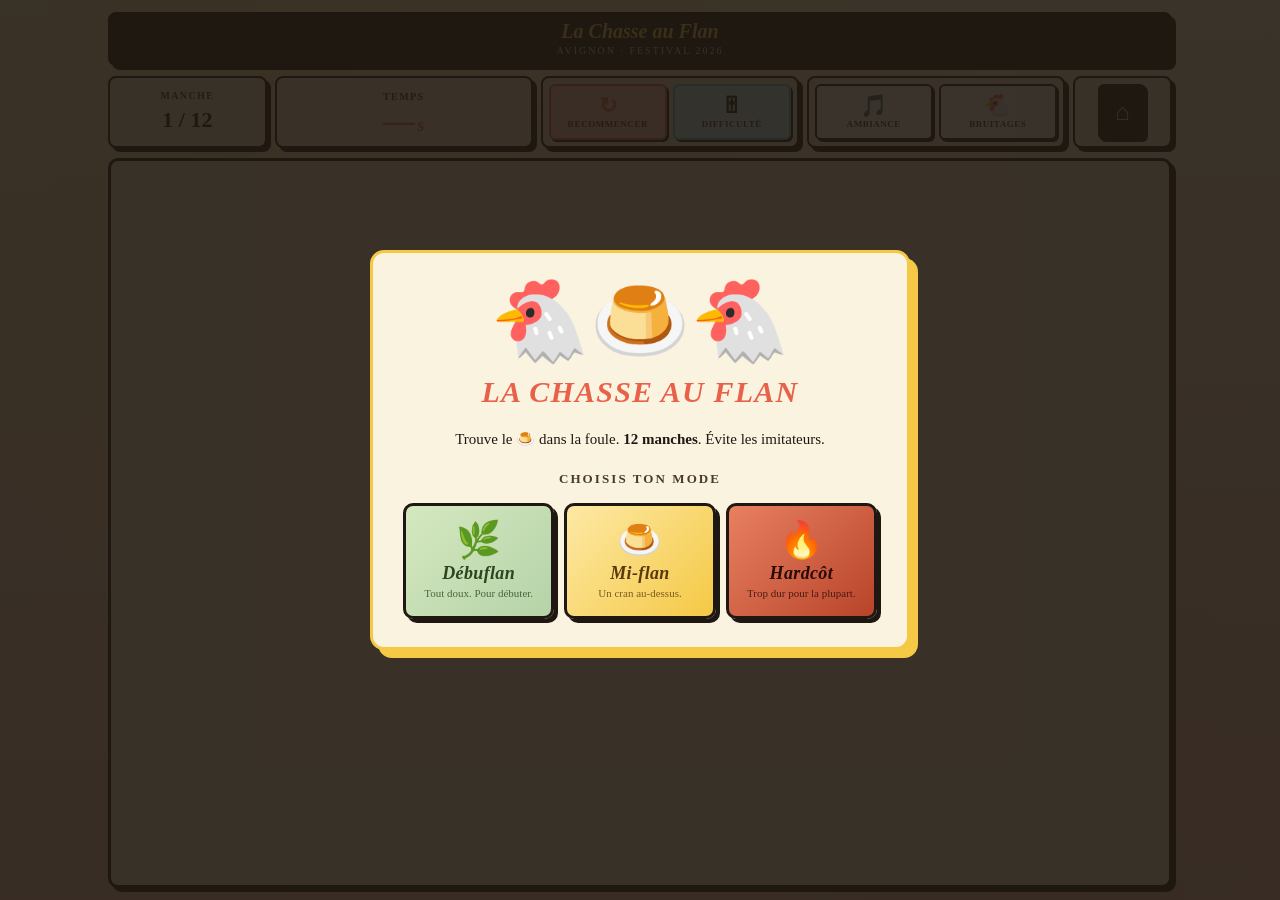
==== chasse-au-flan.html @ 105bd471 "Initial commit : jeux du Flan Pâtissier - chasse-au-flan : mini-jeu Where's Wally pour Avignon - niv" ====
<!doctype html>
<html lang="fr">
<head>
<meta charset="utf-8" />
<meta name="viewport" content="width=device-width, initial-scale=1" />
<title>La Chasse au Flan — Avignon</title>
<link rel="stylesheet" href="style.css?v=7" />
</head>
<body class="chasse-body">
<main class="stage stage-chasse">

  <header class="chasse-title">
    <div class="ct-line1">La Chasse au Flan</div>
    <div class="ct-line2">Avignon · Festival 2026</div>
  </header>

  <section class="chasse-hud">
    <div class="ch-block">
      <span class="ch-lbl">Manche</span>
      <span class="ch-val"><span id="ch-round">1</span> / 12</span>
    </div>
    <div class="ch-block big timer" id="ch-timer-block">
      <span class="ch-lbl">Temps</span>
      <span class="ch-val timer-val"><span id="ch-time">—</span><span class="unit">s</span></span>
    </div>
    <div class="ch-block ch-restart-block">
      <button id="restart-btn" class="audio-btn restart-btn-ingame" title="Recommencer la partie" aria-label="Recommencer">
        <span class="audio-icon">↻</span>
        <span class="audio-lbl">Recommencer</span>
      </button>
      <button id="mode-btn" class="audio-btn mode-btn-ingame" title="Changer la difficulté" aria-label="Changer la difficulté">
        <span class="audio-icon">🎚</span>
        <span class="audio-lbl">Difficulté</span>
      </button>
    </div>
    <div class="ch-block ch-audio-block">
      <button id="ambience-toggle" class="audio-btn" title="Couper la musique d'ambiance" aria-label="Musique d'ambiance">
        <span class="audio-icon">🎵</span>
        <span class="audio-lbl">Ambiance</span>
      </button>
      <button id="sfx-toggle" class="audio-btn" title="Couper les bruitages" aria-label="Bruitages">
        <span class="audio-icon">🐔</span>
        <span class="audio-lbl">Bruitages</span>
      </button>
    </div>
    <div class="ch-block ch-home-block">
      <a href="index.html" class="audio-btn home-btn" title="Retour au hub" aria-label="Hub">
        <span class="audio-icon">⌂</span>
      </a>
    </div>
  </section>

  <section class="chasse-grid-wrap">
    <div class="chasse-grid" id="ch-grid"></div>
  </section>

  <div class="ch-transition" id="ch-transition"></div>

  <div class="ch-overlay" id="ch-overlay">
    <!-- INTRO -->
    <div class="ch-screen" id="ch-intro">
      <div class="ch-emoji-big">🐔🍮🐔</div>
      <h2>La Chasse au Flan</h2>
      <p class="ch-lead-short">Trouve le <strong>🍮</strong> dans la foule. <strong>12 manches</strong>. Évite les imitateurs.</p>
      <div class="mode-picker">
        <h3 class="mp-title">Choisis ton mode</h3>
        <div class="mode-cards">
          <button class="mode-card mc-beginner" data-mode="beginner">
            <div class="mc-icon">🌿</div>
            <div class="mc-info">
              <div class="mc-label">Débuflan</div>
              <div class="mc-sub">Tout doux. Pour débuter.</div>
            </div>
          </button>
          <button class="mode-card mc-medium" data-mode="medium">
            <div class="mc-icon">🍮</div>
            <div class="mc-info">
              <div class="mc-label">Mi-flan</div>
              <div class="mc-sub">Un cran au-dessus.</div>
            </div>
          </button>
          <button class="mode-card mc-hardcore" data-mode="hardcore">
            <div class="mc-icon">🔥</div>
            <div class="mc-info">
              <div class="mc-label">Hardcôt</div>
              <div class="mc-sub">Trop dur pour la plupart.</div>
            </div>
          </button>
        </div>
      </div>
    </div>

    <!-- WIN -->
    <div class="ch-screen" id="ch-win" hidden>
      <div class="ch-emoji-big celebrate">🍮✨</div>
      <h2>Bravo !</h2>
      <p class="ch-big">Tu as trouvé le flan.</p>
      <div class="ch-invite">
        <div class="invite-line1">Tu as gagné le droit de venir</div>
        <div class="invite-title">LE FLAN PÂTISSIER</div>
        <div class="invite-meta">
          <span class="invite-author">d'Etienne Bennequin · Cie de la Toque Flamboyante<br></span>
          <strong>Aujourd'hui à 15 h 30</strong><br>
          Théâtre du Tremplin, Avignon
        </div>
        <div class="invite-hint">
          Place <strong>payante</strong>, comme tout le monde. On n'a pas les moyens, désolé.<br>
          Mais on est très contents que tu viennes.
        </div>
      </div>
      <div class="mode-picker">
        <h3 class="mp-title">Rejouer dans un mode</h3>
        <div class="mode-cards">
          <button class="mode-card mc-beginner" data-mode="beginner" data-from="win">
            <div class="mc-icon">🌿</div>
            <div class="mc-info"><div class="mc-label">Débuflan</div></div>
          </button>
          <button class="mode-card mc-medium" data-mode="medium" data-from="win">
            <div class="mc-icon">🍮</div>
            <div class="mc-info"><div class="mc-label">Mi-flan</div></div>
          </button>
          <button class="mode-card mc-hardcore" data-mode="hardcore" data-from="win">
            <div class="mc-icon">🔥</div>
            <div class="mc-info"><div class="mc-label">Hardcôt</div></div>
          </button>
        </div>
      </div>
      <div class="ch-actions">
        <a href="index.html" class="ch-btn">Hub</a>
      </div>
    </div>

    <!-- LOSE -->
    <div class="ch-screen" id="ch-lose" hidden>
      <div class="ch-emoji-big sad" id="ch-lose-emoji">😶</div>
      <h2 id="ch-lose-title">Loupé.</h2>
      <p class="ch-big" id="ch-lose-msg">Tu as raté le flan, mais le flan ne t'a pas raté.</p>
      <div class="ch-invite consolation">
        <div class="invite-line1">Tu peux quand même venir</div>
        <div class="invite-title">LE FLAN PÂTISSIER</div>
        <div class="invite-meta">
          <strong>Aujourd'hui à 15 h 30</strong><br>
          Théâtre du Tremplin, Avignon
        </div>
        <div class="invite-hint">
          Place <strong>payante</strong> aussi (on n'a pas les moyens).<br>
          Mais à la fin, une <strong>part de flan t'attend</strong>. Tu as perdu et c'est ça la récompense.
        </div>
      </div>
      <div class="mode-picker">
        <h3 class="mp-title">Essayer encore dans un mode</h3>
        <div class="mode-cards">
          <button class="mode-card mc-beginner" data-mode="beginner" data-from="lose">
            <div class="mc-icon">🌿</div>
            <div class="mc-info"><div class="mc-label">Débuflan</div></div>
          </button>
          <button class="mode-card mc-medium" data-mode="medium" data-from="lose">
            <div class="mc-icon">🍮</div>
            <div class="mc-info"><div class="mc-label">Mi-flan</div></div>
          </button>
          <button class="mode-card mc-hardcore" data-mode="hardcore" data-from="lose">
            <div class="mc-icon">🔥</div>
            <div class="mc-info"><div class="mc-label">Hardcôt</div></div>
          </button>
        </div>
      </div>
      <div class="ch-actions">
        <a href="index.html" class="ch-btn">Hub</a>
      </div>
    </div>
  </div>

</main>
<script src="js/audio.js?v=7"></script>
<script src="js/chasse.js?v=7"></script>
</body>
</html>
---- style.css ----
:root {
  --paper: #faf3e0;
  --paper-2: #f0e4c4;
  --paper-3: #e6d8a8;
  --ink: #1f1812;
  --ink-soft: #4a3a2a;
  --jaune: #f5c945;
  --jaune-soft: #fde9a5;
  --corail: #e8624a;
  --corail-soft: #f5c0b5;
  --fougere: #5b8e58;
  --fougere-soft: #b5d3b2;
  --rose-flan: #d68a6a;
  --turquoise: #4ec3c7;
  --turquoise-soft: #c8eced;
  --shadow-1: 0 2px 0 rgba(31, 24, 18, 0.18);
  --shadow-2: 0 4px 0 rgba(31, 24, 18, 0.22);
  --shadow-block: 4px 4px 0 var(--ink);
}

* { box-sizing: border-box; }
html, body { margin: 0; padding: 0; height: 100%; }

body {
  font-family: "Georgia", "Charter", "Times New Roman", serif;
  background: var(--paper);
  color: var(--ink);
  background-image:
    radial-gradient(ellipse at 15% 10%, rgba(245, 201, 69, 0.10) 0, transparent 45%),
    radial-gradient(ellipse at 85% 90%, rgba(232, 98, 74, 0.07) 0, transparent 45%),
    repeating-linear-gradient(45deg, transparent 0 30px, rgba(31, 24, 18, 0.012) 30px 31px);
  line-height: 1.5;
}

.stage {
  max-width: 920px;
  margin: 0 auto;
  padding: 22px 22px 40px;
  display: flex;
  flex-direction: column;
  gap: 16px;
}

/* ============================================================
   TITRE
   ============================================================ */

.title-bar {
  display: grid;
  grid-template-columns: auto 1fr auto;
  gap: 18px;
  align-items: center;
  padding: 16px 20px;
  background: var(--ink);
  color: var(--paper);
  border-radius: 8px;
  box-shadow: var(--shadow-block);
}

.title-text h1 {
  margin: 0;
  font-size: 19px;
  font-weight: normal;
  font-style: italic;
  letter-spacing: 0.02em;
  color: var(--jaune);
}

.title-text h2 {
  margin: 0;
  font-size: 13px;
  font-weight: bold;
  text-transform: uppercase;
  letter-spacing: 0.14em;
  color: var(--paper);
}

.objective {
  display: flex;
  flex-direction: column;
  gap: 2px;
  padding: 0 16px;
  border-left: 2px dashed var(--paper-3);
}

.objective .label {
  font-size: 10px;
  text-transform: uppercase;
  letter-spacing: 0.18em;
  color: var(--jaune);
  font-weight: bold;
}

.objective .goal { font-size: 14px; color: var(--paper); }

.title-controls { display: flex; gap: 6px; }

.ctrl-btn {
  background: transparent;
  color: var(--paper);
  border: 1.5px solid var(--paper-3);
  padding: 8px 12px;
  font-family: inherit;
  font-size: 14px;
  cursor: pointer;
  border-radius: 4px;
  transition: all 0.15s;
  min-width: 38px;
}
.ctrl-btn:hover { background: var(--corail); border-color: var(--corail); color: var(--paper); }
.ctrl-btn.muted { opacity: 0.4; }

/* ============================================================
   HUD
   ============================================================ */

.hud {
  display: grid;
  grid-template-columns: 1fr 1fr 1fr;
  gap: 14px;
  padding: 14px;
  background: var(--paper-2);
  border: 2px solid var(--ink);
  border-radius: 8px;
  box-shadow: var(--shadow-block);
}

.gauge { display: flex; flex-direction: column; gap: 4px; position: relative; }

.gauge-label {
  font-size: 10px;
  text-transform: uppercase;
  letter-spacing: 0.12em;
  color: var(--ink-soft);
  font-weight: bold;
  display: flex;
  align-items: center;
  gap: 6px;
}

.hint {
  display: inline-flex;
  align-items: center;
  justify-content: center;
  width: 13px;
  height: 13px;
  background: var(--ink-soft);
  color: var(--paper);
  border-radius: 50%;
  font-size: 9px;
  font-style: italic;
  cursor: help;
  text-transform: lowercase;
}

.gauge[data-tip]:hover::after {
  content: attr(data-tip);
  position: absolute;
  top: 100%; left: 0;
  margin-top: 6px;
  padding: 8px 10px;
  background: var(--ink);
  color: var(--paper);
  font-size: 12px;
  line-height: 1.4;
  text-transform: none;
  letter-spacing: normal;
  font-weight: normal;
  border-radius: 4px;
  max-width: 280px;
  z-index: 100;
  white-space: normal;
  box-shadow: var(--shadow-2);
}

.bar {
  height: 14px;
  background: var(--paper);
  border: 1.5px solid var(--ink);
  border-radius: 3px;
  overflow: hidden;
}

.fill {
  height: 100%;
  background: var(--fougere);
  width: 22%;
  transition: width 0.5s ease, background 0.5s ease;
}

.fill.suspect { background: var(--corail); width: 0%; }

.value { font-weight: bold; font-variant-numeric: tabular-nums; font-size: 13px; }

.dots { display: flex; gap: 5px; padding: 2px 0; height: 14px; align-items: center; }

.dot {
  width: 16px;
  height: 16px;
  background: var(--jaune);
  border: 1.5px solid var(--ink);
  border-radius: 50%;
  box-shadow: 1px 1px 0 var(--ink);
  transition: all 0.3s;
}

.dot.spent { background: var(--paper); opacity: 0.5; box-shadow: none; }
.dot.dead { background: #3a3a3a; opacity: 0.7; }

/* Flash quand jauge change */
.gauge.pulse-up .fill,
.gauge.pulse-up .value { animation: pulse-good 0.6s ease; }
.gauge.pulse-down .fill,
.gauge.pulse-down .value { animation: pulse-bad 0.6s ease; }
@keyframes pulse-good {
  50% { filter: drop-shadow(0 0 6px var(--fougere)); transform: scale(1.02); }
}
@keyframes pulse-bad {
  50% { filter: drop-shadow(0 0 6px var(--corail)); transform: scale(1.02); }
}

/* ============================================================
   SCÈNE
   ============================================================ */

.scene-area { position: relative; }

.backdrop {
  position: relative;
  height: 200px;
  background:
    radial-gradient(ellipse at 50% 110%, rgba(0, 0, 0, 0.42) 0%, transparent 65%),
    linear-gradient(180deg, #fff4cd 0%, #efd485 55%, #b58f3f 100%);
  border: 2px solid var(--ink);
  border-radius: 8px;
  overflow: hidden;
  box-shadow: var(--shadow-block);
  transition: filter 0.5s;
}

.backdrop.shake { animation: shake 0.4s ease; }
@keyframes shake {
  0%, 100% { transform: translate(0,0); }
  20% { transform: translate(-4px, 2px); }
  40% { transform: translate(4px, -2px); }
  60% { transform: translate(-3px, -1px); }
  80% { transform: translate(3px, 1px); }
}

.backdrop.darken { filter: brightness(0.8) saturate(0.9); }

.cave {
  position: absolute;
  inset: 0;
  background: repeating-linear-gradient(45deg, transparent 0 14px, rgba(31, 24, 18, 0.04) 14px 16px);
  pointer-events: none;
}

.tour-badge {
  position: absolute;
  top: 12px; left: 14px;
  padding: 4px 10px;
  background: var(--ink);
  color: var(--jaune);
  font-size: 11px;
  text-transform: uppercase;
  letter-spacing: 0.15em;
  font-weight: bold;
  border-radius: 3px;
  z-index: 5;
  transition: all 0.3s;
}

.tour-badge.flash {
  background: var(--jaune); color: var(--ink);
  transform: scale(1.1);
}

.bell-warn {
  position: absolute;
  inset: 0;
  border: 0 solid var(--corail);
  pointer-events: none;
  border-radius: 8px;
  transition: border-width 0.3s;
}
.bell-warn.warn { border-width: 4px; animation: pulse-border 1.2s ease-in-out infinite; }
@keyframes pulse-border {
  0%, 100% { box-shadow: inset 0 0 30px rgba(232, 98, 74, 0.2); }
  50% { box-shadow: inset 0 0 60px rgba(232, 98, 74, 0.4); }
}

.char, .prop {
  position: absolute;
  filter: drop-shadow(2px 3px 0 rgba(31, 24, 18, 0.3));
  transition: transform 0.4s, opacity 0.5s, filter 0.4s, bottom 0.5s;
}

.char[data-name]::after,
.prop[data-name]::after {
  content: attr(data-name);
  position: absolute;
  top: 100%;
  left: 50%;
  transform: translateX(-50%);
  margin-top: 4px;
  padding: 2px 8px;
  background: rgba(31, 24, 18, 0.85);
  color: var(--paper);
  font-size: 10px;
  font-family: "Georgia", serif;
  font-weight: bold;
  text-transform: uppercase;
  letter-spacing: 0.08em;
  border-radius: 3px;
  white-space: nowrap;
  pointer-events: none;
  filter: none;
}

.char[data-name].is-player::after {
  background: var(--corail);
  color: var(--paper);
}

.char.genie {
  left: 18%;
  bottom: 22px;
  font-size: 58px;
  animation: tricot 2.5s ease-in-out infinite;
}

@keyframes tricot {
  0%, 100% { transform: rotate(-3deg); }
  50% { transform: rotate(3deg); }
}

.char.genie.posed { animation: pose-aiguilles 1.2s ease; }
@keyframes pose-aiguilles {
  0% { transform: rotate(0); }
  50% { transform: rotate(0) translateY(-6px); }
  100% { transform: rotate(-3deg); }
}

.char.genie.shocked { animation: shocked 0.6s ease; }
@keyframes shocked {
  0%, 100% { transform: scale(1) rotate(-3deg); }
  30% { transform: scale(1.15) rotate(0); }
  60% { transform: scale(0.95) rotate(2deg); }
}

.char.genie.smiling { filter: drop-shadow(2px 3px 0 rgba(31, 24, 18, 0.3)) drop-shadow(0 0 8px rgba(245, 201, 69, 0.6)); }

.char.oeugenie {
  right: 26%;
  bottom: 22px;
  font-size: 48px;
}

.char.oeugenie.thinking { animation: nod 0.8s ease; }
@keyframes nod {
  0%, 100% { transform: translateY(0); }
  50% { transform: translateY(-4px) rotate(-3deg); }
}

.char.oeugenie.embarrassed { animation: shrink 1s ease; }
@keyframes shrink {
  50% { transform: scale(0.92) translateY(2px); }
}

.char.machine {
  right: 8%;
  bottom: 20px;
  font-size: 30px;
  animation: pulse 3s ease-in-out infinite;
}

.char.machine.talking { animation: talk 0.4s ease infinite; }
@keyframes talk {
  0%, 100% { transform: scale(1) rotate(-2deg); }
  50% { transform: scale(1.12) rotate(2deg); }
}

.char.machine.dead {
  animation: none;
  filter: grayscale(1) drop-shadow(2px 3px 0 rgba(31, 24, 18, 0.3));
  opacity: 0.45;
}

@keyframes pulse {
  0%, 100% { transform: scale(1); }
  50% { transform: scale(1.06); }
}

.char.cloche {
  top: 14px; right: 16px;
  font-size: 24px;
  opacity: 0.4;
}

.char.cloche.ringing {
  opacity: 1;
  animation: ring 0.35s ease-in-out infinite;
  filter: drop-shadow(0 0 8px var(--corail));
}

@keyframes ring {
  0%, 100% { transform: rotate(-14deg); }
  50% { transform: rotate(14deg); }
}

.prop.autel {
  left: 50%;
  bottom: 14px;
  font-size: 38px;
  transform: translateX(-50%);
  opacity: 0;
  transition: opacity 0.8s, filter 0.8s;
}
.prop.autel.visible { opacity: 0.9; }
.prop.autel.glow { filter: drop-shadow(0 0 12px var(--jaune)) drop-shadow(2px 3px 0 rgba(31, 24, 18, 0.3)); }

.prop.marmite {
  left: 6%;
  bottom: 16px;
  font-size: 26px;
  animation: steam 4s ease-in-out infinite;
}

@keyframes steam {
  0%, 100% { transform: translateY(0); }
  50% { transform: translateY(-2px); }
}

.tricot-progress {
  position: absolute;
  bottom: 6px; left: 50%;
  transform: translateX(-50%);
  width: 80px;
  height: 4px;
  background: rgba(31, 24, 18, 0.18);
  border-radius: 2px;
  overflow: hidden;
}
.tricot-progress::after {
  content: '';
  display: block;
  height: 100%;
  width: var(--tricot, 0%);
  background: var(--ink);
  transition: width 0.6s ease;
}

/* ============================================================
   DIALOGUE
   ============================================================ */

.dialogue-wrap { position: relative; }

.dialogue {
  padding: 20px 24px;
  background: var(--paper-2);
  border: 2px solid var(--ink);
  border-radius: 8px;
  min-height: 130px;
  box-shadow: var(--shadow-block);
  cursor: pointer;
  user-select: none;
  transition: background 0.2s;
}
.dialogue:hover { background: var(--paper-3); }
.dialogue.busy { cursor: ew-resize; }

.skip-hint {
  position: absolute;
  right: 12px; bottom: -22px;
  font-size: 10px;
  text-transform: uppercase;
  letter-spacing: 0.12em;
  opacity: 0;
  color: var(--ink-soft);
  transition: opacity 0.3s;
}
.dialogue.busy + .skip-hint { opacity: 0.6; }

.line {
  margin: 0 0 10px 0;
  line-height: 1.55;
  font-size: 16px;
  animation: fadein 0.3s ease;
}

.line:last-child { margin-bottom: 0; }

@keyframes fadein {
  from { opacity: 0; transform: translateY(3px); }
  to { opacity: 1; transform: translateY(0); }
}

.line .speaker {
  font-weight: bold;
  text-transform: uppercase;
  font-size: 11px;
  letter-spacing: 0.12em;
  margin-right: 8px;
  padding: 2px 6px;
  border-radius: 3px;
  background: var(--paper);
  border: 1px solid var(--ink);
}

.line.genie .speaker { background: var(--fougere-soft); color: var(--ink); }
.line.oeugenie .speaker { background: var(--corail-soft); color: var(--ink); }
.line.oeugenie-pense .speaker { background: var(--paper-3); color: var(--ink-soft); }
.line.oeugenie-pense { font-style: italic; opacity: 0.85; }
.line.machine .speaker { background: var(--turquoise-soft); color: var(--ink); }
.line.machine { font-family: "Courier New", monospace; font-size: 15px; }
.line.oracle {
  font-style: italic;
  text-align: center;
  border-top: 1px dashed var(--ink-soft);
  border-bottom: 1px dashed var(--ink-soft);
  padding: 8px 0;
  margin: 14px 0;
  opacity: 0.85;
  font-size: 15px;
}
.line.didascalie {
  font-size: 13px;
  opacity: 0.65;
  font-style: italic;
  padding-left: 12px;
  border-left: 2px solid var(--paper-3);
}

.caret {
  display: inline-block;
  width: 2px;
  height: 1em;
  background: currentColor;
  vertical-align: text-bottom;
  margin-left: 1px;
  animation: blink 0.9s steps(2) infinite;
}

@keyframes blink {
  0%, 49% { opacity: 1; }
  50%, 100% { opacity: 0; }
}

/* ============================================================
   CHOIX
   ============================================================ */

.choices-area { display: flex; flex-direction: column; gap: 10px; }

.legend {
  display: flex;
  flex-wrap: wrap;
  gap: 14px;
  padding: 8px 12px;
  background: var(--paper-2);
  border: 1px dashed var(--ink-soft);
  border-radius: 6px;
  font-size: 11px;
}

.leg-item { display: inline-flex; align-items: center; gap: 6px; }

.tag {
  display: inline-block;
  font-size: 10px;
  text-transform: uppercase;
  letter-spacing: 0.1em;
  padding: 2px 7px;
  border-radius: 3px;
  font-weight: bold;
}

.tag.doux { background: var(--fougere); color: white; }
.tag.cruel { background: var(--corail); color: white; }
.tag.neutre { background: var(--paper-3); color: var(--ink); }
.tag.machine { background: var(--turquoise); color: white; }
.tag.coloc { background: var(--turquoise); color: white; }

.choices { display: flex; flex-direction: column; gap: 10px; }
.choices.appearing > * { animation: choice-enter 0.45s ease both; }
.choices.appearing > *:nth-child(1) { animation-delay: 0.05s; }
.choices.appearing > *:nth-child(2) { animation-delay: 0.15s; }
.choices.appearing > *:nth-child(3) { animation-delay: 0.25s; }
.choices.appearing > *:nth-child(4) { animation-delay: 0.35s; }
@keyframes choice-enter {
  from { opacity: 0; transform: translateY(8px); }
  to { opacity: 1; transform: translateY(0); }
}

.choice {
  display: flex;
  flex-direction: column;
  gap: 8px;
  background: var(--paper);
  border: 2px solid var(--ink);
  border-radius: 6px;
  padding: 12px 14px;
  text-align: left;
  font-family: inherit;
  font-size: 15px;
  color: var(--ink);
  cursor: pointer;
  transition: transform 0.1s, background 0.2s, box-shadow 0.15s;
  box-shadow: 3px 3px 0 var(--ink);
}

.choice:hover { background: var(--jaune-soft); transform: translate(-1px, -1px); box-shadow: 4px 4px 0 var(--ink); }
.choice:active { transform: translate(2px, 2px); box-shadow: 1px 1px 0 var(--ink); }

.choice-head { display: flex; align-items: center; gap: 10px; }
.choice-text { flex: 1; }

.choice-effects {
  display: flex;
  flex-wrap: wrap;
  gap: 8px;
  font-size: 11px;
  padding-top: 6px;
  border-top: 1px dashed var(--paper-3);
}

.effect {
  display: inline-flex;
  align-items: center;
  gap: 3px;
  padding: 2px 6px;
  border-radius: 3px;
  background: var(--paper-2);
  font-weight: bold;
  font-variant-numeric: tabular-nums;
}

.effect.up { color: var(--fougere); }
.effect.down { color: var(--corail); }
.effect-icon { font-size: 10px; opacity: 0.8; font-weight: normal; margin-right: 2px; }

.choice.machine-action { background: var(--turquoise-soft); border-color: var(--turquoise); }
.choice.machine-action:hover { background: var(--turquoise); color: white; }
.choice.machine-action:hover .effect { background: rgba(255,255,255,0.3); }

/* ============================================================
   FOOTER
   ============================================================ */

.meta {
  text-align: center;
  font-size: 11px;
  opacity: 0.5;
  letter-spacing: 0.08em;
  text-transform: uppercase;
  margin-top: 6px;
}

/* ============================================================
   ENDING + DÉBRIEF
   ============================================================ */

/* You-play card en haut du décor */
.you-play {
  display: flex;
  align-items: center;
  gap: 10px;
  padding: 10px 14px;
  background: var(--paper-2);
  border: 2px solid var(--ink);
  border-radius: 8px;
  box-shadow: var(--shadow-block);
  font-size: 13px;
  margin-top: 0;
}
.you-play .avatar { font-size: 26px; }
.you-play .who {
  font-weight: bold;
  font-size: 12px;
  text-transform: uppercase;
  letter-spacing: 0.1em;
  color: var(--corail);
}
.you-play .desc { color: var(--ink-soft); font-size: 13px; line-height: 1.35; }

/* Badge de fin — descriptif, sans hiérarchie morale */
.result-badge {
  display: inline-block;
  font-size: 11px;
  font-weight: bold;
  text-transform: uppercase;
  letter-spacing: 0.22em;
  padding: 6px 14px;
  border-radius: 3px;
  margin-bottom: 14px;
  background: var(--paper-3);
  color: var(--ink);
  border: 1.5px solid var(--ink-soft);
}

.ending {
  text-align: center;
  padding: 24px 12px;
  animation: fadein 0.6s ease;
}

.ending .ending-title {
  font-size: 22px;
  text-transform: uppercase;
  letter-spacing: 0.22em;
  font-weight: bold;
  margin-bottom: 18px;
  padding: 10px;
  border: 2px solid currentColor;
  border-radius: 4px;
  display: inline-block;
}

.ending.complete { color: var(--fougere); }
.ending.partielle { color: #b88c20; }
.ending.neutre { color: var(--rose-flan); }
.ending.echec { color: var(--corail); }

.ending .ending-body {
  color: var(--ink);
  text-align: left;
  max-width: 620px;
  margin: 0 auto 16px;
}

.debrief {
  margin: 22px auto 0;
  max-width: 620px;
  text-align: left;
  padding: 16px 18px;
  background: var(--paper);
  border: 2px solid var(--ink);
  border-radius: 6px;
  box-shadow: var(--shadow-block);
}

.debrief h3 {
  margin: 0 0 12px 0;
  font-size: 11px;
  text-transform: uppercase;
  letter-spacing: 0.16em;
  color: var(--ink-soft);
}

.debrief-stats {
  display: grid;
  grid-template-columns: 1fr 1fr;
  gap: 8px 16px;
  font-size: 13px;
  margin-bottom: 12px;
}

.debrief-stat {
  display: flex;
  justify-content: space-between;
  padding: 4px 8px;
  background: var(--paper-2);
  border-radius: 3px;
}
.debrief-stat strong { color: var(--ink-soft); }

.debrief-narrative {
  font-style: italic;
  padding: 10px 14px;
  border-left: 3px solid var(--corail);
  background: var(--paper-2);
  font-size: 14px;
  color: var(--ink);
  line-height: 1.55;
}

.unlocks {
  margin-top: 16px;
  padding: 12px 16px;
  background: var(--paper-2);
  border: 1px dashed var(--ink-soft);
  border-radius: 4px;
  font-size: 12px;
  text-align: left;
  color: var(--ink);
  max-width: 620px;
  margin-left: auto;
  margin-right: auto;
}

.unlocks h4 {
  margin: 0 0 6px 0;
  font-size: 10px;
  text-transform: uppercase;
  letter-spacing: 0.15em;
  color: var(--ink-soft);
}

.continue-wrap { display: flex; justify-content: center; gap: 10px; }
.continue {
  background: var(--ink);
  color: var(--paper);
  border: none;
  padding: 12px 36px;
  font-family: inherit;
  font-size: 13px;
  text-transform: uppercase;
  letter-spacing: 0.18em;
  cursor: pointer;
  border-radius: 4px;
  font-weight: bold;
  transition: background 0.2s;
}
.continue:hover { background: var(--corail); }

/* ============================================================
   HUB
   ============================================================ */

.stage-hub { gap: 22px; }

.hub-featured {
  display: grid;
  grid-template-columns: auto 1fr auto;
  gap: 16px;
  align-items: center;
  padding: 18px 22px;
  background: linear-gradient(135deg, var(--corail) 0%, var(--jaune) 100%);
  border: 3px solid var(--ink);
  border-radius: 10px;
  box-shadow: 6px 6px 0 var(--ink);
  text-decoration: none;
  color: var(--ink);
  transition: transform 0.12s, box-shadow 0.12s;
}
.hub-featured:hover {
  transform: translate(-2px, -2px);
  box-shadow: 8px 8px 0 var(--ink);
}
.hub-featured:active {
  transform: translate(2px, 2px);
  box-shadow: 2px 2px 0 var(--ink);
}
.hf-emoji {
  font-size: 52px;
  line-height: 1;
  animation: target-bounce 1.4s ease-in-out infinite;
}
.hf-tag {
  font-size: 10px;
  text-transform: uppercase;
  letter-spacing: 0.18em;
  font-weight: bold;
  color: var(--ink);
  opacity: 0.7;
}
.hf-title {
  font-size: 22px;
  font-weight: bold;
  font-style: italic;
  margin: 2px 0 4px;
}
.hf-desc { font-size: 13px; line-height: 1.4; opacity: 0.85; }
.hf-arrow { font-size: 28px; font-weight: bold; }

.hub-stats {
  display: grid;
  grid-template-columns: repeat(3, 1fr);
  gap: 12px;
}

.stat-card {
  background: var(--paper-2);
  border: 2px solid var(--ink);
  border-radius: 8px;
  padding: 14px 18px;
  box-shadow: var(--shadow-block);
  display: flex;
  flex-direction: column;
  gap: 4px;
  text-align: center;
}

.stat-num {
  font-size: 28px;
  font-weight: bold;
  font-variant-numeric: tabular-nums;
  color: var(--corail);
  font-style: italic;
}

.stat-lbl {
  font-size: 11px;
  text-transform: uppercase;
  letter-spacing: 0.12em;
  color: var(--ink-soft);
}

.scenes-grid {
  display: grid;
  grid-template-columns: repeat(4, 1fr);
  gap: 12px;
  padding: 18px;
  background: var(--paper-2);
  border: 2px solid var(--ink);
  border-radius: 8px;
  box-shadow: var(--shadow-block);
}

.scene-card {
  position: relative;
  background: var(--paper);
  border: 2px solid var(--ink);
  border-radius: 6px;
  padding: 14px 12px;
  text-align: center;
  color: var(--ink);
  text-decoration: none;
  display: flex;
  flex-direction: column;
  gap: 6px;
  min-height: 110px;
  cursor: pointer;
  transition: all 0.18s;
  box-shadow: 3px 3px 0 var(--ink);
}

.scene-card.playable:hover {
  background: var(--jaune-soft);
  transform: translate(-1px, -1px);
  box-shadow: 4px 4px 0 var(--ink);
}

.scene-card.locked {
  background: var(--paper-3);
  opacity: 0.55;
  cursor: not-allowed;
  filter: grayscale(0.3);
}

.scene-num {
  font-size: 11px;
  text-transform: uppercase;
  letter-spacing: 0.15em;
  font-weight: bold;
  color: var(--ink-soft);
}

.scene-title {
  font-size: 14px;
  font-weight: bold;
  line-height: 1.3;
  flex: 1;
}

.scene-card.playable .scene-title { color: var(--ink); }

.scene-status {
  font-size: 10px;
  text-transform: uppercase;
  letter-spacing: 0.1em;
  padding: 3px 6px;
  border-radius: 3px;
  display: inline-block;
  align-self: center;
}

.scene-status.locked-tag { background: var(--ink); color: var(--paper); }
.scene-status.play-tag { background: var(--fougere); color: white; }
.scene-status.done-tag { background: var(--jaune); color: var(--ink); }

.scene-endings {
  display: flex;
  justify-content: center;
  gap: 4px;
  font-size: 12px;
  margin-top: 4px;
}

.scene-endings .pip {
  width: 8px; height: 8px;
  border: 1px solid var(--ink);
  border-radius: 50%;
  background: transparent;
}
.scene-endings .pip.seen { background: var(--corail); }

.ach-section {
  background: var(--paper-2);
  border: 2px solid var(--ink);
  border-radius: 8px;
  padding: 18px;
  box-shadow: var(--shadow-block);
}

.section-title {
  margin: 0 0 14px 0;
  font-size: 12px;
  text-transform: uppercase;
  letter-spacing: 0.18em;
  color: var(--ink-soft);
  font-weight: bold;
}

.ach-grid {
  display: grid;
  grid-template-columns: repeat(3, 1fr);
  gap: 10px;
}

.ach-card {
  background: var(--paper);
  border: 2px solid var(--ink);
  border-radius: 6px;
  padding: 10px 12px;
  display: flex;
  gap: 10px;
  align-items: flex-start;
  font-size: 12px;
  transition: opacity 0.3s;
}

.ach-card.locked { opacity: 0.35; filter: grayscale(1); }

.ach-icon {
  font-size: 24px;
  line-height: 1;
}

.ach-body { flex: 1; }
.ach-name {
  font-weight: bold;
  font-size: 13px;
  margin-bottom: 2px;
  color: var(--ink);
}

.ach-desc {
  font-size: 11px;
  line-height: 1.4;
  color: var(--ink-soft);
}

.history-list {
  display: flex;
  flex-direction: column;
  gap: 6px;
  font-size: 12px;
}

.history-item {
  display: grid;
  grid-template-columns: auto 1fr auto;
  gap: 12px;
  padding: 8px 12px;
  background: var(--paper);
  border-radius: 4px;
  border: 1px solid var(--paper-3);
}

.history-item .h-when { color: var(--ink-soft); font-size: 11px; }
.history-item .h-level { font-weight: bold; }
.history-item .h-end { font-style: italic; }

/* ============================================================
   ACHIEVEMENT TOASTS (in-game)
   ============================================================ */

.achievement-toasts {
  position: fixed;
  top: 20px;
  right: 20px;
  z-index: 9999;
  display: flex;
  flex-direction: column;
  gap: 10px;
  pointer-events: none;
}

.ach-toast {
  background: var(--ink);
  color: var(--paper);
  padding: 12px 16px;
  border-radius: 6px;
  border: 2px solid var(--jaune);
  min-width: 260px;
  max-width: 320px;
  box-shadow: var(--shadow-block);
  transform: translateX(120%);
  transition: transform 0.4s ease;
}

.ach-toast.show { transform: translateX(0); }

.ach-toast-head {
  font-size: 10px;
  text-transform: uppercase;
  letter-spacing: 0.16em;
  color: var(--jaune);
  margin-bottom: 4px;
}

.ach-toast-title {
  font-weight: bold;
  font-size: 15px;
  margin-bottom: 2px;
}

.ach-toast-desc {
  font-size: 11px;
  opacity: 0.85;
  line-height: 1.4;
}

/* ============================================================
   Variantes décor — appartement (niveau 2)
   ============================================================ */

.backdrop.apartment {
  background:
    radial-gradient(ellipse at 50% 110%, rgba(0, 0, 0, 0.25) 0%, transparent 65%),
    linear-gradient(180deg, #3a2e44 0%, #5a4a64 50%, #8a7a8a 100%);
}
.backdrop.apartment .cave {
  background: repeating-linear-gradient(90deg, transparent 0 22px, rgba(255, 240, 200, 0.04) 22px 23px);
}
.backdrop.apartment .prop.autel { font-size: 30px; opacity: 1; }

/* ============================================================
   NIVEAU LOULOU — arcade Reigns-like
   ============================================================ */

.loulou-body {
  background:
    radial-gradient(ellipse at 30% 20%, rgba(245, 201, 69, 0.10) 0, transparent 50%),
    radial-gradient(ellipse at 70% 80%, rgba(78, 195, 199, 0.08) 0, transparent 50%),
    var(--paper);
}

.stage-loulou { gap: 14px; }

.loulou-score {
  display: grid;
  grid-template-columns: 2fr 1fr 1fr;
  gap: 12px;
}

.ls-block {
  background: var(--ink);
  border-radius: 8px;
  padding: 14px 18px;
  text-align: center;
  box-shadow: var(--shadow-block);
  border: 2px solid var(--ink);
}

.ls-block.combo { background: var(--corail); border-color: var(--ink); }
.ls-lbl {
  font-size: 10px;
  text-transform: uppercase;
  letter-spacing: 0.16em;
  color: var(--jaune);
  margin-bottom: 4px;
}
.ls-block.combo .ls-lbl { color: var(--paper); }
.ls-val {
  font-size: 38px;
  font-weight: bold;
  color: var(--paper);
  font-variant-numeric: tabular-nums;
  line-height: 1;
  font-style: italic;
}
.ls-val.small { font-size: 24px; }
.ls-block.combo .ls-val { color: var(--paper); }

/* Jauges Loulou */
.loulou-gauges {
  display: grid;
  grid-template-columns: 1fr 1fr 1fr 1fr;
  gap: 12px;
  padding: 14px;
  background: var(--paper-2);
  border: 2px solid var(--ink);
  border-radius: 8px;
  box-shadow: var(--shadow-block);
}

.lg-gauge { display: flex; flex-direction: column; gap: 6px; transition: transform 0.2s; }
.lg-head { display: flex; align-items: center; gap: 6px; font-size: 11px; }
.lg-icon { font-size: 16px; }
.lg-label {
  flex: 1;
  text-transform: uppercase;
  letter-spacing: 0.1em;
  font-weight: bold;
  font-size: 10px;
  color: var(--ink-soft);
}
.lg-val {
  font-weight: bold;
  font-variant-numeric: tabular-nums;
  font-size: 13px;
  color: var(--ink);
}

.lg-bar {
  position: relative;
  height: 18px;
  background: var(--paper);
  border: 2px solid var(--ink);
  border-radius: 3px;
  overflow: hidden;
}

.lg-zone {
  position: absolute;
  inset: 0;
  left: 20%;
  right: 20%;
  background: rgba(91, 142, 88, 0.18);
  pointer-events: none;
  z-index: 1;
}

.lg-fill {
  position: relative;
  z-index: 2;
  height: 100%;
  width: 50%;
  transition: width 0.35s cubic-bezier(0.3, 0.8, 0.4, 1);
}

.lg-gauge.warning .lg-fill { animation: warn-pulse 0.6s ease-in-out infinite; }
@keyframes warn-pulse {
  0%, 100% { filter: brightness(1); }
  50% { filter: brightness(1.5) drop-shadow(0 0 6px currentColor); }
}

.lg-gauge.warning { transform: translateX(-2px); }
.lg-gauge.warning .lg-val { color: var(--corail); }
.lg-gauge.ideal .lg-val { color: var(--fougere); }

.lg-gauge.flash-up .lg-fill { box-shadow: 0 0 0 3px var(--fougere) inset; }
.lg-gauge.flash-down .lg-fill { box-shadow: 0 0 0 3px var(--corail) inset; }

/* Damage numbers flottants */
.lg-gauge { overflow: visible; }
.lg-damage {
  position: absolute;
  top: -4px;
  right: 4px;
  font-size: 22px;
  font-weight: bold;
  font-style: italic;
  pointer-events: none;
  animation: damage-float 1.1s cubic-bezier(0.2, 0.8, 0.3, 1) forwards;
  z-index: 50;
  font-variant-numeric: tabular-nums;
  text-shadow:
    -1px -1px 0 var(--paper),
     1px -1px 0 var(--paper),
    -1px  1px 0 var(--paper),
     1px  1px 0 var(--paper),
     0 0 8px rgba(255,255,255,0.8);
  letter-spacing: 0.02em;
}
.lg-damage.pos { color: var(--fougere); }
.lg-damage.neg { color: var(--corail); }
@keyframes damage-float {
  0% { opacity: 0; transform: translateY(0) scale(0.5); }
  15% { opacity: 1; transform: translateY(-8px) scale(1.25); }
  60% { opacity: 1; transform: translateY(-32px) scale(1); }
  100% { opacity: 0; transform: translateY(-56px) scale(0.85); }
}

/* Carte centrale */
.loulou-card-area {
  position: relative;
  min-height: 200px;
  display: flex;
  align-items: center;
  justify-content: center;
}

.loulou-card {
  position: relative;
  z-index: 2;
  background: var(--paper-2);
  border: 3px solid var(--ink);
  border-radius: 14px;
  padding: 38px 36px 28px;
  text-align: center;
  max-width: 480px;
  width: 100%;
  box-shadow: 6px 6px 0 var(--ink);
  transition: transform 0.4s ease, opacity 0.4s;
  user-select: none;
  display: flex;
  flex-direction: column;
  align-items: center;
  gap: 14px;
  overflow: hidden;
}

/* Cadre intérieur stylisé */
.loulou-card::before {
  content: '';
  position: absolute;
  inset: 8px;
  border: 1.5px solid currentColor;
  border-radius: 9px;
  pointer-events: none;
  opacity: 0.4;
  z-index: 0;
}

/* Ornements aux coins */
.lc-corner {
  position: absolute;
  width: 22px;
  height: 22px;
  z-index: 1;
  pointer-events: none;
  opacity: 0.85;
}
.lc-corner.tl { top: 4px; left: 4px; }
.lc-corner.tr { top: 4px; right: 4px; transform: scaleX(-1); }
.lc-corner.bl { bottom: 4px; left: 4px; transform: scaleY(-1); }
.lc-corner.br { bottom: 4px; right: 4px; transform: scale(-1, -1); }
.lc-corner::before, .lc-corner::after {
  content: '';
  position: absolute;
  background: currentColor;
}
.lc-corner::before {
  top: 0; left: 0;
  width: 16px; height: 2px;
}
.lc-corner::after {
  top: 0; left: 0;
  width: 2px; height: 16px;
}

/* Numéro romain en haut à gauche, façon carte de tarot */
.lc-num {
  position: absolute;
  top: 12px; left: 16px;
  font-size: 13px;
  font-style: italic;
  font-weight: bold;
  font-variant-numeric: tabular-nums;
  letter-spacing: 0.1em;
  opacity: 0.8;
  z-index: 2;
}

/* En-tête : "La Machine de Loulou" */
.lc-header {
  font-size: 9px;
  text-transform: uppercase;
  letter-spacing: 0.28em;
  font-weight: bold;
  margin-bottom: 4px;
  opacity: 0.65;
  z-index: 2;
}

/* Avatar emoji géant — c'est la "tête" du personnage */
.lc-avatar {
  font-size: 88px;
  line-height: 1;
  margin: 6px 0 2px;
  filter: drop-shadow(2px 3px 0 rgba(31, 24, 18, 0.25));
  z-index: 2;
}

.lc-text {
  font-size: 20px;
  line-height: 1.4;
  font-style: italic;
  margin: 0;
  z-index: 2;
  position: relative;
  max-width: 100%;
}

.lc-speaker {
  font-size: 10px;
  text-transform: uppercase;
  letter-spacing: 0.22em;
  font-weight: bold;
  margin-top: 8px;
  padding-top: 10px;
  border-top: 1px dashed currentColor;
  width: 100%;
  z-index: 2;
  opacity: 0.85;
}

.lc-tags { display: flex; gap: 6px; justify-content: center; flex-wrap: wrap; z-index: 2; }

.loulou-card.appearing { animation: card-in 0.4s ease both; }
@keyframes card-in {
  from { opacity: 0; transform: translateY(20px) scale(0.96) rotate(-1deg); }
  to { opacity: 1; transform: translateY(0) scale(1) rotate(0); }
}
.loulou-card.swipe-left { transform: translateX(-120%) rotate(-12deg); opacity: 0; }
.loulou-card.swipe-right { transform: translateX(120%) rotate(12deg); opacity: 0; }

/* ===== TONS — chaque personne a sa palette ===== */
.loulou-card[data-tone="warm"] {
  background: linear-gradient(165deg, #fde9a5 0%, #f5c0b5 100%);
  color: #7a2a1a;
  border-color: #7a2a1a;
  box-shadow: 6px 6px 0 #7a2a1a;
}
.loulou-card[data-tone="cool"] {
  background: linear-gradient(165deg, #d8dde5 0%, #a8b3c2 100%);
  color: #2a3645;
  border-color: #2a3645;
  box-shadow: 6px 6px 0 #2a3645;
}
.loulou-card[data-tone="aged"] {
  background: linear-gradient(165deg, #ede2c0 0%, #c8b888 100%);
  color: #4a3820;
  border-color: #4a3820;
  box-shadow: 6px 6px 0 #4a3820;
}
.loulou-card[data-tone="playful"] {
  background: linear-gradient(165deg, #ffd9e8 0%, #c8eced 100%);
  color: #4a3a64;
  border-color: #4a3a64;
  box-shadow: 6px 6px 0 #4a3a64;
}
.loulou-card[data-tone="tragic"] {
  background: linear-gradient(165deg, #5a4a44 0%, #2a221c 100%);
  color: #f0d8a8;
  border-color: #f0d8a8;
  box-shadow: 6px 6px 0 #1a120a;
}
.loulou-card[data-tone="tragic"] .lc-text,
.loulou-card[data-tone="tragic"] .lc-speaker,
.loulou-card[data-tone="tragic"] .lc-header,
.loulou-card[data-tone="tragic"] .lc-num { color: #f0d8a8; }
.loulou-card[data-tone="meta"] {
  background: linear-gradient(165deg, #1f1812 0%, #3a2a1a 100%);
  color: var(--jaune);
  border-color: var(--jaune);
  box-shadow: 6px 6px 0 #0a0608;
}
.loulou-card[data-tone="meta"] .lc-text,
.loulou-card[data-tone="meta"] .lc-speaker,
.loulou-card[data-tone="meta"] .lc-header,
.loulou-card[data-tone="meta"] .lc-num { color: var(--jaune); }

/* Carte spéciale (événement) — override le tone */
.loulou-card.special {
  background: linear-gradient(135deg, #fde9a5, #f5c945) !important;
  color: #5a3a0a !important;
  border-color: var(--corail) !important;
  box-shadow: 6px 6px 0 var(--corail) !important;
  animation: special-pulse 1.4s ease-in-out infinite;
}
.loulou-card.special .lc-text,
.loulou-card.special .lc-speaker,
.loulou-card.special .lc-header,
.loulou-card.special .lc-num { color: #5a3a0a !important; }
@keyframes special-pulse {
  0%, 100% { box-shadow: 6px 6px 0 var(--corail); }
  50% { box-shadow: 6px 6px 0 var(--corail), 0 0 30px rgba(232, 98, 74, 0.5); }
}

.loulou-swipe-zone {
  position: absolute;
  top: 0;
  bottom: 0;
  width: 38%;
  background: transparent;
  border: none;
  cursor: pointer;
  z-index: 1;
}
.loulou-swipe-zone.left { left: 0; }
.loulou-swipe-zone.right { right: 0; }

/* Boutons */
.loulou-actions {
  display: grid;
  grid-template-columns: 1fr 1fr;
  gap: 14px;
}

.loulou-btn {
  position: relative;
  padding: 26px 22px;
  border: 3px solid var(--ink);
  border-radius: 10px;
  font-family: inherit;
  font-weight: bold;
  cursor: pointer;
  display: flex;
  flex-direction: row;
  gap: 12px;
  align-items: center;
  justify-content: center;
  transition: all 0.12s;
  box-shadow: 5px 5px 0 var(--ink);
  text-align: center;
  min-height: 90px;
}

.loulou-btn:hover { transform: translate(-2px, -2px); box-shadow: 7px 7px 0 var(--ink); }
.loulou-btn:active { transform: translate(2px, 2px); box-shadow: 2px 2px 0 var(--ink); }

.loulou-btn.encourage {
  background: var(--fougere);
  color: var(--paper);
}
.loulou-btn.encourage:hover { background: #6ba668; }

.loulou-btn.discourage {
  background: var(--corail);
  color: var(--paper);
}
.loulou-btn.discourage:hover { background: #ec7964; }

.loulou-btn-key {
  font-size: 24px;
  opacity: 0.55;
  font-family: "Courier New", monospace;
  font-weight: normal;
}

.loulou-btn-sub {
  font-size: 19px;
  font-style: italic;
  font-weight: normal;
  flex: 1;
  line-height: 1.3;
}

/* Overlay start / game over */
.loulou-overlay {
  position: fixed;
  inset: 0;
  background: rgba(31, 24, 18, 0.86);
  display: flex;
  align-items: center;
  justify-content: center;
  z-index: 1000;
  padding: 20px;
}

.loulou-overlay[hidden] { display: none; }

/* ============================================================
   DÉFAITES SPECTACULAIRES — 8 animations
   ============================================================ */

.defeat-scene {
  position: fixed;
  inset: 0;
  z-index: 999;
  display: none;
  align-items: center;
  justify-content: center;
  overflow: hidden;
  pointer-events: none;
}

.defeat-scene.active { display: flex; }

.defeat-emoji {
  font-size: 200px;
  line-height: 1;
  filter: drop-shadow(0 0 30px rgba(0, 0, 0, 0.6));
  z-index: 2;
  transform-origin: center;
}

.defeat-label {
  position: absolute;
  bottom: 18%;
  font-size: 22px;
  font-weight: bold;
  text-transform: uppercase;
  letter-spacing: 0.2em;
  text-align: center;
  z-index: 3;
  color: var(--paper);
  text-shadow: 2px 2px 0 var(--ink);
  padding: 0 20px;
  max-width: 80%;
}

.defeat-flash {
  position: absolute;
  inset: 0;
  pointer-events: none;
  z-index: 1;
  opacity: 0;
}

.defeat-glitch {
  position: absolute;
  inset: 0;
  pointer-events: none;
  z-index: 1;
  background: repeating-linear-gradient(0deg, transparent 0 4px, rgba(255,255,255,0.05) 4px 5px);
  opacity: 0;
}

/* ----- Variantes ----- */

/* 1. ASPIRATION → 0 : disparaît dans le brouillard */
.defeat-scene.asp-low { background: linear-gradient(180deg, #6a6a78, #2a2a36); }
.defeat-scene.asp-low .defeat-emoji { animation: asp-low-anim 2.2s ease-out forwards; }
@keyframes asp-low-anim {
  0% { opacity: 1; transform: scale(1); filter: blur(0); }
  50% { opacity: 0.6; transform: scale(1.2); filter: blur(8px) grayscale(0.5); }
  100% { opacity: 0; transform: scale(2) translateY(-40px); filter: blur(40px) grayscale(1); }
}

/* 2. ASPIRATION → 100 : décolle vers le ciel */
.defeat-scene.asp-high { background: radial-gradient(circle at 50% 100%, #f5c945, #e8624a 60%, #1f1812); }
.defeat-scene.asp-high .defeat-emoji { animation: asp-high-anim 2s cubic-bezier(0.6, 0, 0.3, 1) forwards; }
.defeat-scene.asp-high .defeat-flash { animation: flash-y 2s linear; background: radial-gradient(circle at center, transparent 30%, rgba(245,201,69,0.6)); }
@keyframes asp-high-anim {
  0% { transform: translateY(0) rotate(0); }
  20% { transform: translateY(-20px) rotate(-5deg) scale(1.1); }
  100% { transform: translateY(-150vh) rotate(720deg) scale(0.3); }
}
@keyframes flash-y { 0%, 100% { opacity: 0; } 60% { opacity: 0.8; } }

/* 3. PRODUCTION → 0 : se fige et craquèle */
.defeat-scene.pro-low { background: linear-gradient(180deg, #3a342a, #1a1612); }
.defeat-scene.pro-low .defeat-emoji { animation: pro-low-anim 2.4s steps(20, end) forwards; }
@keyframes pro-low-anim {
  0% { filter: none; transform: scale(1); }
  30% { filter: grayscale(0.4); }
  60% { filter: grayscale(1) brightness(0.7); transform: scale(0.98); }
  100% { filter: grayscale(1) brightness(0.4) blur(2px); transform: scale(0.85) translateY(10px); }
}

/* 4. PRODUCTION → 100 : burnout, fume */
.defeat-scene.pro-high { background: linear-gradient(180deg, #c44a2a, #1f1812); }
.defeat-scene.pro-high .defeat-emoji { animation: pro-high-anim 2.2s ease-in-out forwards; }
.defeat-scene.pro-high .defeat-flash { animation: flame-flash 2.2s ease-in-out; background: radial-gradient(circle at 50% 80%, rgba(232,98,74,0.7), transparent 60%); }
@keyframes pro-high-anim {
  0% { transform: scale(1) rotate(0); filter: none; }
  20% { transform: scale(1.15) rotate(-3deg); filter: hue-rotate(20deg); }
  40% { transform: scale(1.1) rotate(3deg); filter: hue-rotate(-20deg) saturate(2); }
  70% { transform: scale(1.3) rotate(-2deg); filter: hue-rotate(40deg) saturate(3) brightness(1.3); }
  100% { transform: scale(0.4) rotate(0); filter: grayscale(0.8) brightness(0.3) blur(6px); opacity: 0.5; }
}
@keyframes flame-flash { 0%, 100% { opacity: 0; } 50% { opacity: 0.9; } }

/* 5. ESTIME → 0 : se replie, devient minuscule */
.defeat-scene.est-low { background: radial-gradient(circle at center, #2a2228 0%, #0a0608 80%); }
.defeat-scene.est-low .defeat-emoji { animation: est-low-anim 2.5s ease-in forwards; }
@keyframes est-low-anim {
  0% { transform: scale(1); opacity: 1; filter: none; }
  30% { transform: scale(0.7) translateY(20px); opacity: 0.8; filter: grayscale(0.3); }
  60% { transform: scale(0.3) translateY(60px); opacity: 0.5; filter: grayscale(0.6) blur(2px); }
  100% { transform: scale(0.05) translateY(100px); opacity: 0; filter: grayscale(1) blur(6px); }
}

/* 6. ESTIME → 100 : narcissisme, fragmentation miroir */
.defeat-scene.est-high { background: radial-gradient(circle at center, #f5c945, #b88820 70%, #1f1812); }
.defeat-scene.est-high .defeat-emoji { animation: est-high-anim 2.2s ease-out forwards; }
.defeat-scene.est-high::before,
.defeat-scene.est-high::after {
  content: attr(data-emoji);
  position: absolute;
  font-size: 200px;
  z-index: 2;
  opacity: 0.5;
  filter: drop-shadow(0 0 20px var(--jaune));
}
.defeat-scene.est-high::before { animation: est-high-mirror-l 2.2s ease-out forwards; }
.defeat-scene.est-high::after { animation: est-high-mirror-r 2.2s ease-out forwards; }
@keyframes est-high-anim {
  0% { transform: scale(1) rotate(0); filter: none; }
  30% { transform: scale(1.3) rotate(-8deg); filter: hue-rotate(30deg) saturate(1.5); }
  60% { transform: scale(1.5) rotate(8deg); filter: hue-rotate(-30deg) saturate(2); }
  100% { transform: scale(2) rotate(0); filter: hue-rotate(60deg) saturate(3) brightness(1.2); opacity: 0.2; }
}
@keyframes est-high-mirror-l { 0% { transform: translateX(0) scale(1); opacity: 0; } 100% { transform: translateX(-180px) scale(0.9); opacity: 0.4; } }
@keyframes est-high-mirror-r { 0% { transform: translateX(0) scale(1); opacity: 0; } 100% { transform: translateX(180px) scale(0.9); opacity: 0.4; } }

/* 7. JOIE → 0 : la couleur quitte tout */
.defeat-scene.joie-low { background: #f5f0e0; }
.defeat-scene.joie-low .defeat-emoji { animation: joie-low-anim 2.6s linear forwards; }
.defeat-scene.joie-low .defeat-glitch { animation: drain 2.6s linear forwards; opacity: 1; background: linear-gradient(180deg, transparent, rgba(0,0,0,0.7)); }
@keyframes joie-low-anim {
  0% { filter: saturate(1.5); }
  40% { filter: saturate(0.7); }
  100% { filter: saturate(0) brightness(0.5) blur(1px); transform: scale(0.8); }
}
@keyframes drain {
  0% { transform: translateY(-100%); }
  100% { transform: translateY(0); }
}

/* 8. JOIE → 100 : fond comme un flan */
.defeat-scene.joie-high { background: linear-gradient(180deg, #ffd47a, #d68a6a 60%, #6a3220); }
.defeat-scene.joie-high .defeat-emoji { animation: joie-high-anim 2.4s ease-in forwards; }
@keyframes joie-high-anim {
  0% { transform: scale(1) skewY(0); }
  30% { transform: scale(1.05) skewY(-2deg); }
  50% { transform: scaleY(0.7) scaleX(1.2) skewY(3deg); }
  70% { transform: scaleY(0.4) scaleX(1.5) skewY(-3deg) translateY(40px); }
  100% { transform: scaleY(0.1) scaleX(2) translateY(120px); opacity: 0.6; filter: blur(8px); }
}

/* Shake / glitch globaux */
.defeat-scene::before { z-index: 4; }
.defeat-scene.shake { animation: defeat-shake 0.4s ease-in-out 5; }
@keyframes defeat-shake {
  0%, 100% { transform: translate(0, 0); }
  25% { transform: translate(-8px, 4px); }
  50% { transform: translate(8px, -4px); }
  75% { transform: translate(-6px, -3px); }
}

/* ============================================================
   Encart d'aide (sens des jauges)
   ============================================================ */

.loulou-help {
  background: var(--paper-2);
  border: 2px solid var(--ink);
  border-radius: 8px;
  padding: 12px 16px;
  box-shadow: var(--shadow-block);
  font-size: 13px;
}
.loulou-help summary {
  cursor: pointer;
  font-weight: bold;
  text-transform: uppercase;
  letter-spacing: 0.1em;
  font-size: 11px;
  color: var(--ink-soft);
  list-style: none;
  display: flex;
  justify-content: space-between;
  align-items: center;
}
.loulou-help summary::-webkit-details-marker { display: none; }
.loulou-help .open-hint {
  font-size: 10px;
  font-style: italic;
  color: var(--corail);
  text-transform: none;
  letter-spacing: 0.04em;
  font-weight: normal;
}
.loulou-help[open] .open-hint { opacity: 0; }

.help-grid {
  margin-top: 12px;
  display: grid;
  grid-template-columns: 1fr 1fr;
  gap: 8px 18px;
  font-size: 12px;
  line-height: 1.5;
}
.help-grid > div { padding: 4px 0; }
.help-icon { margin-right: 6px; font-size: 14px; }
.help-rule {
  grid-column: 1 / -1;
  padding: 8px 10px !important;
  background: var(--ink);
  color: var(--paper);
  border-radius: 4px;
  font-size: 12px;
}

/* ============================================================
   Paliers narratifs (banner flash)
   ============================================================ */

.palier-banner {
  position: fixed;
  top: 40%;
  left: 50%;
  transform: translate(-50%, -50%) scale(0.8);
  background: var(--ink);
  color: var(--jaune);
  padding: 24px 48px;
  border: 3px solid var(--jaune);
  border-radius: 12px;
  font-size: 24px;
  font-weight: bold;
  text-transform: uppercase;
  letter-spacing: 0.15em;
  text-align: center;
  z-index: 800;
  opacity: 0;
  pointer-events: none;
  box-shadow: 8px 8px 0 var(--corail);
  white-space: nowrap;
  max-width: 90vw;
}
.palier-banner.show { animation: palier-show 1.8s ease-in-out forwards; }
@keyframes palier-show {
  0% { opacity: 0; transform: translate(-50%, -50%) scale(0.8) rotate(-2deg); }
  15% { opacity: 1; transform: translate(-50%, -50%) scale(1.05) rotate(0); }
  85% { opacity: 1; transform: translate(-50%, -50%) scale(1) rotate(0); }
  100% { opacity: 0; transform: translate(-50%, -50%) scale(1) rotate(0); }
}

/* ============================================================
   Frame rouge "frisson" quand une jauge est en danger
   ============================================================ */

.danger-frame {
  position: fixed;
  inset: 0;
  pointer-events: none;
  box-shadow: inset 0 0 0 0 rgba(232, 98, 74, 0);
  transition: box-shadow 0.2s;
  z-index: 700;
}
.danger-frame.danger {
  box-shadow: inset 0 0 80px 12px rgba(232, 98, 74, 0.55);
  animation: danger-pulse 0.7s ease-in-out infinite;
}
@keyframes danger-pulse {
  0%, 100% { box-shadow: inset 0 0 60px 8px rgba(232, 98, 74, 0.45); }
  50% { box-shadow: inset 0 0 120px 18px rgba(232, 98, 74, 0.75); }
}

/* ============================================================
   Multiplicateur de combo, plus voyant
   ============================================================ */

.ls-block.combo .ls-val {
  font-size: 38px;
  transition: transform 0.2s;
}
.ls-block.combo.bump .ls-val {
  animation: combo-bump 0.45s ease;
}
@keyframes combo-bump {
  0% { transform: scale(1); }
  40% { transform: scale(1.3) rotate(-4deg); }
  100% { transform: scale(1) rotate(0); }
}

.ls-block.combo.mult-2 { background: var(--corail); }
.ls-block.combo.mult-3 { background: var(--jaune); }
.ls-block.combo.mult-3 .ls-val,
.ls-block.combo.mult-3 .ls-lbl { color: var(--ink); }
.ls-block.combo.mult-5 { background: var(--fougere); animation: rainbow-pulse 1.2s ease-in-out infinite; }
@keyframes rainbow-pulse {
  0%, 100% { filter: hue-rotate(0); }
  50% { filter: hue-rotate(30deg) brightness(1.1); }
}

/* ============================================================
   Bouton "Encore" géant sur game over
   ============================================================ */

.loulou-btn.encore {
  width: 100%;
  padding: 22px;
  font-size: 24px;
  background: var(--corail);
  border-color: var(--ink);
  color: var(--paper);
  text-transform: uppercase;
  letter-spacing: 0.18em;
  margin-top: 4px;
}
.loulou-btn.encore:hover { background: #ec7964; }
/* Bouton partage récap */
.lo-share-btn {
  background: var(--jaune);
  color: var(--ink);
  border: 2px solid var(--ink);
  padding: 10px 20px;
  font-family: inherit;
  font-weight: bold;
  font-size: 13px;
  border-radius: 4px;
  cursor: pointer;
  letter-spacing: 0.08em;
  text-transform: uppercase;
  transition: transform 0.1s;
}
.lo-share-btn:hover { transform: translateY(-1px); background: var(--corail); color: var(--paper); }

.loulou-btn.encore .key-hint {
  display: block;
  font-size: 11px;
  font-weight: normal;
  font-style: italic;
  margin-top: 4px;
  opacity: 0.85;
  letter-spacing: 0.05em;
}

.lo-card {
  background: var(--paper);
  border: 3px solid var(--jaune);
  border-radius: 12px;
  padding: 30px 36px;
  text-align: center;
  max-width: 500px;
  box-shadow: 8px 8px 0 var(--jaune);
}

.lo-title {
  font-size: 28px;
  font-weight: bold;
  font-style: italic;
  color: var(--corail);
  margin-bottom: 14px;
  text-transform: uppercase;
  letter-spacing: 0.04em;
}

.lo-sub {
  font-size: 14px;
  line-height: 1.55;
  color: var(--ink);
  margin-bottom: 22px;
}

.loulou-btn.start {
  width: 100%;
  padding: 18px;
  font-size: 18px;
}

/* ============================================================
   CHASSE AU FLAN — Avignon
   ============================================================ */

.chasse-body {
  --intensity: 0;
  background:
    radial-gradient(ellipse at 20% 10%, rgba(245, 201, 69, calc(0.30 - var(--intensity) * 0.25)) 0, transparent 55%),
    radial-gradient(ellipse at 80% 90%, rgba(214, 138, 106, calc(0.20 + var(--intensity) * 0.20)) 0, transparent 55%),
    linear-gradient(180deg,
      hsl(calc(50 - var(--intensity) * 50), calc(80% - var(--intensity) * 30%), calc(92% - var(--intensity) * 60%)) 0%,
      hsl(calc(15 - var(--intensity) * 15), calc(65% + var(--intensity) * 5%), calc(82% - var(--intensity) * 67%)) 100%
    );
  min-height: 100vh;
  height: 100vh;
  max-height: 100vh;
  overflow: hidden;
  transition: background 0.6s linear;
  /* Curseur patte de poulet */
  cursor: url('data:image/svg+xml;utf8,<svg xmlns="http://www.w3.org/2000/svg" width="32" height="32" viewBox="0 0 32 32"><g stroke="black" stroke-width="2.2" fill="%23f5c945" stroke-linecap="round" stroke-linejoin="round"><circle cx="16" cy="22" r="2.5"/><line x1="16" y1="22" x2="6" y2="11"/><line x1="16" y1="22" x2="16" y2="5"/><line x1="16" y1="22" x2="26" y2="11"/><line x1="16" y1="22" x2="16" y2="30"/></g></svg>') 16 22, pointer;
}
.chasse-body .ch-cell, .chasse-body .ch-btn, .chasse-body button, .chasse-body a {
  cursor: url('data:image/svg+xml;utf8,<svg xmlns="http://www.w3.org/2000/svg" width="36" height="36" viewBox="0 0 32 32"><g stroke="black" stroke-width="2.2" fill="%23e8624a" stroke-linecap="round" stroke-linejoin="round"><circle cx="16" cy="22" r="2.8"/><line x1="16" y1="22" x2="5" y2="9"/><line x1="16" y1="22" x2="16" y2="3"/><line x1="16" y1="22" x2="27" y2="9"/><line x1="16" y1="22" x2="16" y2="31"/></g></svg>') 16 22, pointer;
}

.stage-chasse {
  max-width: 1100px;
  height: 100vh;
  height: 100dvh;
  max-height: 100dvh;
  padding: 12px 18px 12px;
  display: grid;
  grid-template-rows: auto auto 1fr;
  gap: 10px;
  overflow: hidden;
  margin: 0 auto;
}

.chasse-title {
  text-align: center;
  padding: 8px 14px;
  background: var(--ink);
  color: var(--paper);
  border-radius: 8px;
  box-shadow: var(--shadow-block);
  flex-shrink: 0;
}
.ct-line1 {
  font-size: 20px;
  font-style: italic;
  color: var(--jaune);
  font-weight: bold;
  line-height: 1.1;
}
.ct-line2 {
  font-size: 10px;
  text-transform: uppercase;
  letter-spacing: 0.2em;
  color: var(--paper-3);
  margin-top: 1px;
}

.chasse-hud {
  display: grid;
  grid-template-columns: 0.8fr 1.3fr 1.3fr 1.3fr 0.5fr;
  gap: 8px;
  align-items: stretch;
  flex-shrink: 0;
}

.ch-block {
  background: var(--paper-2);
  border: 2px solid var(--ink);
  border-radius: 8px;
  padding: 6px 12px;
  display: flex;
  flex-direction: column;
  align-items: center;
  justify-content: center;
  text-align: center;
  box-shadow: var(--shadow-block);
}
.ch-block.big { padding: 8px; }

/* Barre de progression : 12 pastilles */
.ch-progress-block {
  padding: 8px 12px;
}
.progress-dots {
  display: flex;
  gap: 4px;
  flex-wrap: nowrap;
  justify-content: center;
  align-items: center;
  width: 100%;
}
.p-dot {
  width: 9px;
  height: 9px;
  border-radius: 50%;
  background: transparent;
  border: 2px solid var(--ink);
  flex-shrink: 0;
  transition: all 0.3s ease;
}
.p-dot.done {
  background: var(--fougere);
  border-color: var(--fougere);
}
.p-dot.current {
  background: var(--corail);
  border-color: var(--corail);
  transform: scale(1.4);
  animation: dot-pulse 0.9s ease-in-out infinite;
  box-shadow: 0 0 6px var(--corail);
}
@keyframes dot-pulse {
  0%, 100% { transform: scale(1.4); }
  50% { transform: scale(1.7); }
}

/* Hardcore mode : pastilles dorées-rouges */
body.mode-hardcore .p-dot.done { background: #b8442a; border-color: #b8442a; }
/* Beginner mode : pastilles vert-pâle */
body.mode-beginner .p-dot.done { background: #5b8e58; border-color: #5b8e58; }

/* Bloc des boutons audio (à droite du timer) */
.ch-audio-block, .ch-restart-block, .ch-home-block {
  flex-direction: row !important;
  gap: 6px;
  padding: 6px !important;
}
.ch-restart-block .audio-btn,
.ch-home-block .audio-btn { width: 100%; }
.restart-btn-ingame {
  background: var(--corail-soft) !important;
  color: var(--ink) !important;
  border-color: var(--corail) !important;
}
.restart-btn-ingame:hover { background: var(--corail) !important; color: var(--paper) !important; }
.restart-btn-ingame .audio-icon { color: var(--corail); }
.restart-btn-ingame:hover .audio-icon { color: var(--paper); }

.mode-btn-ingame {
  background: var(--turquoise-soft) !important;
  color: var(--ink) !important;
  border-color: var(--turquoise) !important;
}
.mode-btn-ingame:hover { background: var(--turquoise) !important; color: var(--paper) !important; }
.audio-btn {
  flex: 1;
  min-width: 0;
  display: flex;
  flex-direction: column;
  align-items: center;
  justify-content: center;
  gap: 2px;
  background: var(--paper);
  color: var(--ink);
  border: 2px solid var(--ink);
  border-radius: 6px;
  cursor: pointer;
  font-family: inherit;
  font-weight: bold;
  padding: 6px 4px;
  text-decoration: none;
  transition: transform 0.1s, background 0.2s;
  box-shadow: 2px 2px 0 var(--ink);
  min-height: 56px;
}
.audio-btn:hover {
  background: var(--jaune-soft);
  transform: translate(-1px, -1px);
  box-shadow: 3px 3px 0 var(--ink);
}
.audio-btn:active { transform: translate(2px, 2px); box-shadow: 0 0 0 var(--ink); }
.audio-btn .audio-icon { font-size: 22px; line-height: 1; }
.audio-btn .audio-lbl {
  font-size: 9px;
  text-transform: uppercase;
  letter-spacing: 0.06em;
  color: var(--ink-soft);
  font-weight: bold;
  white-space: nowrap;
}
.audio-btn.home-btn {
  flex: 0 0 auto;
  width: 48px;
  background: var(--ink);
  color: var(--paper);
}
.audio-btn.home-btn .audio-icon { color: var(--jaune); font-size: 24px; }
.audio-btn.muted {
  background: var(--corail-soft);
  opacity: 0.85;
}
.audio-btn.muted .audio-lbl { color: var(--corail); }

@media (max-width: 720px) {
  /* Stage mobile : remplit littéralement tout l'écran via position fixed */
  .stage-chasse {
    position: fixed;
    inset: 0;
    margin: 0;
    padding: 4px;
    gap: 4px;
    max-width: none;
    width: 100vw;
    height: 100vh;
    height: 100dvh;
    max-height: 100dvh;
  }
  .chasse-body { overflow: hidden; }

  /* Titre compact */
  .chasse-title { padding: 4px 10px; }
  .ct-line1 { font-size: 16px; }
  .ct-line2 { font-size: 8px; letter-spacing: 0.15em; }

  /* HUD mobile : 2 lignes — ligne 1 (Manche / Temps / Hub) + ligne 2 (Restart / Audio) */
  .chasse-hud {
    display: grid;
    grid-template-columns: repeat(6, 1fr);
    grid-template-rows: auto auto;
    grid-template-areas:
      "manche manche temps temps temps hub"
      "restart restart restart audio audio audio";
    gap: 4px;
  }
  .chasse-hud > .ch-block:nth-child(1) { grid-area: manche; }
  .chasse-hud > .ch-block:nth-child(2) { grid-area: temps; }
  .chasse-hud > .ch-restart-block { grid-area: restart; }
  .chasse-hud > .ch-audio-block { grid-area: audio; }
  .chasse-hud > .ch-home-block { grid-area: hub; }
  .ch-block { padding: 4px 6px; }
  .ch-lbl { font-size: 8px; letter-spacing: 0.05em; }
  .ch-val { font-size: 14px; }
  .ch-block.timer .timer-val { font-size: 22px; }
  .ch-block.timer .unit { font-size: 12px; }

  /* Boutons audio mobile : icône seule, plus petits */
  .audio-btn { min-height: 40px; padding: 4px 2px; }
  .audio-btn .audio-icon { font-size: 19px; }
  .audio-btn .audio-lbl { display: none; }
  .audio-btn.home-btn { width: 100%; min-height: 40px; }
  .ch-audio-block, .ch-restart-block, .ch-home-block { gap: 4px; padding: 4px !important; }

  /* Grille : prend toute la largeur mobile, pas d'ombres qui débordent */
  .chasse-grid-wrap {
    padding: 4px;
    border-width: 2px;
    border-radius: 6px;
    box-shadow: none;
  }
  .chasse-grid { gap: 2px; }
  .ch-cell { border-radius: 3px; border-width: 1px; }

  /* Pas d'ombres extérieures sur mobile : elles débordent de l'écran */
  .chasse-title, .ch-block { box-shadow: none; }
}

@media (max-width: 480px) {
  .stage-chasse { padding: 3px 3px 4px; gap: 3px; }
  .ct-line1 { font-size: 14px; }
  .ct-line2 { font-size: 7px; }
  .chasse-title { padding: 3px 8px; }
  .chasse-hud {
    grid-template-columns: 0.55fr 1fr 1fr 1fr 0.45fr;
    gap: 3px;
  }
  .ch-block { padding: 3px 4px; }
  .ch-lbl { font-size: 7px; }
  .ch-val { font-size: 12px; }
  .ch-block.timer .timer-val { font-size: 18px; }
  .ch-block.timer .unit { font-size: 10px; }
  .audio-btn .audio-icon { font-size: 16px; }
  .audio-btn { min-height: 36px; }
  .chasse-grid-wrap { padding: 3px; }
  .chasse-grid { gap: 2px; }
}

/* Écrans intro / win / lose en mobile : tout tient SANS scroll */
@media (max-width: 720px) {
  .ch-overlay {
    padding: 4px;
    align-items: center;
    justify-content: center;
    overflow: hidden;
  }
  .ch-screen {
    padding: 8px 10px;
    max-height: calc(100dvh - 8px);
    max-height: calc(100vh - 8px);
    overflow: hidden;
    box-shadow: 2px 2px 0 var(--jaune);
    width: 100%;
    border-width: 2px;
  }
  .ch-screen h2 {
    font-size: 14px;
    margin: 0 0 2px;
    letter-spacing: 0.02em;
  }
  .ch-screen p { font-size: 10px; line-height: 1.25; margin: 2px 0; }
  /* "Tu as trouvé le flan." redondant avec "Bravo !" → caché en mobile */
  .ch-screen .ch-big { display: none; }
  .ch-emoji-big { font-size: 24px; margin: 0; }
  .ch-lead-short { font-size: 10px; margin: 2px 0 4px; line-height: 1.3; }

  /* Invitations win/lose : ultra compact */
  .ch-invite { padding: 5px 8px; margin: 3px auto 1px; border-radius: 5px; }
  .invite-line1 { font-size: 7px; margin-bottom: 1px; letter-spacing: 0.08em; }
  .invite-title { font-size: 12px; margin: 1px 0 3px; letter-spacing: 0; }
  .invite-meta { font-size: 9px; line-height: 1.25; }
  .invite-meta strong { font-size: 10px; }
  .invite-meta .invite-author { display: none; } /* trop long en mobile */
  .invite-hint { font-size: 8px; margin-top: 2px; line-height: 1.2; }

  /* Encart victory stats : encore plus compact */
  .victory-stats { padding: 4px 8px; margin: 2px auto 2px; }
  .victory-stats .vs-record { font-size: 10px; margin-bottom: 2px; }
  .victory-stats .vs-row { font-size: 10px; }
  .victory-stats .vs-row strong { font-size: 12px; }
  .victory-stats .vs-medal { font-size: 20px; top: -10px; right: -6px; }

  /* Mode picker mobile : ultra compact */
  .mode-picker { margin-top: 4px; }
  .mp-title { font-size: 8px; margin: 0 0 3px; letter-spacing: 0.1em; }
  .mode-cards { gap: 3px; }
  .mode-card {
    min-height: 34px;
    padding: 4px 10px;
    gap: 8px;
    box-shadow: 2px 2px 0 var(--ink);
    border-width: 2px;
    border-radius: 6px;
  }
  .mode-card .mc-icon { font-size: 18px; }
  .mode-card .mc-label { font-size: 12px; }
  .mode-card .mc-sub { font-size: 8px; line-height: 1.2; }

  /* Actions (Hub) */
  .ch-actions { margin-top: 4px; }
  .ch-btn { padding: 5px 12px; font-size: 9px; }
}

/* Très petits écrans (iPhone SE etc.) */
@media (max-width: 380px) {
  .ch-screen { padding: 10px; }
  .ch-screen h2 { font-size: 17px; margin: 0 0 4px; }
  .ch-emoji-big { font-size: 32px; }
  .ch-lead-short { font-size: 12px; margin: 3px 0 6px; }
  .mode-card { min-height: 44px; padding: 6px 10px; gap: 10px; }
  .mode-card .mc-icon { font-size: 22px; }
  .mode-card .mc-label { font-size: 13px; }
  .mode-card .mc-sub { font-size: 10px; }
  .mp-title { margin-bottom: 6px; }
}
.ch-block.timer .timer-val {
  font-size: 32px;
  font-weight: bold;
  font-variant-numeric: tabular-nums;
  color: var(--corail);
  font-style: italic;
  line-height: 1;
}
.ch-block.timer .unit { font-size: 18px; margin-left: 2px; }
.ch-block.urgent .timer-val { color: var(--corail); animation: urgent-pulse 0.35s ease-in-out infinite; }
@keyframes urgent-pulse {
  0%, 100% { transform: scale(1); }
  50% { transform: scale(1.08); }
}
.ch-block.urgent { animation: urgent-bg 0.35s ease-in-out infinite; }
@keyframes urgent-bg {
  0%, 100% { background: var(--paper-2); }
  50% { background: var(--corail-soft); }
}

.ch-lbl {
  font-size: 10px;
  text-transform: uppercase;
  letter-spacing: 0.14em;
  color: var(--ink-soft);
  font-weight: bold;
}
.ch-val {
  font-size: 22px;
  font-weight: bold;
  font-variant-numeric: tabular-nums;
}

.chasse-instruction {
  text-align: center;
  font-size: 18px;
  font-style: italic;
  padding: 4px;
  flex-shrink: 0;
}
.flan-cible {
  display: inline-block;
  font-size: 32px;
  animation: target-bounce 1.4s ease-in-out infinite;
}
@keyframes target-bounce {
  0%, 100% { transform: scale(1) rotate(-3deg); }
  50% { transform: scale(1.15) rotate(3deg); }
}

.chasse-grid-wrap {
  background: var(--paper-2);
  border: 3px solid var(--ink);
  border-radius: 10px;
  padding: 10px;
  box-shadow: var(--shadow-block);
  min-height: 0;
  min-width: 0;
  display: grid;
  grid-template-rows: minmax(0, 1fr);
  grid-template-columns: minmax(0, 1fr);
  overflow: hidden;
}
.chasse-grid {
  align-self: stretch;
  justify-self: stretch;
}

.chasse-grid {
  display: grid;
  gap: 4px;
  width: 100%;
  height: 100%;
  transition: opacity 0.25s ease;
}

/* Tremblement progressif de la grille — plus calme */
.chasse-grid-wrap {
  animation: grid-quake 0.32s linear infinite;
}
@keyframes grid-quake {
  0%   { transform: translate(0, 0); }
  25%  { transform: translate(calc(var(--intensity, 0) * -1.8px), calc(var(--intensity, 0) * 1px)); }
  50%  { transform: translate(calc(var(--intensity, 0) * 1.8px), calc(var(--intensity, 0) * -1px)); }
  75%  { transform: translate(calc(var(--intensity, 0) * -1px), calc(var(--intensity, 0) * 1.4px)); }
  100% { transform: translate(0, 0); }
}

/* Fondu entre niveaux */
body.ch-fading .chasse-grid-wrap,
body.ch-fading .chasse-instruction,
body.ch-fading .chasse-hud {
  opacity: 0.15;
  transition: opacity 0.2s ease;
}

.ch-cell {
  background: var(--paper);
  border: 1px solid var(--ink-soft);
  border-radius: 5px;
  font-family: inherit;
  cursor: pointer;
  display: flex;
  align-items: center;
  justify-content: center;
  font-size: var(--cell-font, 22px);
  line-height: 1;
  padding: 0;
  user-select: none;
  min-width: 0;
  min-height: 0;
  transition: transform 0.1s, background 0.15s;
  animation: cell-float 3s ease-in-out infinite;
}

@keyframes cell-float {
  0%, 100% { transform: translateY(0); }
  50% { transform: translateY(-2px); }
}

.ch-cell:hover {
  background: var(--jaune-soft);
  transform: scale(1.15) translateY(-2px);
  z-index: 5;
}

.ch-cell.found {
  background: var(--fougere);
  animation: found-pop 0.7s ease;
}
@keyframes found-pop {
  0% { transform: scale(1); }
  40% { transform: scale(1.6) rotate(-10deg); background: var(--jaune); }
  100% { transform: scale(1.3) rotate(0); background: var(--fougere); }
}

.ch-cell.wrong {
  background: var(--corail-soft);
  animation: wrong-shake 0.35s ease;
}
@keyframes wrong-shake {
  0%, 100% { transform: translateX(0); }
  25% { transform: translateX(-4px); }
  75% { transform: translateX(4px); }
}

/* Mutation : la case fait scale 0 puis change d'emoji */
.ch-cell.mutating {
  animation: cell-mutate 0.32s ease;
}
@keyframes cell-mutate {
  0%, 100% { transform: scale(1); }
  45% { transform: scale(0.1); opacity: 0.6; }
  55% { transform: scale(0.1); opacity: 0.6; }
}

/* Swap : la case flip sur Y, échange l'emoji au milieu */
.ch-cell.swapping {
  animation: cell-swap 0.4s ease;
}
@keyframes cell-swap {
  0%, 100% { transform: rotateY(0); }
  50% { transform: rotateY(90deg); }
}

/* Confettis (victoire) */
.confetti {
  position: fixed;
  top: -50px;
  font-size: 32px;
  pointer-events: none;
  z-index: 10001;
  animation: confetti-fall linear forwards;
  user-select: none;
}
@keyframes confetti-fall {
  0% { transform: translateY(0) rotate(0deg) translateX(0); opacity: 1; }
  50% { transform: translateY(50vh) rotate(360deg) translateX(20px); opacity: 1; }
  100% { transform: translateY(115vh) rotate(720deg) translateX(-20px); opacity: 0.5; }
}

/* Splat flan (défaite) */
.splat-flan {
  position: fixed;
  left: 50%;
  top: 50%;
  font-size: 220px;
  z-index: 10001;
  pointer-events: none;
  animation: splat-fall 1.4s cubic-bezier(0.6, 0, 0.4, 1) forwards;
  filter: drop-shadow(0 10px 20px rgba(0,0,0,0.5));
  line-height: 1;
}
@keyframes splat-fall {
  0% { transform: translate(-50%, -180vh) rotate(-180deg) scale(0.5); }
  55% { transform: translate(-50%, -50%) rotate(-10deg) scale(1.2); }
  62% { transform: translate(-50%, -42%) scale(1.5, 0.6) rotate(0); }
  72% { transform: translate(-50%, -42%) scale(1.7, 0.4) rotate(0); }
  100% { transform: translate(-50%, -42%) scale(1.9, 0.25) rotate(0); opacity: 0.85; }
}

/* Onde de choc */
.splat-wave {
  position: fixed;
  left: 50%;
  top: 50%;
  width: 20px;
  height: 20px;
  border-radius: 50%;
  background: transparent;
  border: 4px solid var(--corail);
  pointer-events: none;
  z-index: 10000;
  transform: translate(-50%, -50%);
  animation: splat-ripple 0.8s ease-out forwards;
}
@keyframes splat-ripple {
  0% { width: 20px; height: 20px; opacity: 1; border-width: 6px; }
  100% { width: 600px; height: 600px; opacity: 0; border-width: 1px; }
}

/* Picker de mode (mobile-first : cartes empilées) */
.mode-picker {
  margin-top: 16px;
  text-align: center;
}
.mp-title {
  font-size: 12px;
  text-transform: uppercase;
  letter-spacing: 0.16em;
  color: var(--ink-soft);
  font-weight: bold;
  margin: 0 0 12px 0;
}
.mode-cards {
  display: flex;
  flex-direction: column;
  gap: 8px;
}
.mode-card {
  display: flex;
  flex-direction: row;
  align-items: center;
  justify-content: flex-start;
  text-align: left;
  gap: 14px;
  padding: 12px 16px;
  border: 2.5px solid var(--ink);
  border-radius: 10px;
  cursor: pointer;
  font-family: inherit;
  text-decoration: none;
  transition: transform 0.12s, box-shadow 0.12s;
  box-shadow: 3px 3px 0 var(--ink);
  min-height: 64px;
  width: 100%;
  position: relative;
}
.mode-card .mc-medal {
  position: absolute;
  top: -10px;
  right: -8px;
  font-size: 24px;
  filter: drop-shadow(2px 2px 0 var(--ink));
  pointer-events: none;
  z-index: 2;
}
.mode-card .mc-record {
  position: absolute;
  bottom: 4px;
  right: 10px;
  font-size: 10px;
  font-style: italic;
  font-weight: bold;
  opacity: 0.75;
  font-variant-numeric: tabular-nums;
  pointer-events: none;
}

/* Stats de victoire */
.victory-stats {
  margin: 8px auto 4px;
  padding: 10px 14px;
  background: var(--paper);
  border: 2px dashed var(--corail);
  border-radius: 6px;
  max-width: 320px;
  position: relative;
}
.victory-stats .vs-record {
  font-size: 13px;
  font-weight: bold;
  font-style: italic;
  color: var(--corail);
  text-align: center;
  margin-bottom: 6px;
  letter-spacing: 0.04em;
}
.victory-stats .vs-row {
  display: flex;
  justify-content: space-between;
  align-items: center;
  font-size: 13px;
}
.victory-stats .vs-row strong {
  font-size: 16px;
  font-style: italic;
  color: var(--corail);
  font-variant-numeric: tabular-nums;
}
.victory-stats .vs-medal {
  position: absolute;
  top: -16px;
  right: -10px;
  font-size: 32px;
  filter: drop-shadow(3px 3px 0 var(--ink));
}

@media (max-width: 720px) {
  .mode-card .mc-medal { font-size: 20px; top: -8px; right: -6px; }
  .mode-card .mc-record { font-size: 9px; bottom: 3px; right: 8px; }
  .victory-stats { padding: 6px 10px; margin: 4px auto 2px; }
  .victory-stats .vs-record { font-size: 11px; margin-bottom: 3px; }
  .victory-stats .vs-row { font-size: 11px; }
  .victory-stats .vs-row strong { font-size: 13px; }
  .victory-stats .vs-medal { font-size: 24px; top: -12px; right: -8px; }
}
.mode-card:hover { transform: translate(-2px, -2px); box-shadow: 5px 5px 0 var(--ink); }
.mode-card:active { transform: translate(2px, 2px); box-shadow: 1px 1px 0 var(--ink); }
.mode-card .mc-icon {
  font-size: 32px;
  line-height: 1;
  flex-shrink: 0;
}
.mode-card .mc-info {
  display: flex;
  flex-direction: column;
  gap: 1px;
  flex: 1;
  min-width: 0;
}
.mode-card .mc-label {
  font-size: 17px;
  font-weight: bold;
  font-style: italic;
  letter-spacing: 0.02em;
  white-space: nowrap;
}
.mode-card .mc-sub {
  font-size: 12px;
  opacity: 0.78;
  line-height: 1.3;
}

/* Desktop : 3 colonnes verticales */
@media (min-width: 721px) {
  .mode-picker { margin-top: 18px; }
  .mp-title { font-size: 13px; margin-bottom: 14px; }
  .mode-cards {
    display: grid;
    grid-template-columns: 1fr 1fr 1fr;
    gap: 10px;
  }
  .mode-card {
    flex-direction: column;
    align-items: center;
    justify-content: center;
    text-align: center;
    gap: 5px;
    padding: 16px 10px;
    min-height: 110px;
    border-width: 3px;
    box-shadow: 4px 4px 0 var(--ink);
  }
  .mode-card .mc-info { align-items: center; gap: 2px; }
  .mode-card .mc-icon { font-size: 36px; }
  .mode-card .mc-label { font-size: 18px; }
  .mode-card .mc-sub { font-size: 11px; text-align: center; }
}

.mode-card.mc-beginner {
  background: linear-gradient(135deg, #d5e8c0 0%, #b5d3a8 100%);
  color: #2a4520;
}
.mode-card.mc-medium {
  background: linear-gradient(135deg, #fde9a5 0%, #f5c945 100%);
  color: #5a3a0a;
}
.mode-card.mc-hardcore {
  background: linear-gradient(135deg, #e88060 0%, #b8442a 100%);
  color: #2a0a05;
}

/* Thème global selon le mode */
body.mode-beginner.chasse-body {
  background:
    radial-gradient(ellipse at 20% 10%, rgba(140, 200, 110, calc(0.30 - var(--intensity, 0) * 0.20)) 0, transparent 55%),
    radial-gradient(ellipse at 80% 90%, rgba(214, 200, 138, calc(0.20 + var(--intensity, 0) * 0.10)) 0, transparent 55%),
    linear-gradient(180deg,
      hsl(calc(85 - var(--intensity, 0) * 30), calc(55% - var(--intensity, 0) * 15%), calc(92% - var(--intensity, 0) * 35%)) 0%,
      hsl(calc(55 - var(--intensity, 0) * 20), calc(50% + var(--intensity, 0) * 5%), calc(84% - var(--intensity, 0) * 40%)) 100%
    );
}

body.mode-hardcore.chasse-body {
  background:
    radial-gradient(ellipse at 20% 10%, rgba(245, 100, 60, calc(0.30 + var(--intensity, 0) * 0.10)) 0, transparent 55%),
    radial-gradient(ellipse at 80% 90%, rgba(180, 60, 30, calc(0.30 + var(--intensity, 0) * 0.20)) 0, transparent 55%),
    linear-gradient(180deg,
      hsl(calc(28 - var(--intensity, 0) * 28), calc(72% - var(--intensity, 0) * 20%), calc(80% - var(--intensity, 0) * 60%)) 0%,
      hsl(calc(8 - var(--intensity, 0) * 8), calc(68% + var(--intensity, 0) * 5%), calc(60% - var(--intensity, 0) * 50%)) 100%
    );
}

/* Encart d'instruction : centré sur la grille (top calculé en JS) */
.first-instruction {
  position: fixed;
  left: 50%;
  transform: translate(-50%, -50%) scale(0.85);
  z-index: 800;
  background: var(--ink);
  color: var(--paper);
  padding: 20px 28px;
  border-radius: 14px;
  border: 3px solid var(--jaune);
  box-shadow: 6px 6px 0 var(--corail);
  display: flex;
  align-items: center;
  gap: 18px;
  opacity: 0;
  pointer-events: none;
  transition: opacity 0.22s ease, transform 0.32s cubic-bezier(0.34, 1.6, 0.64, 1);
  max-width: 92vw;
}
.first-instruction.show {
  opacity: 1;
  transform: translate(-50%, -50%) scale(1);
}
.first-instruction .fi-emoji {
  font-size: 60px;
  line-height: 1;
  filter: drop-shadow(0 0 10px var(--jaune));
  animation: target-bounce 1.4s ease-in-out infinite;
}
.first-instruction .fi-title {
  font-size: 24px;
  font-style: italic;
  font-weight: bold;
  color: var(--jaune);
  letter-spacing: 0.02em;
}
.first-instruction .fi-sub {
  font-size: 14px;
  color: var(--paper-3);
  margin-top: 4px;
}
@media (max-width: 720px) {
  .first-instruction { padding: 14px 18px; gap: 12px; }
  .first-instruction .fi-emoji { font-size: 44px; }
  .first-instruction .fi-title { font-size: 18px; }
  .first-instruction .fi-sub { font-size: 12px; }
}

/* Flan projectile : petit puis énorme à l'impact */
.flan-projectile {
  position: fixed;
  font-size: 80px;
  pointer-events: none;
  z-index: 9999;
  line-height: 1;
  filter: drop-shadow(4px 6px 0 rgba(0,0,0,0.4));
  transform-origin: center;
}

/* Splash plein écran : flan écrasé contre la "vitre" */
.flan-splash-fullscreen {
  position: fixed;
  inset: 0;
  pointer-events: none;
  z-index: 9998;
  background:
    radial-gradient(ellipse at 48% 52%, #fde9a5 0%, #f5c945 12%, #e8a830 22%, #d68a6a 32%, transparent 48%),
    radial-gradient(circle at 30% 38%, #fde9a5 0%, #d68a6a 8%, transparent 18%),
    radial-gradient(circle at 72% 32%, #f5c945 0%, #d68a6a 10%, transparent 22%),
    radial-gradient(circle at 60% 75%, #fde9a5 0%, #d68a6a 8%, transparent 18%),
    radial-gradient(circle at 22% 70%, #f5c945 0%, transparent 14%),
    radial-gradient(circle at 85% 60%, #fde9a5 0%, transparent 12%),
    radial-gradient(circle at 15% 25%, #d68a6a 0%, transparent 10%),
    radial-gradient(circle at 90% 80%, #d68a6a 0%, transparent 14%);
  background-blend-mode: normal;
  mix-blend-mode: multiply;
}
.flan-splash-fullscreen::after {
  /* Reflet "vitre" : un léger gradient diagonal sur le splash pour donner l'effet verre */
  content: '';
  position: absolute;
  inset: 0;
  background: linear-gradient(135deg, rgba(255,255,255,0.18) 0%, transparent 30%, transparent 70%, rgba(255,255,255,0.08) 100%);
  pointer-events: none;
}

/* Feux d'artifice : œuf qui monte */
.fw-egg {
  position: fixed;
  pointer-events: none;
  z-index: 10000;
  line-height: 1;
  filter: drop-shadow(0 0 10px rgba(245, 201, 69, 0.8)) drop-shadow(3px 4px 0 rgba(0,0,0,0.4));
}
.fw-trail {
  position: fixed;
  pointer-events: none;
  z-index: 9999;
  line-height: 1;
  transform: translate(-50%, -50%);
}
.fw-particle {
  position: fixed;
  pointer-events: none;
  z-index: 10000;
  line-height: 1;
}

/* Flan dégoulinant : grosses gouttes statiques */
.flan-blot {
  position: fixed;
  pointer-events: none;
  z-index: 9998;
  line-height: 1;
  user-select: none;
}
.flan-drip {
  position: fixed;
  pointer-events: none;
  z-index: 9999;
  line-height: 1;
  user-select: none;
}

/* Splat flan déluxe (version grosse) */
.splat-flan.big-flan {
  font-size: 320px;
}

/* Shake d'écran à l'impact du splat */
body.screen-shake { animation: body-shake 0.45s ease-in-out; }
@keyframes body-shake {
  0%, 100% { transform: translate(0, 0); }
  15% { transform: translate(-10px, 8px); }
  30% { transform: translate(10px, -8px); }
  45% { transform: translate(-8px, -6px); }
  60% { transform: translate(8px, 6px); }
  75% { transform: translate(-6px, 4px); }
  90% { transform: translate(6px, -2px); }
}

/* Note : font-size dynamique calculé en JS via --cell-font */

/* Teinte progressive : plus on avance, plus le fond ressemble à un flan
   (jaune-beige), ce qui brouille le contraste de couleur du 🍮 cible. */
.chasse-grid[data-tint="1"] .ch-cell { background: #fef3d0; }
.chasse-grid[data-tint="2"] .ch-cell { background: #fde9a5; }
.chasse-grid[data-tint="3"] .ch-cell {
  background: linear-gradient(135deg, #fde9a5 0%, #f5c0b5 100%);
}
.chasse-grid[data-tint="3"] {
  background: #c8a060;
  padding: 4px;
  border-radius: 6px;
}

/* ===== Overlay (intro / win / lose) ===== */
.ch-overlay {
  position: fixed;
  inset: 0;
  z-index: 1000;
  background: rgba(31, 24, 18, 0.88);
  display: flex;
  align-items: center;
  justify-content: center;
  padding: 20px;
  overflow-y: auto;
}
.ch-overlay[hidden] { display: none; }

.ch-screen {
  max-width: 540px;
  width: 100%;
  background: var(--paper);
  border: 3px solid var(--jaune);
  border-radius: 14px;
  padding: 28px 30px;
  text-align: center;
  box-shadow: 8px 8px 0 var(--jaune);
  animation: ch-screen-in 0.5s ease;
}
@keyframes ch-screen-in {
  from { opacity: 0; transform: translateY(20px) scale(0.95); }
  to { opacity: 1; transform: translateY(0) scale(1); }
}

.ch-screen[hidden] { display: none; }

.ch-screen h2 {
  margin: 8px 0 14px;
  font-size: 30px;
  font-style: italic;
  color: var(--corail);
  text-transform: uppercase;
  letter-spacing: 0.04em;
}

.ch-screen p { font-size: 15px; line-height: 1.55; margin: 8px 0; }
.ch-screen .ch-big { font-size: 19px; font-weight: bold; }

.ch-emoji-big {
  font-size: 80px;
  line-height: 1;
  margin-bottom: 4px;
  animation: emoji-pop 0.6s ease;
}
.ch-emoji-big.celebrate { animation: emoji-celebrate 1.8s ease infinite; }
.ch-emoji-big.sad { animation: emoji-sad 1.8s ease infinite; }
@keyframes emoji-pop {
  from { transform: scale(0.4); opacity: 0; }
  to { transform: scale(1); opacity: 1; }
}
@keyframes emoji-celebrate {
  0%, 100% { transform: rotate(-8deg) scale(1); }
  50% { transform: rotate(8deg) scale(1.15); }
}
@keyframes emoji-sad {
  0%, 100% { transform: translateY(0); }
  50% { transform: translateY(6px); }
}

.ch-rules {
  text-align: left;
  margin: 14px auto;
  padding-left: 22px;
  max-width: 440px;
  font-size: 14px;
  line-height: 1.7;
}
.ch-rules li { margin: 6px 0; }

.ch-btn {
  display: inline-block;
  background: var(--paper-2);
  color: var(--ink);
  border: 2px solid var(--ink);
  padding: 14px 26px;
  font-family: inherit;
  font-weight: bold;
  font-size: 15px;
  letter-spacing: 0.1em;
  text-transform: uppercase;
  border-radius: 6px;
  cursor: pointer;
  text-decoration: none;
  transition: all 0.15s;
  box-shadow: 4px 4px 0 var(--ink);
}
.ch-btn:hover { transform: translate(-1px, -1px); box-shadow: 5px 5px 0 var(--ink); background: var(--jaune-soft); }
.ch-btn:active { transform: translate(2px, 2px); box-shadow: 2px 2px 0 var(--ink); }
.ch-btn.primary { background: var(--corail); color: var(--paper); border-color: var(--ink); }
.ch-btn.primary:hover { background: #ec7964; }

.ch-actions { display: flex; gap: 10px; justify-content: center; margin-top: 18px; flex-wrap: wrap; }

/* Carte invitation (win / lose) */
.ch-invite {
  margin: 18px auto 8px;
  padding: 18px;
  background: var(--ink);
  color: var(--paper);
  border-radius: 8px;
  border: 2px dashed var(--jaune);
  text-align: center;
  max-width: 420px;
}
.ch-invite.consolation { border-color: var(--rose-flan); }
.invite-line1 {
  font-size: 11px;
  text-transform: uppercase;
  letter-spacing: 0.18em;
  color: var(--jaune);
  margin-bottom: 6px;
}
.ch-invite.consolation .invite-line1 { color: var(--rose-flan); }
.invite-title {
  font-size: 22px;
  font-style: italic;
  font-weight: bold;
  color: var(--paper);
  margin: 6px 0 10px;
  letter-spacing: 0.02em;
}
.invite-meta { font-size: 13px; line-height: 1.6; color: var(--paper-3); }
.invite-code {
  margin-top: 12px;
  padding: 8px 14px;
  background: var(--jaune);
  color: var(--ink);
  font-family: "Courier New", monospace;
  font-weight: bold;
  font-size: 18px;
  letter-spacing: 0.15em;
  border-radius: 4px;
  display: inline-block;
}
.invite-hint {
  margin-top: 8px;
  font-size: 11px;
  font-style: italic;
  color: var(--paper-3);
}

/* Bulles de texte comiques qui flashent */
.bubble-text {
  position: fixed;
  z-index: 800;
  background: var(--ink);
  color: var(--paper);
  padding: 6px 14px;
  border-radius: 18px;
  font-weight: bold;
  font-style: italic;
  pointer-events: none;
  animation: bubble-pop 0.6s cubic-bezier(0.34, 1.7, 0.64, 1) forwards;
  white-space: nowrap;
  box-shadow: 3px 3px 0 var(--corail);
  transform: rotate(var(--tilt, 0deg));
}
@keyframes bubble-pop {
  0% { opacity: 0; transform: scale(0.2) rotate(var(--tilt, 0deg)); }
  25% { opacity: 1; transform: scale(1.25) rotate(var(--tilt, 0deg)); }
  55% { opacity: 1; transform: scale(1) rotate(var(--tilt, 0deg)); }
  100% { opacity: 0; transform: scale(1.15) rotate(var(--tilt, 0deg)) translateY(-12px); }
}

/* Coq géant cocorico plein écran */
.giant-rooster {
  position: fixed;
  inset: 0;
  z-index: 900;
  display: flex;
  flex-direction: column;
  align-items: center;
  justify-content: center;
  pointer-events: none;
  background: radial-gradient(circle, rgba(245,201,69,0.4) 0%, transparent 65%);
  animation: gr-bg-flash 0.85s ease-out forwards;
}
.gr-cock {
  font-size: 280px;
  line-height: 1;
  filter: drop-shadow(8px 12px 0 rgba(0,0,0,0.6));
  animation: gr-cock-pop 0.85s cubic-bezier(0.34, 1.6, 0.64, 1) both;
}
.gr-text {
  font-size: 48px;
  font-weight: bold;
  font-style: italic;
  color: var(--paper);
  text-shadow: 4px 4px 0 var(--corail), -2px -2px 0 var(--ink);
  margin-top: 16px;
  letter-spacing: 0.05em;
  animation: gr-text-pop 0.85s cubic-bezier(0.34, 1.6, 0.64, 1) both;
  animation-delay: 0.1s;
}
@keyframes gr-cock-pop {
  0% { transform: scale(0.2) rotate(-25deg); opacity: 0; }
  35% { transform: scale(1.35) rotate(8deg); opacity: 1; }
  60% { transform: scale(1) rotate(0); }
  100% { transform: scale(1.25) rotate(0); opacity: 0; }
}
@keyframes gr-text-pop {
  0% { transform: scale(0); opacity: 0; }
  50% { transform: scale(1.2); opacity: 1; }
  100% { transform: scale(1) translateY(-12px); opacity: 0; }
}
@keyframes gr-bg-flash {
  0%, 100% { background-color: transparent; }
  30% { background-color: rgba(245,201,69,0.45); }
}

/* Bannières de réaction (BRAVO / RATÉ / VITE) */
.reaction-banner {
  position: fixed;
  top: 32%;
  left: 50%;
  font-size: 84px;
  font-weight: bold;
  font-style: italic;
  text-transform: uppercase;
  letter-spacing: 0.08em;
  pointer-events: none;
  z-index: 1100;
  animation: reaction-pop 0.65s cubic-bezier(0.34, 1.8, 0.64, 1) forwards;
}
.reaction-green { color: var(--fougere); text-shadow: 5px 5px 0 var(--ink), -1px -1px 0 white; }
.reaction-red { color: var(--corail); text-shadow: 5px 5px 0 var(--ink), -1px -1px 0 white; }
.reaction-orange { color: var(--jaune); text-shadow: 5px 5px 0 var(--ink), -1px -1px 0 white; }
@keyframes reaction-pop {
  0% { transform: translateX(-50%) scale(0.2) rotate(-12deg); opacity: 0; }
  20% { transform: translateX(-50%) scale(1.45) rotate(6deg); opacity: 1; }
  55% { transform: translateX(-50%) scale(1) rotate(0); opacity: 1; }
  100% { transform: translateX(-50%) scale(1.3) rotate(0) translateY(-30px); opacity: 0; }
}

/* Faune SPECTACULAIRE : plumes énormes, poule géante, œufs qui splashent */
.wildlife {
  position: fixed;
  pointer-events: none;
  z-index: 700;
  user-select: none;
  line-height: 1;
  will-change: transform;
}

/* Têtes de poule qui tombent — 4 variantes d'animation drôles */
.head {
  top: -90px;
  filter: drop-shadow(3px 5px 0 rgba(0,0,0,0.3));
  animation-timing-function: linear;
  animation-fill-mode: forwards;
}

/* 1) Chute droite avec rotation lente */
.head.straight {
  animation-name: head-straight;
}
@keyframes head-straight {
  0% { transform: translateY(0) rotate(var(--rot-start, 0deg)); opacity: 1; }
  100% { transform: translateY(115vh) translateX(var(--drift, 0px)) rotate(var(--rot-end, 720deg)); opacity: 0.7; }
}

/* 2) Zigzag horizontal pendant la chute */
.head.zigzag { animation-name: head-zigzag; }
@keyframes head-zigzag {
  0%   { transform: translateY(0) translateX(0) rotate(0); }
  20%  { transform: translateY(20vh) translateX(120px) rotate(180deg); }
  40%  { transform: translateY(40vh) translateX(-120px) rotate(360deg); }
  60%  { transform: translateY(60vh) translateX(120px) rotate(540deg); }
  80%  { transform: translateY(80vh) translateX(-100px) rotate(720deg); }
  100% { transform: translateY(115vh) translateX(0) rotate(900deg); opacity: 0.7; }
}

/* 3) Looping : monte un peu en haut puis redescend en faisant un cercle */
.head.loop { animation-name: head-loop; }
@keyframes head-loop {
  0%   { transform: translateY(0) translateX(0) rotate(0); opacity: 1; }
  10%  { transform: translateY(-8vh) translateX(60px) rotate(180deg); }
  20%  { transform: translateY(-4vh) translateX(120px) rotate(360deg); }
  30%  { transform: translateY(10vh) translateX(160px) rotate(540deg); }
  50%  { transform: translateY(40vh) translateX(180px) rotate(900deg); }
  100% { transform: translateY(115vh) translateX(220px) rotate(1620deg); opacity: 0.7; }
}

/* 4) Rotation très rapide pendant la chute (étourdie) */
.head.spin-fast { animation-name: head-spin-fast; }
@keyframes head-spin-fast {
  0%   { transform: translateY(0) translateX(0) rotate(0); }
  100% { transform: translateY(115vh) translateX(var(--drift, 0px)) rotate(2880deg); opacity: 0.7; }
}

/* Poule qui dégringole verticalement et s'aplatit au sol */
.falling-chicken {
  top: -180px;
  font-size: 120px;
  filter: drop-shadow(5px 6px 0 rgba(0,0,0,0.5));
  animation: chicken-fall 1.5s cubic-bezier(0.5, 0, 0.7, 1) forwards;
}
@keyframes chicken-fall {
  0%  { transform: translateY(0) rotate(0); }
  60% { transform: translateY(90vh) rotate(900deg); }
  68% { transform: translateY(82vh) rotate(900deg) scaleY(0.5) scaleX(1.4); } /* impact ! */
  76% { transform: translateY(90vh) rotate(900deg) scaleY(0.3) scaleX(1.7); }
  86% { transform: translateY(86vh) rotate(900deg) scaleY(0.6) scaleX(1.3); } /* rebond */
  100% { transform: translateY(90vh) rotate(900deg) scaleY(0.4) scaleX(1.5); opacity: 0; }
}

/* Poule en pied qui court horizontalement au bas de l'écran */
.chicken {
  bottom: 25px;
  top: auto;
  filter: drop-shadow(4px 5px 0 rgba(0,0,0,0.35));
}
.chicken .chicken-svg {
  width: 100%;
  height: 100%;
  display: block;
}

/* Pattes qui pédalent — basse-cour effrénée */
.chicken-svg .leg-a {
  animation: leg-up-down 0.18s linear infinite;
  transform-origin: 44px 68px;
}
.chicken-svg .leg-b {
  animation: leg-up-down 0.18s linear infinite reverse;
  transform-origin: 62px 68px;
}
.chicken-svg .foot-a {
  animation: foot-up-down 0.18s linear infinite;
}
.chicken-svg .foot-b {
  animation: foot-up-down 0.18s linear infinite reverse;
}
@keyframes leg-up-down {
  0%, 100% { transform: translateY(0) rotate(-8deg); }
  50%      { transform: translateY(-3px) rotate(8deg); }
}
@keyframes foot-up-down {
  0%, 100% { transform: translateY(0); }
  50%      { transform: translateY(-3px); }
}

/* Trajectoires gauche-droite et droite-gauche, 3 styles : run / hop / leap */
.chicken.left-to-right { left: -250px; }
.chicken.right-to-left { right: -250px; }
.chicken.right-to-left .chicken-svg { transform: scaleX(-1); }

.chicken.run.left-to-right    { animation: chicken-run-ltr 2.6s linear forwards; }
.chicken.run.right-to-left    { animation: chicken-run-rtl 2.6s linear forwards; }
.chicken.hop.left-to-right    { animation: chicken-hop-ltr 2.6s linear forwards; }
.chicken.hop.right-to-left    { animation: chicken-hop-rtl 2.6s linear forwards; }
.chicken.leap.left-to-right   { animation: chicken-leap-ltr 2.8s cubic-bezier(0.3, 0, 0.7, 1) forwards; }
.chicken.leap.right-to-left   { animation: chicken-leap-rtl 2.8s cubic-bezier(0.3, 0, 0.7, 1) forwards; }

/* RUN : petit bounce continu */
@keyframes chicken-run-ltr {
  0%   { transform: translate(0, 0); }
  10%  { transform: translate(10vw, -8px); }
  20%  { transform: translate(20vw, 0); }
  30%  { transform: translate(30vw, -8px); }
  40%  { transform: translate(40vw, 0); }
  50%  { transform: translate(50vw, -10px); }
  60%  { transform: translate(60vw, 0); }
  70%  { transform: translate(70vw, -8px); }
  80%  { transform: translate(80vw, 0); }
  90%  { transform: translate(95vw, -6px); }
  100% { transform: translate(130vw, 0); }
}
@keyframes chicken-run-rtl {
  0%   { transform: translate(0, 0); }
  10%  { transform: translate(-10vw, -8px); }
  20%  { transform: translate(-20vw, 0); }
  30%  { transform: translate(-30vw, -8px); }
  40%  { transform: translate(-40vw, 0); }
  50%  { transform: translate(-50vw, -10px); }
  60%  { transform: translate(-60vw, 0); }
  70%  { transform: translate(-70vw, -8px); }
  80%  { transform: translate(-80vw, 0); }
  90%  { transform: translate(-95vw, -6px); }
  100% { transform: translate(-130vw, 0); }
}

/* HOP : 2 sauts de hauteur moyenne pendant la traversée */
@keyframes chicken-hop-ltr {
  0%   { transform: translate(0, 0); }
  15%  { transform: translate(15vw, calc(var(--mid-jump, 120px) * -1)) rotate(-3deg); }
  30%  { transform: translate(30vw, 0); }
  55%  { transform: translate(55vw, calc(var(--mid-jump, 120px) * -1)) rotate(3deg); }
  75%  { transform: translate(75vw, 0); }
  100% { transform: translate(130vw, 0); }
}
@keyframes chicken-hop-rtl {
  0%   { transform: translate(0, 0); }
  15%  { transform: translate(-15vw, calc(var(--mid-jump, 120px) * -1)) rotate(3deg); }
  30%  { transform: translate(-30vw, 0); }
  55%  { transform: translate(-55vw, calc(var(--mid-jump, 120px) * -1)) rotate(-3deg); }
  75%  { transform: translate(-75vw, 0); }
  100% { transform: translate(-130vw, 0); }
}

/* LEAP : grand saut jusqu'au bord haut de la grille */
@keyframes chicken-leap-ltr {
  0%   { transform: translate(0, 0); }
  10%  { transform: translate(10vw, -20px) rotate(-2deg); }
  30%  { transform: translate(30vw, calc(var(--max-jump, 50vh) * -0.85)) rotate(-8deg); }
  50%  { transform: translate(50vw, calc(var(--max-jump, 50vh) * -1)) rotate(0); }
  70%  { transform: translate(70vw, calc(var(--max-jump, 50vh) * -0.85)) rotate(8deg); }
  90%  { transform: translate(95vw, -20px) rotate(2deg); }
  100% { transform: translate(130vw, 0); }
}
@keyframes chicken-leap-rtl {
  0%   { transform: translate(0, 0); }
  10%  { transform: translate(-10vw, -20px) rotate(2deg); }
  30%  { transform: translate(-30vw, calc(var(--max-jump, 50vh) * -0.85)) rotate(8deg); }
  50%  { transform: translate(-50vw, calc(var(--max-jump, 50vh) * -1)) rotate(0); }
  70%  { transform: translate(-70vw, calc(var(--max-jump, 50vh) * -0.85)) rotate(-8deg); }
  90%  { transform: translate(-95vw, -20px) rotate(-2deg); }
  100% { transform: translate(-130vw, 0); }
}

/* Poule dorée : plus rapide, brille, cliquable, donne +5 secondes */
.chicken.gold {
  pointer-events: auto;
  cursor: pointer;
  animation-duration: 1.5s;
  filter: drop-shadow(0 0 14px #f5c945) drop-shadow(0 0 28px #f5c945) drop-shadow(4px 5px 0 rgba(0,0,0,0.35));
}
.chicken.gold::before {
  content: '✨';
  position: absolute;
  top: -10%;
  left: 25%;
  font-size: 1.6rem;
  animation: sparkle 0.7s ease-in-out infinite;
  pointer-events: none;
  z-index: 10;
}
.chicken.gold::after {
  content: '+5s';
  position: absolute;
  top: -22px;
  left: 50%;
  transform: translateX(-50%);
  font-size: 13px;
  font-weight: bold;
  font-style: italic;
  background: var(--jaune);
  color: var(--ink);
  padding: 3px 10px;
  border-radius: 12px;
  border: 2px solid var(--ink);
  box-shadow: 2px 2px 0 var(--ink);
  white-space: nowrap;
  pointer-events: none;
  z-index: 10;
}
@keyframes sparkle {
  0%, 100% { transform: rotate(0) scale(1); opacity: 1; }
  50% { transform: rotate(180deg) scale(1.5); opacity: 0.6; }
}
.chicken.gold.caught {
  animation: gold-catch 0.6s ease forwards !important;
}
@keyframes gold-catch {
  0% { transform: scale(1); opacity: 1; }
  40% { transform: scale(1.5) rotate(180deg); filter: brightness(2.5) drop-shadow(0 0 40px gold); }
  100% { transform: scale(0) rotate(360deg); opacity: 0; }
}

/* GROSSE poule qui rentre, s'arrête au milieu, pond, repart — 4s totales */
.chicken-stop {
  font-size: 180px;
  left: 50%;
  top: 0;
  filter: drop-shadow(6px 8px 0 rgba(0,0,0,0.5));
  animation: chicken-stop-anim 4s ease-in-out forwards;
}
@keyframes chicken-stop-anim {
  /* Entre par la gauche */
  0%   { transform: translate(-220vw, var(--y, 35vh)); }
  /* Atterrit au milieu */
  25%  { transform: translate(-50%, var(--y, 35vh)) rotate(-2deg); }
  30%  { transform: translate(-50%, calc(var(--y, 35vh) - 8px)) rotate(0); }
  /* Reste là, pond */
  35%  { transform: translate(-50%, var(--y, 35vh)) rotate(0) scale(1.05); }
  40%  { transform: translate(-50%, var(--y, 35vh)) rotate(0) scale(1); }
  /* "Ponte" : tremblement */
  45%  { transform: translate(-50%, var(--y, 35vh)) rotate(-3deg) scale(1.1, 0.95); }
  50%  { transform: translate(-50%, var(--y, 35vh)) rotate(3deg) scale(0.95, 1.1); }
  55%  { transform: translate(-50%, var(--y, 35vh)) rotate(0); }
  60%  { transform: translate(-50%, var(--y, 35vh)) rotate(0); }
  /* Repart par la droite */
  100% { transform: translate(180vw, var(--y, 35vh)); }
}

/* Œuf pondu qui tombe sous la poule */
.laid-egg {
  font-size: 70px;
  left: 50%;
  filter: drop-shadow(2px 3px 0 rgba(0,0,0,0.3));
  animation: laid-egg-fall 1.6s cubic-bezier(0.5, 0, 0.7, 1) forwards;
}
@keyframes laid-egg-fall {
  0% { transform: translate(-50%, 0); }
  60% { transform: translate(-50%, 50vh) rotate(180deg); }
  70% { transform: translate(-50%, 60vh) rotate(180deg) scaleY(0.4) scaleX(1.5); opacity: 0.7; }
  100% { transform: translate(-50%, 60vh) rotate(180deg) scaleY(0.2) scaleX(1.8); opacity: 0; }
}

/* Œuf qui tombe du ciel et splash au centre */
.egg-falling {
  font-size: 100px;
  top: -100px;
  filter: drop-shadow(3px 4px 0 rgba(0,0,0,0.3));
  animation: egg-falling-anim 0.85s cubic-bezier(0.5, 0, 0.8, 1) forwards;
}
@keyframes egg-falling-anim {
  0% { transform: translateY(0) rotate(0); }
  100% { transform: translateY(45vh) rotate(540deg); }
}
.egg-splashed {
  position: fixed;
  top: 38vh;
  font-size: 260px;
  animation: egg-splashed-anim 1.2s cubic-bezier(0.2, 1, 0.4, 1) forwards;
  filter: drop-shadow(0 0 20px rgba(245, 201, 69, 0.9));
}
@keyframes egg-splashed-anim {
  0% { transform: translateX(-50%) scale(0.2) rotate(0); opacity: 0; }
  15% { transform: translateX(-50%) scale(1.3) rotate(0); opacity: 1; }
  40% { transform: translateX(-50%) scale(1) rotate(0); opacity: 1; }
  100% { transform: translateX(-50%) scale(1.8) rotate(0); opacity: 0; }
}

/* Transition entre génies */
.ch-transition {
  position: fixed;
  inset: 0;
  z-index: 9998;
  background: linear-gradient(135deg, #f5c945 0%, #e8624a 100%);
  display: flex;
  flex-direction: column;
  align-items: center;
  justify-content: center;
  opacity: 0;
  pointer-events: none;
  transition: opacity 0.15s ease;
  padding: 20px;
}
.ch-transition.show {
  opacity: 1;
  pointer-events: auto;
}

.ch-transition.show .trans-genies {
  animation: trans-bounce-in 0.32s cubic-bezier(0.34, 1.8, 0.64, 1) both,
             trans-genies-wiggle 0.5s ease-in-out 0.32s infinite alternate;
}
.ch-transition.show .trans-title {
  animation: trans-title-pop 0.4s cubic-bezier(0.34, 1.7, 0.64, 1) 0.05s both,
             trans-title-wiggle 0.6s ease-in-out 0.5s infinite alternate;
}
.ch-transition.show .trans-subtitle {
  animation: trans-zoom-in 0.3s ease-out 0.18s both;
}
.ch-transition.show .trans-meta {
  animation: trans-zoom-in 0.26s ease-out 0.25s both;
}
@keyframes trans-bounce-in {
  0%   { opacity: 0; transform: scale(0.1) rotate(-35deg); }
  55%  { opacity: 1; transform: scale(1.25) rotate(12deg); }
  100% { opacity: 1; transform: scale(1) rotate(0); }
}
@keyframes trans-genies-wiggle {
  from { transform: scale(1) rotate(-3deg); }
  to   { transform: scale(1.05) rotate(3deg); }
}
@keyframes trans-title-pop {
  0%   { opacity: 0; transform: scale(2.5) translateY(40px) rotate(-5deg); }
  60%  { opacity: 1; transform: scale(0.92) translateY(-8px) rotate(2deg); }
  80%  { transform: scale(1.04) translateY(2px) rotate(-1deg); }
  100% { opacity: 1; transform: scale(1) translateY(0) rotate(0); }
}
@keyframes trans-title-wiggle {
  from { transform: translateY(0) rotate(-1.5deg); }
  to   { transform: translateY(-6px) rotate(1.5deg); }
}
@keyframes trans-zoom-in {
  0%   { opacity: 0; transform: scale(2); }
  100% { opacity: 1; transform: scale(1); }
}

.trans-genies {
  font-size: 90px;
  line-height: 1;
  margin-bottom: 18px;
  text-shadow: 5px 5px 0 var(--ink);
  letter-spacing: -10px;
}

.trans-title {
  font-size: 72px;
  color: white;
  font-style: italic;
  font-weight: bold;
  text-shadow: 5px 5px 0 var(--ink), -1px -1px 0 var(--corail);
  margin-bottom: 8px;
  text-align: center;
  letter-spacing: 0.02em;
  line-height: 1.05;
}
.trans-subtitle {
  font-size: 22px;
  color: var(--ink);
  font-style: italic;
  font-weight: bold;
  margin-bottom: 18px;
  text-align: center;
  max-width: 90%;
}
.trans-meta {
  font-size: 13px;
  color: var(--ink);
  text-transform: uppercase;
  letter-spacing: 0.3em;
  font-weight: bold;
  padding: 8px 22px;
  border: 2.5px solid var(--ink);
  border-radius: 5px;
  background: rgba(255,255,255,0.5);
  box-shadow: 3px 3px 0 var(--ink);
}

@media (max-width: 720px) {
  .trans-title { font-size: 44px; }
  .trans-genies { font-size: 56px; }
  .trans-subtitle { font-size: 16px; }
}

/* Responsive Chasse */
@media (max-width: 720px) {
  .stage-chasse { height: auto; max-height: none; overflow: visible; }
  .chasse-grid-wrap { min-height: 50vh; }
  .ch-screen { padding: 22px 18px; }
  .ch-screen h2 { font-size: 24px; }
  .ch-block.timer .timer-val { font-size: 28px; }
  .trans-genies { font-size: 44px; }
  .trans-title { font-size: 26px; }
}
@media (max-height: 700px) {
  .ct-line1 { font-size: 16px; }
  .ct-line2 { font-size: 9px; }
  .chasse-instruction { font-size: 14px; padding: 2px; }
  .ch-block.timer .timer-val { font-size: 24px; }
  .ch-lbl { font-size: 9px; }
  .stage-chasse { padding-top: 8px; padding-bottom: 8px; gap: 6px; }
}

/* ============================================================
   Responsive
   ============================================================ */

@media (max-width: 720px) {
  .title-bar { grid-template-columns: 1fr; }
  .objective { border-left: none; padding: 0; }
  .hud { grid-template-columns: 1fr; }
  .legend { font-size: 10px; }
  .char.genie { left: 8%; }
  .char.oeugenie { right: 18%; }
  .debrief-stats { grid-template-columns: 1fr; }
  .scenes-grid { grid-template-columns: repeat(2, 1fr); }
  .ach-grid { grid-template-columns: 1fr; }
  .hub-stats { grid-template-columns: 1fr; }
}
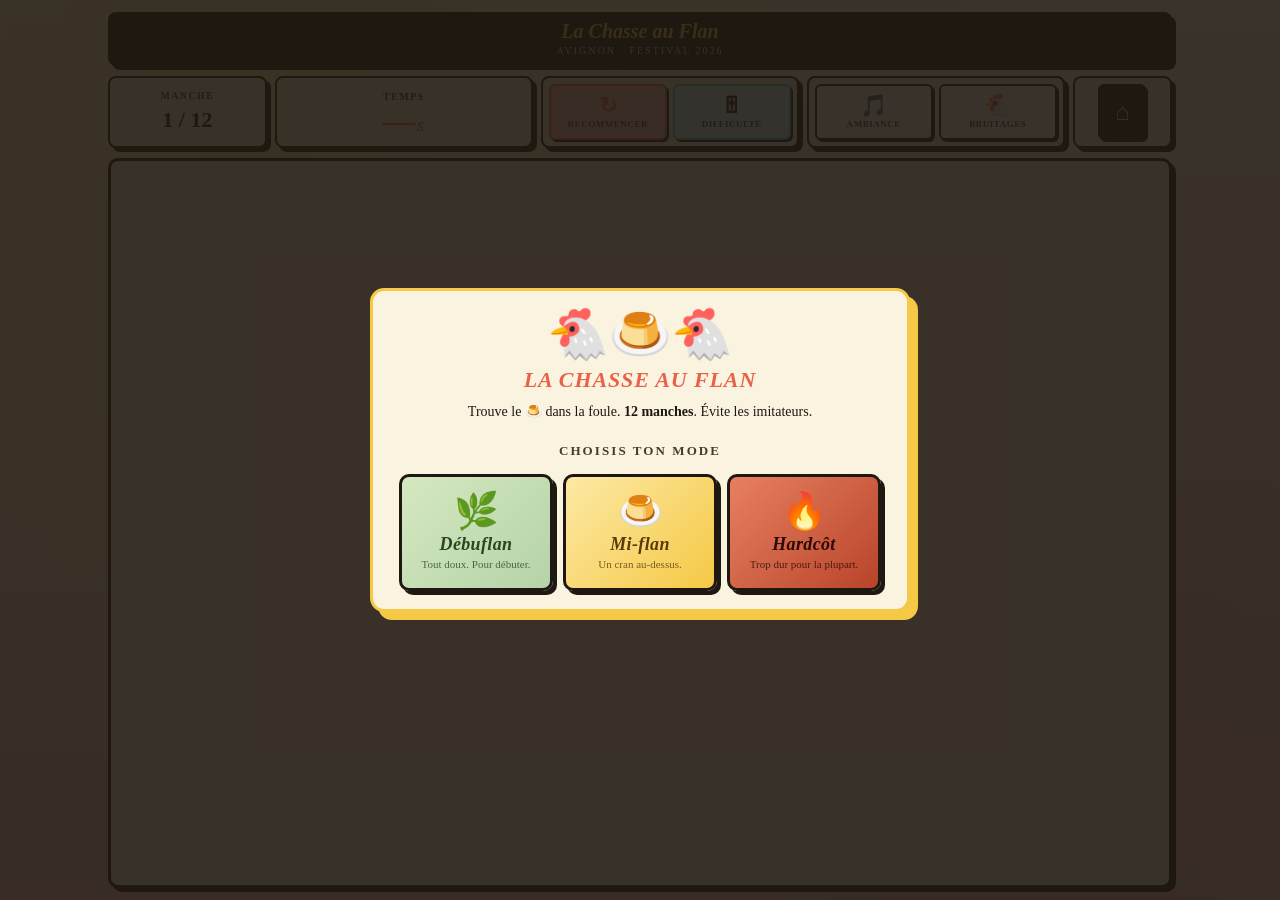
==== commit 1e9e40d6: "Remove unused games and factorize wordings" ====
--- a/chasse-au-flan.html
+++ b/chasse-au-flan.html
@@ -3,48 +3,48 @@
 <head>
 <meta charset="utf-8" />
 <meta name="viewport" content="width=device-width, initial-scale=1" />
-<title>La Chasse au Flan — Avignon</title>
+<title></title>
 <link rel="stylesheet" href="style.css?v=7" />
 </head>
 <body class="chasse-body">
 <main class="stage stage-chasse">
 
   <header class="chasse-title">
-    <div class="ct-line1">La Chasse au Flan</div>
-    <div class="ct-line2">Avignon · Festival 2026</div>
+    <div class="ct-line1" id="ch-title-line1"></div>
+    <div class="ct-line2" id="ch-title-line2"></div>
   </header>
 
   <section class="chasse-hud">
     <div class="ch-block">
-      <span class="ch-lbl">Manche</span>
-      <span class="ch-val"><span id="ch-round">1</span> / 12</span>
+      <span class="ch-lbl" id="ch-round-label"></span>
+      <span class="ch-val"><span id="ch-round">1</span> / <span id="ch-round-total"></span></span>
     </div>
     <div class="ch-block big timer" id="ch-timer-block">
-      <span class="ch-lbl">Temps</span>
-      <span class="ch-val timer-val"><span id="ch-time">—</span><span class="unit">s</span></span>
+      <span class="ch-lbl" id="ch-time-label"></span>
+      <span class="ch-val timer-val"><span id="ch-time">—</span><span class="unit" id="ch-time-unit"></span></span>
     </div>
     <div class="ch-block ch-restart-block">
-      <button id="restart-btn" class="audio-btn restart-btn-ingame" title="Recommencer la partie" aria-label="Recommencer">
+      <button id="restart-btn" class="audio-btn restart-btn-ingame" title="" aria-label="">
         <span class="audio-icon">↻</span>
-        <span class="audio-lbl">Recommencer</span>
+        <span class="audio-lbl" id="restart-btn-label"></span>
       </button>
-      <button id="mode-btn" class="audio-btn mode-btn-ingame" title="Changer la difficulté" aria-label="Changer la difficulté">
+      <button id="mode-btn" class="audio-btn mode-btn-ingame" title="" aria-label="">
         <span class="audio-icon">🎚</span>
-        <span class="audio-lbl">Difficulté</span>
+        <span class="audio-lbl" id="mode-btn-label"></span>
       </button>
     </div>
     <div class="ch-block ch-audio-block">
-      <button id="ambience-toggle" class="audio-btn" title="Couper la musique d'ambiance" aria-label="Musique d'ambiance">
+      <button id="ambience-toggle" class="audio-btn" title="" aria-label="">
         <span class="audio-icon">🎵</span>
-        <span class="audio-lbl">Ambiance</span>
+        <span class="audio-lbl" id="ambience-btn-label"></span>
       </button>
-      <button id="sfx-toggle" class="audio-btn" title="Couper les bruitages" aria-label="Bruitages">
+      <button id="sfx-toggle" class="audio-btn" title="" aria-label="">
         <span class="audio-icon">🐔</span>
-        <span class="audio-lbl">Bruitages</span>
+        <span class="audio-lbl" id="sfx-btn-label"></span>
       </button>
     </div>
     <div class="ch-block ch-home-block">
-      <a href="index.html" class="audio-btn home-btn" title="Retour au hub" aria-label="Hub">
+      <a href="index.html" class="audio-btn home-btn" id="home-btn" title="" aria-label="">
         <span class="audio-icon">⌂</span>
       </a>
     </div>
@@ -60,30 +60,30 @@
     <!-- INTRO -->
     <div class="ch-screen" id="ch-intro">
       <div class="ch-emoji-big">🐔🍮🐔</div>
-      <h2>La Chasse au Flan</h2>
-      <p class="ch-lead-short">Trouve le <strong>🍮</strong> dans la foule. <strong>12 manches</strong>. Évite les imitateurs.</p>
+      <h2 id="intro-title"></h2>
+      <p class="ch-lead-short" id="intro-lead"></p>
       <div class="mode-picker">
-        <h3 class="mp-title">Choisis ton mode</h3>
+        <h3 class="mp-title" id="intro-mode-title"></h3>
         <div class="mode-cards">
           <button class="mode-card mc-beginner" data-mode="beginner">
             <div class="mc-icon">🌿</div>
             <div class="mc-info">
-              <div class="mc-label">Débuflan</div>
-              <div class="mc-sub">Tout doux. Pour débuter.</div>
+              <div class="mc-label" id="mode-beginner-label"></div>
+              <div class="mc-sub" id="mode-beginner-sub"></div>
             </div>
           </button>
           <button class="mode-card mc-medium" data-mode="medium">
             <div class="mc-icon">🍮</div>
             <div class="mc-info">
-              <div class="mc-label">Mi-flan</div>
-              <div class="mc-sub">Un cran au-dessus.</div>
+              <div class="mc-label" id="mode-medium-label"></div>
+              <div class="mc-sub" id="mode-medium-sub"></div>
             </div>
           </button>
           <button class="mode-card mc-hardcore" data-mode="hardcore">
             <div class="mc-icon">🔥</div>
             <div class="mc-info">
-              <div class="mc-label">Hardcôt</div>
-              <div class="mc-sub">Trop dur pour la plupart.</div>
+              <div class="mc-label" id="mode-hardcore-label"></div>
+              <div class="mc-sub" id="mode-hardcore-sub"></div>
             </div>
           </button>
         </div>
@@ -93,85 +93,70 @@
     <!-- WIN -->
     <div class="ch-screen" id="ch-win" hidden>
       <div class="ch-emoji-big celebrate">🍮✨</div>
-      <h2>Bravo !</h2>
-      <p class="ch-big">Tu as trouvé le flan.</p>
+      <h2 id="win-title"></h2>
+      <p class="ch-big" id="win-subtitle"></p>
       <div class="ch-invite">
-        <div class="invite-line1">Tu as gagné le droit de venir</div>
-        <div class="invite-title">LE FLAN PÂTISSIER</div>
-        <div class="invite-meta">
-          <span class="invite-author">d'Etienne Bennequin · Cie de la Toque Flamboyante<br></span>
-          <strong>Aujourd'hui à 15 h 30</strong><br>
-          Théâtre du Tremplin, Avignon
-        </div>
-        <div class="invite-hint">
-          Place <strong>payante</strong>, comme tout le monde. On n'a pas les moyens, désolé.<br>
-          Mais on est très contents que tu viennes.
-        </div>
+        <div class="invite-line1" id="win-invite-line1"></div>
+        <div class="invite-title" id="win-invite-title"></div>
+        <div class="invite-meta" id="win-invite-meta"></div>
+        <div class="invite-hint" id="win-invite-hint"></div>
       </div>
       <div class="mode-picker">
-        <h3 class="mp-title">Rejouer dans un mode</h3>
+        <h3 class="mp-title" id="win-mode-title"></h3>
         <div class="mode-cards">
           <button class="mode-card mc-beginner" data-mode="beginner" data-from="win">
             <div class="mc-icon">🌿</div>
-            <div class="mc-info"><div class="mc-label">Débuflan</div></div>
+            <div class="mc-info"><div class="mc-label" id="mode-win-beginner-label"></div></div>
           </button>
           <button class="mode-card mc-medium" data-mode="medium" data-from="win">
             <div class="mc-icon">🍮</div>
-            <div class="mc-info"><div class="mc-label">Mi-flan</div></div>
+            <div class="mc-info"><div class="mc-label" id="mode-win-medium-label"></div></div>
           </button>
           <button class="mode-card mc-hardcore" data-mode="hardcore" data-from="win">
             <div class="mc-icon">🔥</div>
-            <div class="mc-info"><div class="mc-label">Hardcôt</div></div>
+            <div class="mc-info"><div class="mc-label" id="mode-win-hardcore-label"></div></div>
           </button>
         </div>
       </div>
       <div class="ch-actions">
-        <a href="index.html" class="ch-btn">Hub</a>
+        <a href="index.html" class="ch-btn" id="win-hub-label"></a>
       </div>
     </div>
 
     <!-- LOSE -->
     <div class="ch-screen" id="ch-lose" hidden>
       <div class="ch-emoji-big sad" id="ch-lose-emoji">😶</div>
-      <h2 id="ch-lose-title">Loupé.</h2>
-      <p class="ch-big" id="ch-lose-msg">Tu as raté le flan, mais le flan ne t'a pas raté.</p>
+      <h2 id="ch-lose-title"></h2>
+      <p class="ch-big" id="ch-lose-msg"></p>
       <div class="ch-invite consolation">
-        <div class="invite-line1">Tu peux quand même venir</div>
-        <div class="invite-title">LE FLAN PÂTISSIER</div>
-        <div class="invite-meta">
-          <strong>Aujourd'hui à 15 h 30</strong><br>
-          Théâtre du Tremplin, Avignon
-        </div>
-        <div class="invite-hint">
-          Place <strong>payante</strong> aussi (on n'a pas les moyens).<br>
-          Mais à la fin, une <strong>part de flan t'attend</strong>. Tu as perdu et c'est ça la récompense.
-        </div>
+        <div class="invite-line1" id="lose-invite-line1"></div>
+        <div class="invite-title" id="lose-invite-title"></div>
+        <div class="invite-meta" id="lose-invite-meta"></div>
+        <div class="invite-hint" id="lose-invite-hint"></div>
       </div>
       <div class="mode-picker">
-        <h3 class="mp-title">Essayer encore dans un mode</h3>
+        <h3 class="mp-title" id="lose-mode-title"></h3>
         <div class="mode-cards">
           <button class="mode-card mc-beginner" data-mode="beginner" data-from="lose">
             <div class="mc-icon">🌿</div>
-            <div class="mc-info"><div class="mc-label">Débuflan</div></div>
+            <div class="mc-info"><div class="mc-label" id="mode-lose-beginner-label"></div></div>
           </button>
           <button class="mode-card mc-medium" data-mode="medium" data-from="lose">
             <div class="mc-icon">🍮</div>
-            <div class="mc-info"><div class="mc-label">Mi-flan</div></div>
+            <div class="mc-info"><div class="mc-label" id="mode-lose-medium-label"></div></div>
           </button>
           <button class="mode-card mc-hardcore" data-mode="hardcore" data-from="lose">
             <div class="mc-icon">🔥</div>
-            <div class="mc-info"><div class="mc-label">Hardcôt</div></div>
+            <div class="mc-info"><div class="mc-label" id="mode-lose-hardcore-label"></div></div>
           </button>
         </div>
-      </div>
-      <div class="ch-actions">
-        <a href="index.html" class="ch-btn">Hub</a>
       </div>
     </div>
   </div>
 
 </main>
 <script src="js/audio.js?v=7"></script>
+<script src="js/wordings.js?v=7"></script>
 <script src="js/chasse.js?v=7"></script>
 </body>
 </html>
--- a/style.css
+++ b/style.css
@@ -2887,10 +2887,13 @@
   background: var(--paper);
   border: 3px solid var(--jaune);
   border-radius: 14px;
-  padding: 28px 30px;
+  padding: 18px 26px;
   text-align: center;
   box-shadow: 8px 8px 0 var(--jaune);
   animation: ch-screen-in 0.5s ease;
+  max-height: 96vh;
+  max-height: 96dvh;
+  overflow: hidden;
 }
 @keyframes ch-screen-in {
   from { opacity: 0; transform: translateY(20px) scale(0.95); }
@@ -2900,21 +2903,21 @@
 .ch-screen[hidden] { display: none; }
 
 .ch-screen h2 {
-  margin: 8px 0 14px;
-  font-size: 30px;
+  margin: 4px 0 6px;
+  font-size: 22px;
   font-style: italic;
   color: var(--corail);
   text-transform: uppercase;
   letter-spacing: 0.04em;
 }
 
-.ch-screen p { font-size: 15px; line-height: 1.55; margin: 8px 0; }
-.ch-screen .ch-big { font-size: 19px; font-weight: bold; }
+.ch-screen p { font-size: 14px; line-height: 1.45; margin: 4px 0; }
+.ch-screen .ch-big { font-size: 16px; font-weight: bold; }
 
 .ch-emoji-big {
-  font-size: 80px;
+  font-size: 50px;
   line-height: 1;
-  margin-bottom: 4px;
+  margin-bottom: 2px;
   animation: emoji-pop 0.6s ease;
 }
 .ch-emoji-big.celebrate { animation: emoji-celebrate 1.8s ease infinite; }
@@ -2968,8 +2971,8 @@
 
 /* Carte invitation (win / lose) */
 .ch-invite {
-  margin: 18px auto 8px;
-  padding: 18px;
+  margin: 10px auto 4px;
+  padding: 12px 16px;
   background: var(--ink);
   color: var(--paper);
   border-radius: 8px;
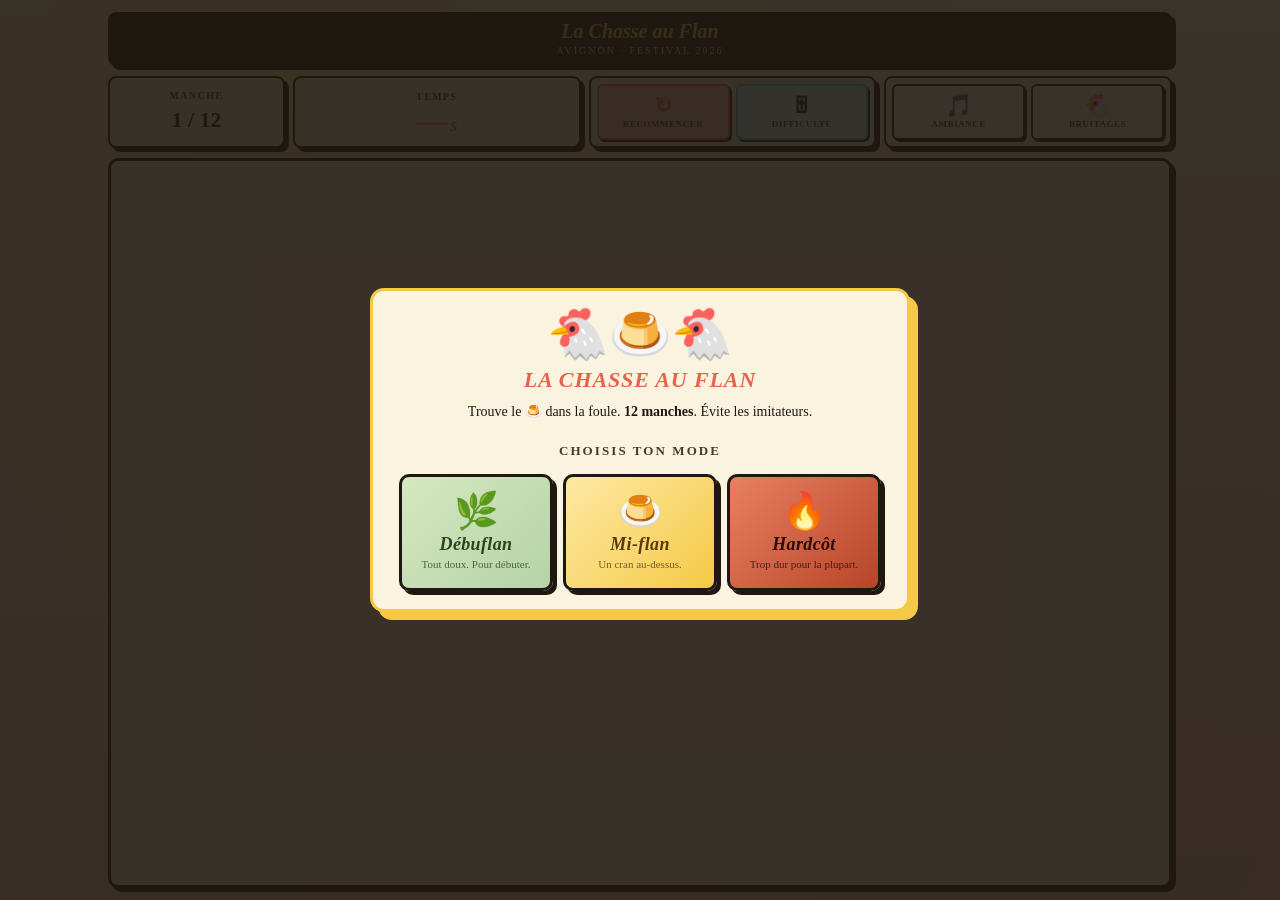
==== commit 0728a358: "Remove home button in header" ====
--- a/chasse-au-flan.html
+++ b/chasse-au-flan.html
@@ -42,11 +42,6 @@
         <span class="audio-icon">🐔</span>
         <span class="audio-lbl" id="sfx-btn-label"></span>
       </button>
-    </div>
-    <div class="ch-block ch-home-block">
-      <a href="index.html" class="audio-btn home-btn" id="home-btn" title="" aria-label="">
-        <span class="audio-icon">⌂</span>
-      </a>
     </div>
   </section>
 
--- a/style.css
+++ b/style.css
@@ -2002,7 +2002,7 @@
 
 .chasse-hud {
   display: grid;
-  grid-template-columns: 0.8fr 1.3fr 1.3fr 1.3fr 0.5fr;
+  grid-template-columns: 0.8fr 1.3fr 1.3fr 1.3fr;
   gap: 8px;
   align-items: stretch;
   flex-shrink: 0;
@@ -2065,13 +2065,13 @@
 body.mode-beginner .p-dot.done { background: #5b8e58; border-color: #5b8e58; }
 
 /* Bloc des boutons audio (à droite du timer) */
-.ch-audio-block, .ch-restart-block, .ch-home-block {
+.ch-audio-block, .ch-restart-block {
   flex-direction: row !important;
   gap: 6px;
   padding: 6px !important;
 }
 .ch-restart-block .audio-btn,
-.ch-home-block .audio-btn { width: 100%; }
+.ch-audio-block .audio-btn { width: 100%; }
 .restart-btn-ingame {
   background: var(--corail-soft) !important;
   color: var(--ink) !important;
@@ -2123,13 +2123,6 @@
   font-weight: bold;
   white-space: nowrap;
 }
-.audio-btn.home-btn {
-  flex: 0 0 auto;
-  width: 48px;
-  background: var(--ink);
-  color: var(--paper);
-}
-.audio-btn.home-btn .audio-icon { color: var(--jaune); font-size: 24px; }
 .audio-btn.muted {
   background: var(--corail-soft);
   opacity: 0.85;
@@ -2157,13 +2150,13 @@
   .ct-line1 { font-size: 16px; }
   .ct-line2 { font-size: 8px; letter-spacing: 0.15em; }
 
-  /* HUD mobile : 2 lignes — ligne 1 (Manche / Temps / Hub) + ligne 2 (Restart / Audio) */
+  /* HUD mobile : 2 lignes — ligne 1 (Manche / Temps) + ligne 2 (Restart / Audio) */
   .chasse-hud {
     display: grid;
     grid-template-columns: repeat(6, 1fr);
     grid-template-rows: auto auto;
     grid-template-areas:
-      "manche manche temps temps temps hub"
+      "manche manche temps temps temps temps"
       "restart restart restart audio audio audio";
     gap: 4px;
   }
@@ -2171,7 +2164,6 @@
   .chasse-hud > .ch-block:nth-child(2) { grid-area: temps; }
   .chasse-hud > .ch-restart-block { grid-area: restart; }
   .chasse-hud > .ch-audio-block { grid-area: audio; }
-  .chasse-hud > .ch-home-block { grid-area: hub; }
   .ch-block { padding: 4px 6px; }
   .ch-lbl { font-size: 8px; letter-spacing: 0.05em; }
   .ch-val { font-size: 14px; }
@@ -2182,8 +2174,7 @@
   .audio-btn { min-height: 40px; padding: 4px 2px; }
   .audio-btn .audio-icon { font-size: 19px; }
   .audio-btn .audio-lbl { display: none; }
-  .audio-btn.home-btn { width: 100%; min-height: 40px; }
-  .ch-audio-block, .ch-restart-block, .ch-home-block { gap: 4px; padding: 4px !important; }
+  .ch-audio-block, .ch-restart-block { gap: 4px; padding: 4px !important; }
 
   /* Grille : prend toute la largeur mobile, pas d'ombres qui débordent */
   .chasse-grid-wrap {
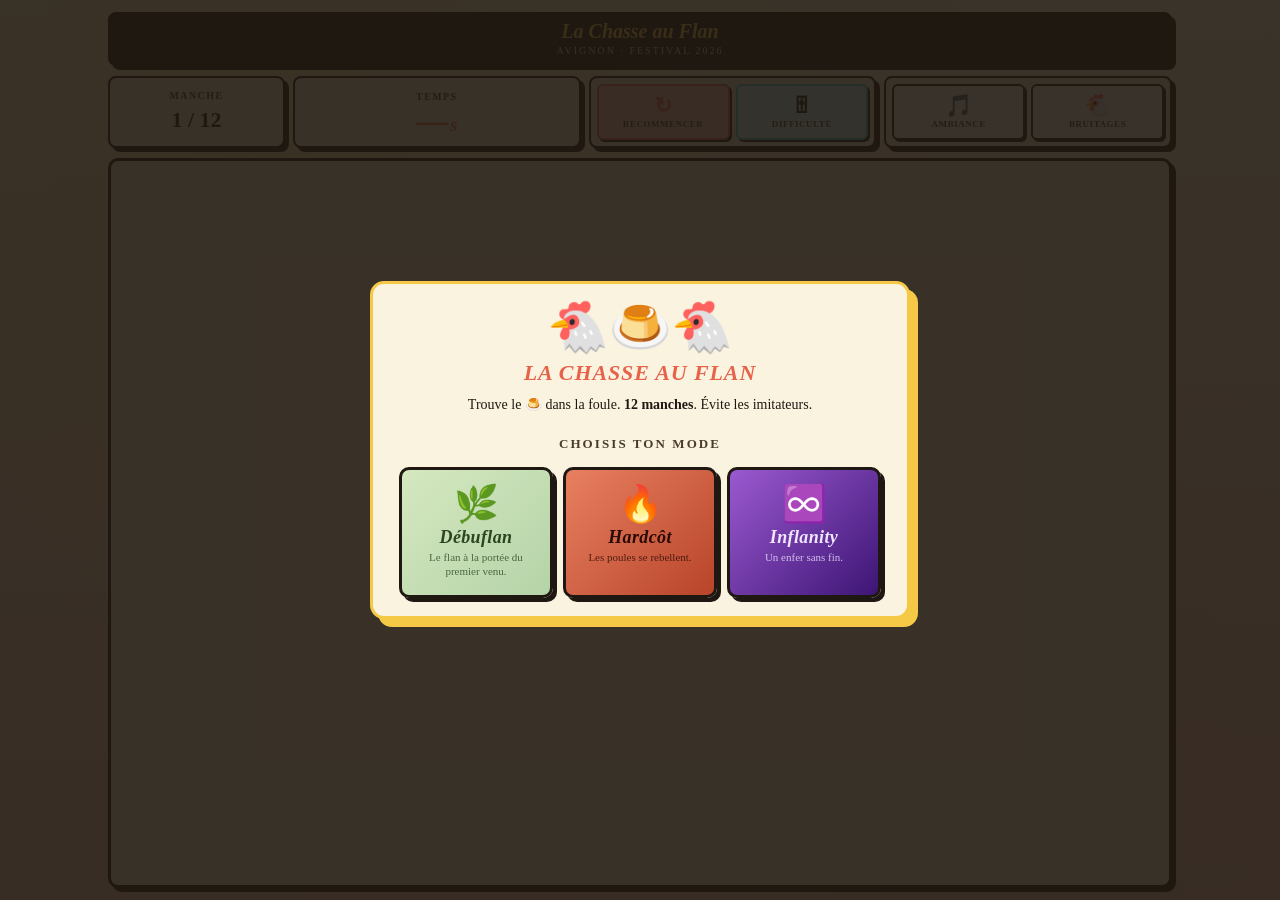
==== commit 322bb01f: "Add infinity mode (remove mi-flan)" ====
--- a/chasse-au-flan.html
+++ b/chasse-au-flan.html
@@ -17,7 +17,7 @@
   <section class="chasse-hud">
     <div class="ch-block">
       <span class="ch-lbl" id="ch-round-label"></span>
-      <span class="ch-val"><span id="ch-round">1</span> / <span id="ch-round-total"></span></span>
+      <span class="ch-val"><span id="ch-round">1</span><span id="ch-round-sep"> / <span id="ch-round-total"></span></span></span>
     </div>
     <div class="ch-block big timer" id="ch-timer-block">
       <span class="ch-lbl" id="ch-time-label"></span>
@@ -67,18 +67,18 @@
               <div class="mc-sub" id="mode-beginner-sub"></div>
             </div>
           </button>
-          <button class="mode-card mc-medium" data-mode="medium">
-            <div class="mc-icon">🍮</div>
-            <div class="mc-info">
-              <div class="mc-label" id="mode-medium-label"></div>
-              <div class="mc-sub" id="mode-medium-sub"></div>
-            </div>
-          </button>
           <button class="mode-card mc-hardcore" data-mode="hardcore">
             <div class="mc-icon">🔥</div>
             <div class="mc-info">
               <div class="mc-label" id="mode-hardcore-label"></div>
               <div class="mc-sub" id="mode-hardcore-sub"></div>
+            </div>
+          </button>
+          <button class="mode-card mc-infinity" data-mode="infinity">
+            <div class="mc-icon">♾️</div>
+            <div class="mc-info">
+              <div class="mc-label" id="mode-infinity-label"></div>
+              <div class="mc-sub" id="mode-infinity-sub"></div>
             </div>
           </button>
         </div>
@@ -103,13 +103,13 @@
             <div class="mc-icon">🌿</div>
             <div class="mc-info"><div class="mc-label" id="mode-win-beginner-label"></div></div>
           </button>
-          <button class="mode-card mc-medium" data-mode="medium" data-from="win">
-            <div class="mc-icon">🍮</div>
-            <div class="mc-info"><div class="mc-label" id="mode-win-medium-label"></div></div>
-          </button>
           <button class="mode-card mc-hardcore" data-mode="hardcore" data-from="win">
             <div class="mc-icon">🔥</div>
             <div class="mc-info"><div class="mc-label" id="mode-win-hardcore-label"></div></div>
+          </button>
+          <button class="mode-card mc-infinity" data-mode="infinity" data-from="win">
+            <div class="mc-icon">♾️</div>
+            <div class="mc-info"><div class="mc-label" id="mode-win-infinity-label"></div></div>
           </button>
         </div>
       </div>
@@ -136,13 +136,13 @@
             <div class="mc-icon">🌿</div>
             <div class="mc-info"><div class="mc-label" id="mode-lose-beginner-label"></div></div>
           </button>
-          <button class="mode-card mc-medium" data-mode="medium" data-from="lose">
-            <div class="mc-icon">🍮</div>
-            <div class="mc-info"><div class="mc-label" id="mode-lose-medium-label"></div></div>
-          </button>
           <button class="mode-card mc-hardcore" data-mode="hardcore" data-from="lose">
             <div class="mc-icon">🔥</div>
             <div class="mc-info"><div class="mc-label" id="mode-lose-hardcore-label"></div></div>
+          </button>
+          <button class="mode-card mc-infinity" data-mode="infinity" data-from="lose">
+            <div class="mc-icon">♾️</div>
+            <div class="mc-info"><div class="mc-label" id="mode-lose-infinity-label"></div></div>
           </button>
         </div>
       </div>
--- a/style.css
+++ b/style.css
@@ -2671,13 +2671,13 @@
   background: linear-gradient(135deg, #d5e8c0 0%, #b5d3a8 100%);
   color: #2a4520;
 }
-.mode-card.mc-medium {
-  background: linear-gradient(135deg, #fde9a5 0%, #f5c945 100%);
-  color: #5a3a0a;
-}
 .mode-card.mc-hardcore {
   background: linear-gradient(135deg, #e88060 0%, #b8442a 100%);
   color: #2a0a05;
+}
+.mode-card.mc-infinity {
+  background: linear-gradient(135deg, #9b59d0 0%, #3d1575 100%);
+  color: #f0e6ff;
 }
 
 /* Thème global selon le mode */
@@ -2698,6 +2698,15 @@
     linear-gradient(180deg,
       hsl(calc(28 - var(--intensity, 0) * 28), calc(72% - var(--intensity, 0) * 20%), calc(80% - var(--intensity, 0) * 60%)) 0%,
       hsl(calc(8 - var(--intensity, 0) * 8), calc(68% + var(--intensity, 0) * 5%), calc(60% - var(--intensity, 0) * 50%)) 100%
+    );
+}
+body.mode-infinity.chasse-body {
+  background:
+    radial-gradient(ellipse at 20% 10%, rgba(160, 80, 220, calc(0.30 + var(--intensity, 0) * 0.15)) 0, transparent 55%),
+    radial-gradient(ellipse at 80% 90%, rgba(60, 10, 130, calc(0.35 + var(--intensity, 0) * 0.25)) 0, transparent 55%),
+    linear-gradient(180deg,
+      hsl(calc(280 - var(--intensity, 0) * 30), calc(60% - var(--intensity, 0) * 20%), calc(78% - var(--intensity, 0) * 58%)) 0%,
+      hsl(calc(258 - var(--intensity, 0) * 18), calc(65% + var(--intensity, 0) * 5%), calc(55% - var(--intensity, 0) * 45%)) 100%
     );
 }
 
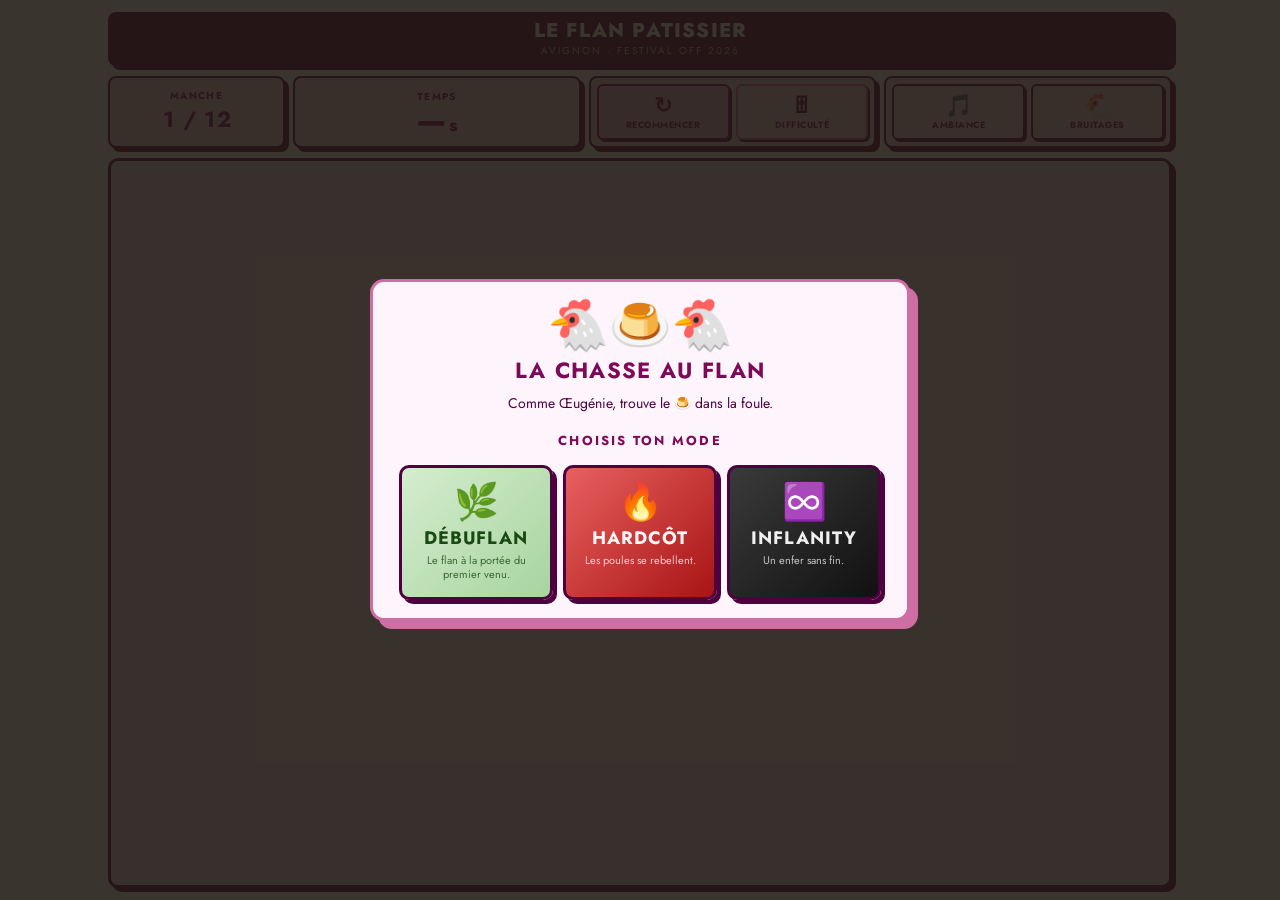
==== commit d76f6f44: "Add booking button" ====
--- a/chasse-au-flan.html
+++ b/chasse-au-flan.html
@@ -94,6 +94,7 @@
         <div class="invite-line1" id="win-invite-line1"></div>
         <div class="invite-title" id="win-invite-title"></div>
         <div class="invite-meta" id="win-invite-meta"></div>
+        <a class="invite-book-btn" href="https://leflanpatissier.fr/billetterie" target="_blank" rel="noopener">Réserver</a>
         <div class="invite-hint" id="win-invite-hint"></div>
       </div>
       <div class="mode-picker">
@@ -113,9 +114,6 @@
           </button>
         </div>
       </div>
-      <div class="ch-actions">
-        <a href="index.html" class="ch-btn" id="win-hub-label"></a>
-      </div>
     </div>
 
     <!-- LOSE -->
@@ -127,6 +125,7 @@
         <div class="invite-line1" id="lose-invite-line1"></div>
         <div class="invite-title" id="lose-invite-title"></div>
         <div class="invite-meta" id="lose-invite-meta"></div>
+        <a class="invite-book-btn" href="https://leflanpatissier.fr/billetterie" target="_blank" rel="noopener">Réserver</a>
         <div class="invite-hint" id="lose-invite-hint"></div>
       </div>
       <div class="mode-picker">
--- a/style.css
+++ b/style.css
@@ -1,20 +1,25 @@
+@import url('https://fonts.googleapis.com/css2?family=Jost:wght@300;400;500;600;700;800;900&display=swap');
+
 :root {
-  --paper: #faf3e0;
-  --paper-2: #f0e4c4;
-  --paper-3: #e6d8a8;
-  --ink: #1f1812;
-  --ink-soft: #4a3a2a;
-  --jaune: #f5c945;
-  --jaune-soft: #fde9a5;
-  --corail: #e8624a;
-  --corail-soft: #f5c0b5;
-  --fougere: #5b8e58;
-  --fougere-soft: #b5d3b2;
-  --rose-flan: #d68a6a;
-  --turquoise: #4ec3c7;
-  --turquoise-soft: #c8eced;
-  --shadow-1: 0 2px 0 rgba(31, 24, 18, 0.18);
-  --shadow-2: 0 4px 0 rgba(31, 24, 18, 0.22);
+  /* Fond */
+  --paper:   #fdf5fb;   /* blanc rosé très pâle */
+  --paper-2: #f3e2ef;   /* rose pâle (blocs HUD, fonds secondaires) */
+  --paper-3: #e5c6dc;   /* rose moyen (bordures subtiles) */
+
+  /* Encre / texte */
+  --ink:      #4f003f;  /* violet foncé */
+  --ink-soft: #7d0a59;  /* violet moyen */
+
+  /* Accent rose */
+  --rose:      #ce6ea5; /* rose principal */
+  --rose-soft: #f0d5e9; /* rose très pâle */
+  --rose-mid:  #e2b5d4; /* rose pâle médium */
+  --rose-dark: #b05490; /* rose-violet */
+
+  /* HUD spécifique */
+  --hud-bg:   #f1d3e3;  /* fond des blocs manche/temps */
+
+  /* Ombres */
   --shadow-block: 4px 4px 0 var(--ink);
 }
 
@@ -22,1945 +27,50 @@
 html, body { margin: 0; padding: 0; height: 100%; }
 
 body {
-  font-family: "Georgia", "Charter", "Times New Roman", serif;
+  font-family: 'Jost', Helvetica, Arial, Lucida, sans-serif;
   background: var(--paper);
   color: var(--ink);
   background-image:
-    radial-gradient(ellipse at 15% 10%, rgba(245, 201, 69, 0.10) 0, transparent 45%),
-    radial-gradient(ellipse at 85% 90%, rgba(232, 98, 74, 0.07) 0, transparent 45%),
-    repeating-linear-gradient(45deg, transparent 0 30px, rgba(31, 24, 18, 0.012) 30px 31px);
+    radial-gradient(ellipse at 15% 10%, rgba(206, 110, 165, 0.12) 0, transparent 45%),
+    radial-gradient(ellipse at 85% 90%, rgba(79, 0, 63, 0.07) 0, transparent 45%),
+    repeating-linear-gradient(45deg, transparent 0 30px, rgba(79, 0, 63, 0.012) 30px 31px);
   line-height: 1.5;
 }
 
-.stage {
-  max-width: 920px;
-  margin: 0 auto;
-  padding: 22px 22px 40px;
-  display: flex;
-  flex-direction: column;
-  gap: 16px;
-}
-
-/* ============================================================
-   TITRE
-   ============================================================ */
-
-.title-bar {
-  display: grid;
-  grid-template-columns: auto 1fr auto;
-  gap: 18px;
-  align-items: center;
-  padding: 16px 20px;
-  background: var(--ink);
-  color: var(--paper);
-  border-radius: 8px;
-  box-shadow: var(--shadow-block);
-}
-
-.title-text h1 {
-  margin: 0;
-  font-size: 19px;
-  font-weight: normal;
-  font-style: italic;
-  letter-spacing: 0.02em;
-  color: var(--jaune);
-}
-
-.title-text h2 {
-  margin: 0;
-  font-size: 13px;
-  font-weight: bold;
-  text-transform: uppercase;
-  letter-spacing: 0.14em;
-  color: var(--paper);
-}
-
-.objective {
-  display: flex;
-  flex-direction: column;
-  gap: 2px;
-  padding: 0 16px;
-  border-left: 2px dashed var(--paper-3);
-}
-
-.objective .label {
-  font-size: 10px;
-  text-transform: uppercase;
-  letter-spacing: 0.18em;
-  color: var(--jaune);
-  font-weight: bold;
-}
-
-.objective .goal { font-size: 14px; color: var(--paper); }
-
-.title-controls { display: flex; gap: 6px; }
-
-.ctrl-btn {
-  background: transparent;
-  color: var(--paper);
-  border: 1.5px solid var(--paper-3);
-  padding: 8px 12px;
-  font-family: inherit;
-  font-size: 14px;
-  cursor: pointer;
-  border-radius: 4px;
-  transition: all 0.15s;
-  min-width: 38px;
-}
-.ctrl-btn:hover { background: var(--corail); border-color: var(--corail); color: var(--paper); }
-.ctrl-btn.muted { opacity: 0.4; }
-
-/* ============================================================
-   HUD
-   ============================================================ */
-
-.hud {
-  display: grid;
-  grid-template-columns: 1fr 1fr 1fr;
-  gap: 14px;
-  padding: 14px;
-  background: var(--paper-2);
-  border: 2px solid var(--ink);
-  border-radius: 8px;
-  box-shadow: var(--shadow-block);
-}
-
-.gauge { display: flex; flex-direction: column; gap: 4px; position: relative; }
-
-.gauge-label {
-  font-size: 10px;
-  text-transform: uppercase;
-  letter-spacing: 0.12em;
-  color: var(--ink-soft);
-  font-weight: bold;
-  display: flex;
-  align-items: center;
-  gap: 6px;
-}
-
-.hint {
-  display: inline-flex;
-  align-items: center;
-  justify-content: center;
-  width: 13px;
-  height: 13px;
-  background: var(--ink-soft);
-  color: var(--paper);
-  border-radius: 50%;
-  font-size: 9px;
-  font-style: italic;
-  cursor: help;
-  text-transform: lowercase;
-}
-
-.gauge[data-tip]:hover::after {
-  content: attr(data-tip);
-  position: absolute;
-  top: 100%; left: 0;
-  margin-top: 6px;
-  padding: 8px 10px;
-  background: var(--ink);
-  color: var(--paper);
-  font-size: 12px;
-  line-height: 1.4;
-  text-transform: none;
-  letter-spacing: normal;
-  font-weight: normal;
-  border-radius: 4px;
-  max-width: 280px;
-  z-index: 100;
-  white-space: normal;
-  box-shadow: var(--shadow-2);
-}
-
-.bar {
-  height: 14px;
-  background: var(--paper);
-  border: 1.5px solid var(--ink);
-  border-radius: 3px;
-  overflow: hidden;
-}
-
-.fill {
-  height: 100%;
-  background: var(--fougere);
-  width: 22%;
-  transition: width 0.5s ease, background 0.5s ease;
-}
-
-.fill.suspect { background: var(--corail); width: 0%; }
-
-.value { font-weight: bold; font-variant-numeric: tabular-nums; font-size: 13px; }
-
-.dots { display: flex; gap: 5px; padding: 2px 0; height: 14px; align-items: center; }
-
-.dot {
-  width: 16px;
-  height: 16px;
-  background: var(--jaune);
-  border: 1.5px solid var(--ink);
-  border-radius: 50%;
-  box-shadow: 1px 1px 0 var(--ink);
-  transition: all 0.3s;
-}
-
-.dot.spent { background: var(--paper); opacity: 0.5; box-shadow: none; }
-.dot.dead { background: #3a3a3a; opacity: 0.7; }
-
-/* Flash quand jauge change */
-.gauge.pulse-up .fill,
-.gauge.pulse-up .value { animation: pulse-good 0.6s ease; }
-.gauge.pulse-down .fill,
-.gauge.pulse-down .value { animation: pulse-bad 0.6s ease; }
-@keyframes pulse-good {
-  50% { filter: drop-shadow(0 0 6px var(--fougere)); transform: scale(1.02); }
-}
-@keyframes pulse-bad {
-  50% { filter: drop-shadow(0 0 6px var(--corail)); transform: scale(1.02); }
-}
-
-/* ============================================================
-   SCÈNE
-   ============================================================ */
-
-.scene-area { position: relative; }
-
-.backdrop {
-  position: relative;
-  height: 200px;
-  background:
-    radial-gradient(ellipse at 50% 110%, rgba(0, 0, 0, 0.42) 0%, transparent 65%),
-    linear-gradient(180deg, #fff4cd 0%, #efd485 55%, #b58f3f 100%);
-  border: 2px solid var(--ink);
-  border-radius: 8px;
-  overflow: hidden;
-  box-shadow: var(--shadow-block);
-  transition: filter 0.5s;
-}
-
-.backdrop.shake { animation: shake 0.4s ease; }
-@keyframes shake {
-  0%, 100% { transform: translate(0,0); }
-  20% { transform: translate(-4px, 2px); }
-  40% { transform: translate(4px, -2px); }
-  60% { transform: translate(-3px, -1px); }
-  80% { transform: translate(3px, 1px); }
-}
-
-.backdrop.darken { filter: brightness(0.8) saturate(0.9); }
-
-.cave {
-  position: absolute;
-  inset: 0;
-  background: repeating-linear-gradient(45deg, transparent 0 14px, rgba(31, 24, 18, 0.04) 14px 16px);
-  pointer-events: none;
-}
-
-.tour-badge {
-  position: absolute;
-  top: 12px; left: 14px;
-  padding: 4px 10px;
-  background: var(--ink);
-  color: var(--jaune);
-  font-size: 11px;
-  text-transform: uppercase;
-  letter-spacing: 0.15em;
-  font-weight: bold;
-  border-radius: 3px;
-  z-index: 5;
-  transition: all 0.3s;
-}
-
-.tour-badge.flash {
-  background: var(--jaune); color: var(--ink);
-  transform: scale(1.1);
-}
-
-.bell-warn {
-  position: absolute;
-  inset: 0;
-  border: 0 solid var(--corail);
-  pointer-events: none;
-  border-radius: 8px;
-  transition: border-width 0.3s;
-}
-.bell-warn.warn { border-width: 4px; animation: pulse-border 1.2s ease-in-out infinite; }
-@keyframes pulse-border {
-  0%, 100% { box-shadow: inset 0 0 30px rgba(232, 98, 74, 0.2); }
-  50% { box-shadow: inset 0 0 60px rgba(232, 98, 74, 0.4); }
-}
-
-.char, .prop {
-  position: absolute;
-  filter: drop-shadow(2px 3px 0 rgba(31, 24, 18, 0.3));
-  transition: transform 0.4s, opacity 0.5s, filter 0.4s, bottom 0.5s;
-}
-
-.char[data-name]::after,
-.prop[data-name]::after {
-  content: attr(data-name);
-  position: absolute;
-  top: 100%;
-  left: 50%;
-  transform: translateX(-50%);
-  margin-top: 4px;
-  padding: 2px 8px;
-  background: rgba(31, 24, 18, 0.85);
-  color: var(--paper);
-  font-size: 10px;
-  font-family: "Georgia", serif;
-  font-weight: bold;
-  text-transform: uppercase;
-  letter-spacing: 0.08em;
-  border-radius: 3px;
-  white-space: nowrap;
-  pointer-events: none;
-  filter: none;
-}
-
-.char[data-name].is-player::after {
-  background: var(--corail);
-  color: var(--paper);
-}
-
-.char.genie {
-  left: 18%;
-  bottom: 22px;
-  font-size: 58px;
-  animation: tricot 2.5s ease-in-out infinite;
-}
-
-@keyframes tricot {
-  0%, 100% { transform: rotate(-3deg); }
-  50% { transform: rotate(3deg); }
-}
-
-.char.genie.posed { animation: pose-aiguilles 1.2s ease; }
-@keyframes pose-aiguilles {
-  0% { transform: rotate(0); }
-  50% { transform: rotate(0) translateY(-6px); }
-  100% { transform: rotate(-3deg); }
-}
-
-.char.genie.shocked { animation: shocked 0.6s ease; }
-@keyframes shocked {
-  0%, 100% { transform: scale(1) rotate(-3deg); }
-  30% { transform: scale(1.15) rotate(0); }
-  60% { transform: scale(0.95) rotate(2deg); }
-}
-
-.char.genie.smiling { filter: drop-shadow(2px 3px 0 rgba(31, 24, 18, 0.3)) drop-shadow(0 0 8px rgba(245, 201, 69, 0.6)); }
-
-.char.oeugenie {
-  right: 26%;
-  bottom: 22px;
-  font-size: 48px;
-}
-
-.char.oeugenie.thinking { animation: nod 0.8s ease; }
-@keyframes nod {
-  0%, 100% { transform: translateY(0); }
-  50% { transform: translateY(-4px) rotate(-3deg); }
-}
-
-.char.oeugenie.embarrassed { animation: shrink 1s ease; }
-@keyframes shrink {
-  50% { transform: scale(0.92) translateY(2px); }
-}
-
-.char.machine {
-  right: 8%;
-  bottom: 20px;
-  font-size: 30px;
-  animation: pulse 3s ease-in-out infinite;
-}
-
-.char.machine.talking { animation: talk 0.4s ease infinite; }
-@keyframes talk {
-  0%, 100% { transform: scale(1) rotate(-2deg); }
-  50% { transform: scale(1.12) rotate(2deg); }
-}
-
-.char.machine.dead {
-  animation: none;
-  filter: grayscale(1) drop-shadow(2px 3px 0 rgba(31, 24, 18, 0.3));
-  opacity: 0.45;
-}
-
-@keyframes pulse {
-  0%, 100% { transform: scale(1); }
-  50% { transform: scale(1.06); }
-}
-
-.char.cloche {
-  top: 14px; right: 16px;
-  font-size: 24px;
-  opacity: 0.4;
-}
-
-.char.cloche.ringing {
-  opacity: 1;
-  animation: ring 0.35s ease-in-out infinite;
-  filter: drop-shadow(0 0 8px var(--corail));
-}
-
-@keyframes ring {
-  0%, 100% { transform: rotate(-14deg); }
-  50% { transform: rotate(14deg); }
-}
-
-.prop.autel {
-  left: 50%;
-  bottom: 14px;
-  font-size: 38px;
-  transform: translateX(-50%);
-  opacity: 0;
-  transition: opacity 0.8s, filter 0.8s;
-}
-.prop.autel.visible { opacity: 0.9; }
-.prop.autel.glow { filter: drop-shadow(0 0 12px var(--jaune)) drop-shadow(2px 3px 0 rgba(31, 24, 18, 0.3)); }
-
-.prop.marmite {
-  left: 6%;
-  bottom: 16px;
-  font-size: 26px;
-  animation: steam 4s ease-in-out infinite;
-}
-
-@keyframes steam {
-  0%, 100% { transform: translateY(0); }
-  50% { transform: translateY(-2px); }
-}
-
-.tricot-progress {
-  position: absolute;
-  bottom: 6px; left: 50%;
-  transform: translateX(-50%);
-  width: 80px;
-  height: 4px;
-  background: rgba(31, 24, 18, 0.18);
-  border-radius: 2px;
-  overflow: hidden;
-}
-.tricot-progress::after {
-  content: '';
-  display: block;
-  height: 100%;
-  width: var(--tricot, 0%);
-  background: var(--ink);
-  transition: width 0.6s ease;
-}
-
-/* ============================================================
-   DIALOGUE
-   ============================================================ */
-
-.dialogue-wrap { position: relative; }
-
-.dialogue {
-  padding: 20px 24px;
-  background: var(--paper-2);
-  border: 2px solid var(--ink);
-  border-radius: 8px;
-  min-height: 130px;
-  box-shadow: var(--shadow-block);
-  cursor: pointer;
-  user-select: none;
-  transition: background 0.2s;
-}
-.dialogue:hover { background: var(--paper-3); }
-.dialogue.busy { cursor: ew-resize; }
-
-.skip-hint {
-  position: absolute;
-  right: 12px; bottom: -22px;
-  font-size: 10px;
-  text-transform: uppercase;
-  letter-spacing: 0.12em;
-  opacity: 0;
-  color: var(--ink-soft);
-  transition: opacity 0.3s;
-}
-.dialogue.busy + .skip-hint { opacity: 0.6; }
-
-.line {
-  margin: 0 0 10px 0;
-  line-height: 1.55;
-  font-size: 16px;
-  animation: fadein 0.3s ease;
-}
-
-.line:last-child { margin-bottom: 0; }
-
-@keyframes fadein {
-  from { opacity: 0; transform: translateY(3px); }
-  to { opacity: 1; transform: translateY(0); }
-}
-
-.line .speaker {
-  font-weight: bold;
-  text-transform: uppercase;
-  font-size: 11px;
-  letter-spacing: 0.12em;
-  margin-right: 8px;
-  padding: 2px 6px;
-  border-radius: 3px;
-  background: var(--paper);
-  border: 1px solid var(--ink);
-}
-
-.line.genie .speaker { background: var(--fougere-soft); color: var(--ink); }
-.line.oeugenie .speaker { background: var(--corail-soft); color: var(--ink); }
-.line.oeugenie-pense .speaker { background: var(--paper-3); color: var(--ink-soft); }
-.line.oeugenie-pense { font-style: italic; opacity: 0.85; }
-.line.machine .speaker { background: var(--turquoise-soft); color: var(--ink); }
-.line.machine { font-family: "Courier New", monospace; font-size: 15px; }
-.line.oracle {
-  font-style: italic;
-  text-align: center;
-  border-top: 1px dashed var(--ink-soft);
-  border-bottom: 1px dashed var(--ink-soft);
-  padding: 8px 0;
-  margin: 14px 0;
-  opacity: 0.85;
-  font-size: 15px;
-}
-.line.didascalie {
-  font-size: 13px;
-  opacity: 0.65;
-  font-style: italic;
-  padding-left: 12px;
-  border-left: 2px solid var(--paper-3);
-}
-
-.caret {
-  display: inline-block;
-  width: 2px;
-  height: 1em;
-  background: currentColor;
-  vertical-align: text-bottom;
-  margin-left: 1px;
-  animation: blink 0.9s steps(2) infinite;
-}
-
-@keyframes blink {
-  0%, 49% { opacity: 1; }
-  50%, 100% { opacity: 0; }
-}
-
-/* ============================================================
-   CHOIX
-   ============================================================ */
-
-.choices-area { display: flex; flex-direction: column; gap: 10px; }
-
-.legend {
-  display: flex;
-  flex-wrap: wrap;
-  gap: 14px;
-  padding: 8px 12px;
-  background: var(--paper-2);
-  border: 1px dashed var(--ink-soft);
-  border-radius: 6px;
-  font-size: 11px;
-}
-
-.leg-item { display: inline-flex; align-items: center; gap: 6px; }
-
-.tag {
-  display: inline-block;
-  font-size: 10px;
-  text-transform: uppercase;
-  letter-spacing: 0.1em;
-  padding: 2px 7px;
-  border-radius: 3px;
-  font-weight: bold;
-}
-
-.tag.doux { background: var(--fougere); color: white; }
-.tag.cruel { background: var(--corail); color: white; }
-.tag.neutre { background: var(--paper-3); color: var(--ink); }
-.tag.machine { background: var(--turquoise); color: white; }
-.tag.coloc { background: var(--turquoise); color: white; }
-
-.choices { display: flex; flex-direction: column; gap: 10px; }
-.choices.appearing > * { animation: choice-enter 0.45s ease both; }
-.choices.appearing > *:nth-child(1) { animation-delay: 0.05s; }
-.choices.appearing > *:nth-child(2) { animation-delay: 0.15s; }
-.choices.appearing > *:nth-child(3) { animation-delay: 0.25s; }
-.choices.appearing > *:nth-child(4) { animation-delay: 0.35s; }
-@keyframes choice-enter {
-  from { opacity: 0; transform: translateY(8px); }
-  to { opacity: 1; transform: translateY(0); }
-}
-
-.choice {
-  display: flex;
-  flex-direction: column;
-  gap: 8px;
-  background: var(--paper);
-  border: 2px solid var(--ink);
-  border-radius: 6px;
-  padding: 12px 14px;
-  text-align: left;
-  font-family: inherit;
-  font-size: 15px;
-  color: var(--ink);
-  cursor: pointer;
-  transition: transform 0.1s, background 0.2s, box-shadow 0.15s;
-  box-shadow: 3px 3px 0 var(--ink);
-}
-
-.choice:hover { background: var(--jaune-soft); transform: translate(-1px, -1px); box-shadow: 4px 4px 0 var(--ink); }
-.choice:active { transform: translate(2px, 2px); box-shadow: 1px 1px 0 var(--ink); }
-
-.choice-head { display: flex; align-items: center; gap: 10px; }
-.choice-text { flex: 1; }
-
-.choice-effects {
-  display: flex;
-  flex-wrap: wrap;
-  gap: 8px;
-  font-size: 11px;
-  padding-top: 6px;
-  border-top: 1px dashed var(--paper-3);
-}
-
-.effect {
-  display: inline-flex;
-  align-items: center;
-  gap: 3px;
-  padding: 2px 6px;
-  border-radius: 3px;
-  background: var(--paper-2);
-  font-weight: bold;
-  font-variant-numeric: tabular-nums;
-}
-
-.effect.up { color: var(--fougere); }
-.effect.down { color: var(--corail); }
-.effect-icon { font-size: 10px; opacity: 0.8; font-weight: normal; margin-right: 2px; }
-
-.choice.machine-action { background: var(--turquoise-soft); border-color: var(--turquoise); }
-.choice.machine-action:hover { background: var(--turquoise); color: white; }
-.choice.machine-action:hover .effect { background: rgba(255,255,255,0.3); }
-
-/* ============================================================
-   FOOTER
-   ============================================================ */
-
-.meta {
-  text-align: center;
-  font-size: 11px;
-  opacity: 0.5;
-  letter-spacing: 0.08em;
-  text-transform: uppercase;
-  margin-top: 6px;
-}
-
-/* ============================================================
-   ENDING + DÉBRIEF
-   ============================================================ */
-
-/* You-play card en haut du décor */
-.you-play {
-  display: flex;
-  align-items: center;
-  gap: 10px;
-  padding: 10px 14px;
-  background: var(--paper-2);
-  border: 2px solid var(--ink);
-  border-radius: 8px;
-  box-shadow: var(--shadow-block);
-  font-size: 13px;
-  margin-top: 0;
-}
-.you-play .avatar { font-size: 26px; }
-.you-play .who {
-  font-weight: bold;
-  font-size: 12px;
-  text-transform: uppercase;
-  letter-spacing: 0.1em;
-  color: var(--corail);
-}
-.you-play .desc { color: var(--ink-soft); font-size: 13px; line-height: 1.35; }
-
-/* Badge de fin — descriptif, sans hiérarchie morale */
-.result-badge {
-  display: inline-block;
-  font-size: 11px;
-  font-weight: bold;
-  text-transform: uppercase;
-  letter-spacing: 0.22em;
-  padding: 6px 14px;
-  border-radius: 3px;
-  margin-bottom: 14px;
-  background: var(--paper-3);
-  color: var(--ink);
-  border: 1.5px solid var(--ink-soft);
-}
-
-.ending {
-  text-align: center;
-  padding: 24px 12px;
-  animation: fadein 0.6s ease;
-}
-
-.ending .ending-title {
-  font-size: 22px;
-  text-transform: uppercase;
-  letter-spacing: 0.22em;
-  font-weight: bold;
-  margin-bottom: 18px;
-  padding: 10px;
-  border: 2px solid currentColor;
-  border-radius: 4px;
-  display: inline-block;
-}
-
-.ending.complete { color: var(--fougere); }
-.ending.partielle { color: #b88c20; }
-.ending.neutre { color: var(--rose-flan); }
-.ending.echec { color: var(--corail); }
-
-.ending .ending-body {
-  color: var(--ink);
-  text-align: left;
-  max-width: 620px;
-  margin: 0 auto 16px;
-}
-
-.debrief {
-  margin: 22px auto 0;
-  max-width: 620px;
-  text-align: left;
-  padding: 16px 18px;
-  background: var(--paper);
-  border: 2px solid var(--ink);
-  border-radius: 6px;
-  box-shadow: var(--shadow-block);
-}
-
-.debrief h3 {
-  margin: 0 0 12px 0;
-  font-size: 11px;
-  text-transform: uppercase;
-  letter-spacing: 0.16em;
-  color: var(--ink-soft);
-}
-
-.debrief-stats {
-  display: grid;
-  grid-template-columns: 1fr 1fr;
-  gap: 8px 16px;
-  font-size: 13px;
-  margin-bottom: 12px;
-}
-
-.debrief-stat {
-  display: flex;
-  justify-content: space-between;
-  padding: 4px 8px;
-  background: var(--paper-2);
-  border-radius: 3px;
-}
-.debrief-stat strong { color: var(--ink-soft); }
-
-.debrief-narrative {
-  font-style: italic;
-  padding: 10px 14px;
-  border-left: 3px solid var(--corail);
-  background: var(--paper-2);
-  font-size: 14px;
-  color: var(--ink);
-  line-height: 1.55;
-}
-
-.unlocks {
-  margin-top: 16px;
-  padding: 12px 16px;
-  background: var(--paper-2);
-  border: 1px dashed var(--ink-soft);
-  border-radius: 4px;
-  font-size: 12px;
-  text-align: left;
-  color: var(--ink);
-  max-width: 620px;
-  margin-left: auto;
-  margin-right: auto;
-}
-
-.unlocks h4 {
-  margin: 0 0 6px 0;
-  font-size: 10px;
-  text-transform: uppercase;
-  letter-spacing: 0.15em;
-  color: var(--ink-soft);
-}
-
-.continue-wrap { display: flex; justify-content: center; gap: 10px; }
-.continue {
-  background: var(--ink);
-  color: var(--paper);
-  border: none;
-  padding: 12px 36px;
-  font-family: inherit;
-  font-size: 13px;
-  text-transform: uppercase;
-  letter-spacing: 0.18em;
-  cursor: pointer;
-  border-radius: 4px;
-  font-weight: bold;
-  transition: background 0.2s;
-}
-.continue:hover { background: var(--corail); }
-
-/* ============================================================
-   HUB
-   ============================================================ */
-
-.stage-hub { gap: 22px; }
-
-.hub-featured {
-  display: grid;
-  grid-template-columns: auto 1fr auto;
-  gap: 16px;
-  align-items: center;
-  padding: 18px 22px;
-  background: linear-gradient(135deg, var(--corail) 0%, var(--jaune) 100%);
-  border: 3px solid var(--ink);
-  border-radius: 10px;
-  box-shadow: 6px 6px 0 var(--ink);
-  text-decoration: none;
-  color: var(--ink);
-  transition: transform 0.12s, box-shadow 0.12s;
-}
-.hub-featured:hover {
-  transform: translate(-2px, -2px);
-  box-shadow: 8px 8px 0 var(--ink);
-}
-.hub-featured:active {
-  transform: translate(2px, 2px);
-  box-shadow: 2px 2px 0 var(--ink);
-}
-.hf-emoji {
-  font-size: 52px;
-  line-height: 1;
-  animation: target-bounce 1.4s ease-in-out infinite;
-}
-.hf-tag {
-  font-size: 10px;
-  text-transform: uppercase;
-  letter-spacing: 0.18em;
-  font-weight: bold;
-  color: var(--ink);
-  opacity: 0.7;
-}
-.hf-title {
-  font-size: 22px;
-  font-weight: bold;
-  font-style: italic;
-  margin: 2px 0 4px;
-}
-.hf-desc { font-size: 13px; line-height: 1.4; opacity: 0.85; }
-.hf-arrow { font-size: 28px; font-weight: bold; }
-
-.hub-stats {
-  display: grid;
-  grid-template-columns: repeat(3, 1fr);
-  gap: 12px;
-}
-
-.stat-card {
-  background: var(--paper-2);
-  border: 2px solid var(--ink);
-  border-radius: 8px;
-  padding: 14px 18px;
-  box-shadow: var(--shadow-block);
-  display: flex;
-  flex-direction: column;
-  gap: 4px;
-  text-align: center;
-}
-
-.stat-num {
-  font-size: 28px;
-  font-weight: bold;
-  font-variant-numeric: tabular-nums;
-  color: var(--corail);
-  font-style: italic;
-}
-
-.stat-lbl {
-  font-size: 11px;
-  text-transform: uppercase;
-  letter-spacing: 0.12em;
-  color: var(--ink-soft);
-}
-
-.scenes-grid {
-  display: grid;
-  grid-template-columns: repeat(4, 1fr);
-  gap: 12px;
-  padding: 18px;
-  background: var(--paper-2);
-  border: 2px solid var(--ink);
-  border-radius: 8px;
-  box-shadow: var(--shadow-block);
-}
-
-.scene-card {
-  position: relative;
-  background: var(--paper);
-  border: 2px solid var(--ink);
-  border-radius: 6px;
-  padding: 14px 12px;
-  text-align: center;
-  color: var(--ink);
-  text-decoration: none;
-  display: flex;
-  flex-direction: column;
-  gap: 6px;
-  min-height: 110px;
-  cursor: pointer;
-  transition: all 0.18s;
-  box-shadow: 3px 3px 0 var(--ink);
-}
-
-.scene-card.playable:hover {
-  background: var(--jaune-soft);
-  transform: translate(-1px, -1px);
-  box-shadow: 4px 4px 0 var(--ink);
-}
-
-.scene-card.locked {
-  background: var(--paper-3);
-  opacity: 0.55;
-  cursor: not-allowed;
-  filter: grayscale(0.3);
-}
-
-.scene-num {
-  font-size: 11px;
-  text-transform: uppercase;
-  letter-spacing: 0.15em;
-  font-weight: bold;
-  color: var(--ink-soft);
-}
-
-.scene-title {
-  font-size: 14px;
-  font-weight: bold;
-  line-height: 1.3;
-  flex: 1;
-}
-
-.scene-card.playable .scene-title { color: var(--ink); }
-
-.scene-status {
-  font-size: 10px;
-  text-transform: uppercase;
-  letter-spacing: 0.1em;
-  padding: 3px 6px;
-  border-radius: 3px;
-  display: inline-block;
-  align-self: center;
-}
-
-.scene-status.locked-tag { background: var(--ink); color: var(--paper); }
-.scene-status.play-tag { background: var(--fougere); color: white; }
-.scene-status.done-tag { background: var(--jaune); color: var(--ink); }
-
-.scene-endings {
-  display: flex;
-  justify-content: center;
-  gap: 4px;
-  font-size: 12px;
-  margin-top: 4px;
-}
-
-.scene-endings .pip {
-  width: 8px; height: 8px;
-  border: 1px solid var(--ink);
-  border-radius: 50%;
-  background: transparent;
-}
-.scene-endings .pip.seen { background: var(--corail); }
-
-.ach-section {
-  background: var(--paper-2);
-  border: 2px solid var(--ink);
-  border-radius: 8px;
-  padding: 18px;
-  box-shadow: var(--shadow-block);
-}
-
-.section-title {
-  margin: 0 0 14px 0;
-  font-size: 12px;
-  text-transform: uppercase;
-  letter-spacing: 0.18em;
-  color: var(--ink-soft);
-  font-weight: bold;
-}
-
-.ach-grid {
-  display: grid;
-  grid-template-columns: repeat(3, 1fr);
-  gap: 10px;
-}
-
-.ach-card {
-  background: var(--paper);
-  border: 2px solid var(--ink);
-  border-radius: 6px;
-  padding: 10px 12px;
-  display: flex;
-  gap: 10px;
-  align-items: flex-start;
-  font-size: 12px;
-  transition: opacity 0.3s;
-}
-
-.ach-card.locked { opacity: 0.35; filter: grayscale(1); }
-
-.ach-icon {
-  font-size: 24px;
-  line-height: 1;
-}
-
-.ach-body { flex: 1; }
-.ach-name {
-  font-weight: bold;
-  font-size: 13px;
-  margin-bottom: 2px;
-  color: var(--ink);
-}
-
-.ach-desc {
-  font-size: 11px;
-  line-height: 1.4;
-  color: var(--ink-soft);
-}
-
-.history-list {
-  display: flex;
-  flex-direction: column;
-  gap: 6px;
-  font-size: 12px;
-}
-
-.history-item {
-  display: grid;
-  grid-template-columns: auto 1fr auto;
-  gap: 12px;
-  padding: 8px 12px;
-  background: var(--paper);
-  border-radius: 4px;
-  border: 1px solid var(--paper-3);
-}
-
-.history-item .h-when { color: var(--ink-soft); font-size: 11px; }
-.history-item .h-level { font-weight: bold; }
-.history-item .h-end { font-style: italic; }
-
-/* ============================================================
-   ACHIEVEMENT TOASTS (in-game)
-   ============================================================ */
-
-.achievement-toasts {
-  position: fixed;
-  top: 20px;
-  right: 20px;
-  z-index: 9999;
-  display: flex;
-  flex-direction: column;
-  gap: 10px;
-  pointer-events: none;
-}
-
-.ach-toast {
-  background: var(--ink);
-  color: var(--paper);
-  padding: 12px 16px;
-  border-radius: 6px;
-  border: 2px solid var(--jaune);
-  min-width: 260px;
-  max-width: 320px;
-  box-shadow: var(--shadow-block);
-  transform: translateX(120%);
-  transition: transform 0.4s ease;
-}
-
-.ach-toast.show { transform: translateX(0); }
-
-.ach-toast-head {
-  font-size: 10px;
-  text-transform: uppercase;
-  letter-spacing: 0.16em;
-  color: var(--jaune);
-  margin-bottom: 4px;
-}
-
-.ach-toast-title {
-  font-weight: bold;
-  font-size: 15px;
-  margin-bottom: 2px;
-}
-
-.ach-toast-desc {
-  font-size: 11px;
-  opacity: 0.85;
-  line-height: 1.4;
-}
-
-/* ============================================================
-   Variantes décor — appartement (niveau 2)
-   ============================================================ */
-
-.backdrop.apartment {
-  background:
-    radial-gradient(ellipse at 50% 110%, rgba(0, 0, 0, 0.25) 0%, transparent 65%),
-    linear-gradient(180deg, #3a2e44 0%, #5a4a64 50%, #8a7a8a 100%);
-}
-.backdrop.apartment .cave {
-  background: repeating-linear-gradient(90deg, transparent 0 22px, rgba(255, 240, 200, 0.04) 22px 23px);
-}
-.backdrop.apartment .prop.autel { font-size: 30px; opacity: 1; }
-
-/* ============================================================
-   NIVEAU LOULOU — arcade Reigns-like
-   ============================================================ */
-
-.loulou-body {
-  background:
-    radial-gradient(ellipse at 30% 20%, rgba(245, 201, 69, 0.10) 0, transparent 50%),
-    radial-gradient(ellipse at 70% 80%, rgba(78, 195, 199, 0.08) 0, transparent 50%),
-    var(--paper);
-}
-
-.stage-loulou { gap: 14px; }
-
-.loulou-score {
-  display: grid;
-  grid-template-columns: 2fr 1fr 1fr;
-  gap: 12px;
-}
-
-.ls-block {
-  background: var(--ink);
-  border-radius: 8px;
-  padding: 14px 18px;
-  text-align: center;
-  box-shadow: var(--shadow-block);
-  border: 2px solid var(--ink);
-}
-
-.ls-block.combo { background: var(--corail); border-color: var(--ink); }
-.ls-lbl {
-  font-size: 10px;
-  text-transform: uppercase;
-  letter-spacing: 0.16em;
-  color: var(--jaune);
-  margin-bottom: 4px;
-}
-.ls-block.combo .ls-lbl { color: var(--paper); }
-.ls-val {
-  font-size: 38px;
-  font-weight: bold;
-  color: var(--paper);
-  font-variant-numeric: tabular-nums;
-  line-height: 1;
-  font-style: italic;
-}
-.ls-val.small { font-size: 24px; }
-.ls-block.combo .ls-val { color: var(--paper); }
-
-/* Jauges Loulou */
-.loulou-gauges {
-  display: grid;
-  grid-template-columns: 1fr 1fr 1fr 1fr;
-  gap: 12px;
-  padding: 14px;
-  background: var(--paper-2);
-  border: 2px solid var(--ink);
-  border-radius: 8px;
-  box-shadow: var(--shadow-block);
-}
-
-.lg-gauge { display: flex; flex-direction: column; gap: 6px; transition: transform 0.2s; }
-.lg-head { display: flex; align-items: center; gap: 6px; font-size: 11px; }
-.lg-icon { font-size: 16px; }
-.lg-label {
-  flex: 1;
-  text-transform: uppercase;
-  letter-spacing: 0.1em;
-  font-weight: bold;
-  font-size: 10px;
-  color: var(--ink-soft);
-}
-.lg-val {
-  font-weight: bold;
-  font-variant-numeric: tabular-nums;
-  font-size: 13px;
-  color: var(--ink);
-}
-
-.lg-bar {
-  position: relative;
-  height: 18px;
-  background: var(--paper);
-  border: 2px solid var(--ink);
-  border-radius: 3px;
-  overflow: hidden;
-}
-
-.lg-zone {
-  position: absolute;
-  inset: 0;
-  left: 20%;
-  right: 20%;
-  background: rgba(91, 142, 88, 0.18);
-  pointer-events: none;
-  z-index: 1;
-}
-
-.lg-fill {
-  position: relative;
-  z-index: 2;
-  height: 100%;
-  width: 50%;
-  transition: width 0.35s cubic-bezier(0.3, 0.8, 0.4, 1);
-}
-
-.lg-gauge.warning .lg-fill { animation: warn-pulse 0.6s ease-in-out infinite; }
-@keyframes warn-pulse {
-  0%, 100% { filter: brightness(1); }
-  50% { filter: brightness(1.5) drop-shadow(0 0 6px currentColor); }
-}
-
-.lg-gauge.warning { transform: translateX(-2px); }
-.lg-gauge.warning .lg-val { color: var(--corail); }
-.lg-gauge.ideal .lg-val { color: var(--fougere); }
-
-.lg-gauge.flash-up .lg-fill { box-shadow: 0 0 0 3px var(--fougere) inset; }
-.lg-gauge.flash-down .lg-fill { box-shadow: 0 0 0 3px var(--corail) inset; }
-
-/* Damage numbers flottants */
-.lg-gauge { overflow: visible; }
-.lg-damage {
-  position: absolute;
-  top: -4px;
-  right: 4px;
-  font-size: 22px;
-  font-weight: bold;
-  font-style: italic;
-  pointer-events: none;
-  animation: damage-float 1.1s cubic-bezier(0.2, 0.8, 0.3, 1) forwards;
-  z-index: 50;
-  font-variant-numeric: tabular-nums;
-  text-shadow:
-    -1px -1px 0 var(--paper),
-     1px -1px 0 var(--paper),
-    -1px  1px 0 var(--paper),
-     1px  1px 0 var(--paper),
-     0 0 8px rgba(255,255,255,0.8);
-  letter-spacing: 0.02em;
-}
-.lg-damage.pos { color: var(--fougere); }
-.lg-damage.neg { color: var(--corail); }
-@keyframes damage-float {
-  0% { opacity: 0; transform: translateY(0) scale(0.5); }
-  15% { opacity: 1; transform: translateY(-8px) scale(1.25); }
-  60% { opacity: 1; transform: translateY(-32px) scale(1); }
-  100% { opacity: 0; transform: translateY(-56px) scale(0.85); }
-}
-
-/* Carte centrale */
-.loulou-card-area {
-  position: relative;
-  min-height: 200px;
-  display: flex;
-  align-items: center;
-  justify-content: center;
-}
-
-.loulou-card {
-  position: relative;
-  z-index: 2;
-  background: var(--paper-2);
-  border: 3px solid var(--ink);
-  border-radius: 14px;
-  padding: 38px 36px 28px;
-  text-align: center;
-  max-width: 480px;
-  width: 100%;
-  box-shadow: 6px 6px 0 var(--ink);
-  transition: transform 0.4s ease, opacity 0.4s;
-  user-select: none;
-  display: flex;
-  flex-direction: column;
-  align-items: center;
-  gap: 14px;
-  overflow: hidden;
-}
-
-/* Cadre intérieur stylisé */
-.loulou-card::before {
-  content: '';
-  position: absolute;
-  inset: 8px;
-  border: 1.5px solid currentColor;
-  border-radius: 9px;
-  pointer-events: none;
-  opacity: 0.4;
-  z-index: 0;
-}
-
-/* Ornements aux coins */
-.lc-corner {
-  position: absolute;
-  width: 22px;
-  height: 22px;
-  z-index: 1;
-  pointer-events: none;
-  opacity: 0.85;
-}
-.lc-corner.tl { top: 4px; left: 4px; }
-.lc-corner.tr { top: 4px; right: 4px; transform: scaleX(-1); }
-.lc-corner.bl { bottom: 4px; left: 4px; transform: scaleY(-1); }
-.lc-corner.br { bottom: 4px; right: 4px; transform: scale(-1, -1); }
-.lc-corner::before, .lc-corner::after {
-  content: '';
-  position: absolute;
-  background: currentColor;
-}
-.lc-corner::before {
-  top: 0; left: 0;
-  width: 16px; height: 2px;
-}
-.lc-corner::after {
-  top: 0; left: 0;
-  width: 2px; height: 16px;
-}
-
-/* Numéro romain en haut à gauche, façon carte de tarot */
-.lc-num {
-  position: absolute;
-  top: 12px; left: 16px;
-  font-size: 13px;
-  font-style: italic;
-  font-weight: bold;
-  font-variant-numeric: tabular-nums;
-  letter-spacing: 0.1em;
-  opacity: 0.8;
-  z-index: 2;
-}
-
-/* En-tête : "La Machine de Loulou" */
-.lc-header {
-  font-size: 9px;
-  text-transform: uppercase;
-  letter-spacing: 0.28em;
-  font-weight: bold;
-  margin-bottom: 4px;
-  opacity: 0.65;
-  z-index: 2;
-}
-
-/* Avatar emoji géant — c'est la "tête" du personnage */
-.lc-avatar {
-  font-size: 88px;
-  line-height: 1;
-  margin: 6px 0 2px;
-  filter: drop-shadow(2px 3px 0 rgba(31, 24, 18, 0.25));
-  z-index: 2;
-}
-
-.lc-text {
-  font-size: 20px;
-  line-height: 1.4;
-  font-style: italic;
-  margin: 0;
-  z-index: 2;
-  position: relative;
-  max-width: 100%;
-}
-
-.lc-speaker {
-  font-size: 10px;
-  text-transform: uppercase;
-  letter-spacing: 0.22em;
-  font-weight: bold;
-  margin-top: 8px;
-  padding-top: 10px;
-  border-top: 1px dashed currentColor;
-  width: 100%;
-  z-index: 2;
-  opacity: 0.85;
-}
-
-.lc-tags { display: flex; gap: 6px; justify-content: center; flex-wrap: wrap; z-index: 2; }
-
-.loulou-card.appearing { animation: card-in 0.4s ease both; }
-@keyframes card-in {
-  from { opacity: 0; transform: translateY(20px) scale(0.96) rotate(-1deg); }
-  to { opacity: 1; transform: translateY(0) scale(1) rotate(0); }
-}
-.loulou-card.swipe-left { transform: translateX(-120%) rotate(-12deg); opacity: 0; }
-.loulou-card.swipe-right { transform: translateX(120%) rotate(12deg); opacity: 0; }
-
-/* ===== TONS — chaque personne a sa palette ===== */
-.loulou-card[data-tone="warm"] {
-  background: linear-gradient(165deg, #fde9a5 0%, #f5c0b5 100%);
-  color: #7a2a1a;
-  border-color: #7a2a1a;
-  box-shadow: 6px 6px 0 #7a2a1a;
-}
-.loulou-card[data-tone="cool"] {
-  background: linear-gradient(165deg, #d8dde5 0%, #a8b3c2 100%);
-  color: #2a3645;
-  border-color: #2a3645;
-  box-shadow: 6px 6px 0 #2a3645;
-}
-.loulou-card[data-tone="aged"] {
-  background: linear-gradient(165deg, #ede2c0 0%, #c8b888 100%);
-  color: #4a3820;
-  border-color: #4a3820;
-  box-shadow: 6px 6px 0 #4a3820;
-}
-.loulou-card[data-tone="playful"] {
-  background: linear-gradient(165deg, #ffd9e8 0%, #c8eced 100%);
-  color: #4a3a64;
-  border-color: #4a3a64;
-  box-shadow: 6px 6px 0 #4a3a64;
-}
-.loulou-card[data-tone="tragic"] {
-  background: linear-gradient(165deg, #5a4a44 0%, #2a221c 100%);
-  color: #f0d8a8;
-  border-color: #f0d8a8;
-  box-shadow: 6px 6px 0 #1a120a;
-}
-.loulou-card[data-tone="tragic"] .lc-text,
-.loulou-card[data-tone="tragic"] .lc-speaker,
-.loulou-card[data-tone="tragic"] .lc-header,
-.loulou-card[data-tone="tragic"] .lc-num { color: #f0d8a8; }
-.loulou-card[data-tone="meta"] {
-  background: linear-gradient(165deg, #1f1812 0%, #3a2a1a 100%);
-  color: var(--jaune);
-  border-color: var(--jaune);
-  box-shadow: 6px 6px 0 #0a0608;
-}
-.loulou-card[data-tone="meta"] .lc-text,
-.loulou-card[data-tone="meta"] .lc-speaker,
-.loulou-card[data-tone="meta"] .lc-header,
-.loulou-card[data-tone="meta"] .lc-num { color: var(--jaune); }
-
-/* Carte spéciale (événement) — override le tone */
-.loulou-card.special {
-  background: linear-gradient(135deg, #fde9a5, #f5c945) !important;
-  color: #5a3a0a !important;
-  border-color: var(--corail) !important;
-  box-shadow: 6px 6px 0 var(--corail) !important;
-  animation: special-pulse 1.4s ease-in-out infinite;
-}
-.loulou-card.special .lc-text,
-.loulou-card.special .lc-speaker,
-.loulou-card.special .lc-header,
-.loulou-card.special .lc-num { color: #5a3a0a !important; }
-@keyframes special-pulse {
-  0%, 100% { box-shadow: 6px 6px 0 var(--corail); }
-  50% { box-shadow: 6px 6px 0 var(--corail), 0 0 30px rgba(232, 98, 74, 0.5); }
-}
-
-.loulou-swipe-zone {
-  position: absolute;
-  top: 0;
-  bottom: 0;
-  width: 38%;
-  background: transparent;
-  border: none;
-  cursor: pointer;
-  z-index: 1;
-}
-.loulou-swipe-zone.left { left: 0; }
-.loulou-swipe-zone.right { right: 0; }
-
-/* Boutons */
-.loulou-actions {
-  display: grid;
-  grid-template-columns: 1fr 1fr;
-  gap: 14px;
-}
-
-.loulou-btn {
-  position: relative;
-  padding: 26px 22px;
-  border: 3px solid var(--ink);
-  border-radius: 10px;
-  font-family: inherit;
-  font-weight: bold;
-  cursor: pointer;
-  display: flex;
-  flex-direction: row;
-  gap: 12px;
-  align-items: center;
-  justify-content: center;
-  transition: all 0.12s;
-  box-shadow: 5px 5px 0 var(--ink);
-  text-align: center;
-  min-height: 90px;
-}
-
-.loulou-btn:hover { transform: translate(-2px, -2px); box-shadow: 7px 7px 0 var(--ink); }
-.loulou-btn:active { transform: translate(2px, 2px); box-shadow: 2px 2px 0 var(--ink); }
-
-.loulou-btn.encourage {
-  background: var(--fougere);
-  color: var(--paper);
-}
-.loulou-btn.encourage:hover { background: #6ba668; }
-
-.loulou-btn.discourage {
-  background: var(--corail);
-  color: var(--paper);
-}
-.loulou-btn.discourage:hover { background: #ec7964; }
-
-.loulou-btn-key {
-  font-size: 24px;
-  opacity: 0.55;
-  font-family: "Courier New", monospace;
-  font-weight: normal;
-}
-
-.loulou-btn-sub {
-  font-size: 19px;
-  font-style: italic;
-  font-weight: normal;
-  flex: 1;
-  line-height: 1.3;
-}
-
-/* Overlay start / game over */
-.loulou-overlay {
-  position: fixed;
-  inset: 0;
-  background: rgba(31, 24, 18, 0.86);
-  display: flex;
-  align-items: center;
-  justify-content: center;
-  z-index: 1000;
-  padding: 20px;
-}
-
-.loulou-overlay[hidden] { display: none; }
-
-/* ============================================================
-   DÉFAITES SPECTACULAIRES — 8 animations
-   ============================================================ */
-
-.defeat-scene {
-  position: fixed;
-  inset: 0;
-  z-index: 999;
-  display: none;
-  align-items: center;
-  justify-content: center;
-  overflow: hidden;
-  pointer-events: none;
-}
-
-.defeat-scene.active { display: flex; }
-
-.defeat-emoji {
-  font-size: 200px;
-  line-height: 1;
-  filter: drop-shadow(0 0 30px rgba(0, 0, 0, 0.6));
-  z-index: 2;
-  transform-origin: center;
-}
-
-.defeat-label {
-  position: absolute;
-  bottom: 18%;
-  font-size: 22px;
-  font-weight: bold;
-  text-transform: uppercase;
-  letter-spacing: 0.2em;
-  text-align: center;
-  z-index: 3;
-  color: var(--paper);
-  text-shadow: 2px 2px 0 var(--ink);
-  padding: 0 20px;
-  max-width: 80%;
-}
-
-.defeat-flash {
-  position: absolute;
-  inset: 0;
-  pointer-events: none;
-  z-index: 1;
-  opacity: 0;
-}
-
-.defeat-glitch {
-  position: absolute;
-  inset: 0;
-  pointer-events: none;
-  z-index: 1;
-  background: repeating-linear-gradient(0deg, transparent 0 4px, rgba(255,255,255,0.05) 4px 5px);
-  opacity: 0;
-}
-
-/* ----- Variantes ----- */
-
-/* 1. ASPIRATION → 0 : disparaît dans le brouillard */
-.defeat-scene.asp-low { background: linear-gradient(180deg, #6a6a78, #2a2a36); }
-.defeat-scene.asp-low .defeat-emoji { animation: asp-low-anim 2.2s ease-out forwards; }
-@keyframes asp-low-anim {
-  0% { opacity: 1; transform: scale(1); filter: blur(0); }
-  50% { opacity: 0.6; transform: scale(1.2); filter: blur(8px) grayscale(0.5); }
-  100% { opacity: 0; transform: scale(2) translateY(-40px); filter: blur(40px) grayscale(1); }
-}
-
-/* 2. ASPIRATION → 100 : décolle vers le ciel */
-.defeat-scene.asp-high { background: radial-gradient(circle at 50% 100%, #f5c945, #e8624a 60%, #1f1812); }
-.defeat-scene.asp-high .defeat-emoji { animation: asp-high-anim 2s cubic-bezier(0.6, 0, 0.3, 1) forwards; }
-.defeat-scene.asp-high .defeat-flash { animation: flash-y 2s linear; background: radial-gradient(circle at center, transparent 30%, rgba(245,201,69,0.6)); }
-@keyframes asp-high-anim {
-  0% { transform: translateY(0) rotate(0); }
-  20% { transform: translateY(-20px) rotate(-5deg) scale(1.1); }
-  100% { transform: translateY(-150vh) rotate(720deg) scale(0.3); }
-}
-@keyframes flash-y { 0%, 100% { opacity: 0; } 60% { opacity: 0.8; } }
-
-/* 3. PRODUCTION → 0 : se fige et craquèle */
-.defeat-scene.pro-low { background: linear-gradient(180deg, #3a342a, #1a1612); }
-.defeat-scene.pro-low .defeat-emoji { animation: pro-low-anim 2.4s steps(20, end) forwards; }
-@keyframes pro-low-anim {
-  0% { filter: none; transform: scale(1); }
-  30% { filter: grayscale(0.4); }
-  60% { filter: grayscale(1) brightness(0.7); transform: scale(0.98); }
-  100% { filter: grayscale(1) brightness(0.4) blur(2px); transform: scale(0.85) translateY(10px); }
-}
-
-/* 4. PRODUCTION → 100 : burnout, fume */
-.defeat-scene.pro-high { background: linear-gradient(180deg, #c44a2a, #1f1812); }
-.defeat-scene.pro-high .defeat-emoji { animation: pro-high-anim 2.2s ease-in-out forwards; }
-.defeat-scene.pro-high .defeat-flash { animation: flame-flash 2.2s ease-in-out; background: radial-gradient(circle at 50% 80%, rgba(232,98,74,0.7), transparent 60%); }
-@keyframes pro-high-anim {
-  0% { transform: scale(1) rotate(0); filter: none; }
-  20% { transform: scale(1.15) rotate(-3deg); filter: hue-rotate(20deg); }
-  40% { transform: scale(1.1) rotate(3deg); filter: hue-rotate(-20deg) saturate(2); }
-  70% { transform: scale(1.3) rotate(-2deg); filter: hue-rotate(40deg) saturate(3) brightness(1.3); }
-  100% { transform: scale(0.4) rotate(0); filter: grayscale(0.8) brightness(0.3) blur(6px); opacity: 0.5; }
-}
-@keyframes flame-flash { 0%, 100% { opacity: 0; } 50% { opacity: 0.9; } }
-
-/* 5. ESTIME → 0 : se replie, devient minuscule */
-.defeat-scene.est-low { background: radial-gradient(circle at center, #2a2228 0%, #0a0608 80%); }
-.defeat-scene.est-low .defeat-emoji { animation: est-low-anim 2.5s ease-in forwards; }
-@keyframes est-low-anim {
-  0% { transform: scale(1); opacity: 1; filter: none; }
-  30% { transform: scale(0.7) translateY(20px); opacity: 0.8; filter: grayscale(0.3); }
-  60% { transform: scale(0.3) translateY(60px); opacity: 0.5; filter: grayscale(0.6) blur(2px); }
-  100% { transform: scale(0.05) translateY(100px); opacity: 0; filter: grayscale(1) blur(6px); }
-}
-
-/* 6. ESTIME → 100 : narcissisme, fragmentation miroir */
-.defeat-scene.est-high { background: radial-gradient(circle at center, #f5c945, #b88820 70%, #1f1812); }
-.defeat-scene.est-high .defeat-emoji { animation: est-high-anim 2.2s ease-out forwards; }
-.defeat-scene.est-high::before,
-.defeat-scene.est-high::after {
-  content: attr(data-emoji);
-  position: absolute;
-  font-size: 200px;
-  z-index: 2;
-  opacity: 0.5;
-  filter: drop-shadow(0 0 20px var(--jaune));
-}
-.defeat-scene.est-high::before { animation: est-high-mirror-l 2.2s ease-out forwards; }
-.defeat-scene.est-high::after { animation: est-high-mirror-r 2.2s ease-out forwards; }
-@keyframes est-high-anim {
-  0% { transform: scale(1) rotate(0); filter: none; }
-  30% { transform: scale(1.3) rotate(-8deg); filter: hue-rotate(30deg) saturate(1.5); }
-  60% { transform: scale(1.5) rotate(8deg); filter: hue-rotate(-30deg) saturate(2); }
-  100% { transform: scale(2) rotate(0); filter: hue-rotate(60deg) saturate(3) brightness(1.2); opacity: 0.2; }
-}
-@keyframes est-high-mirror-l { 0% { transform: translateX(0) scale(1); opacity: 0; } 100% { transform: translateX(-180px) scale(0.9); opacity: 0.4; } }
-@keyframes est-high-mirror-r { 0% { transform: translateX(0) scale(1); opacity: 0; } 100% { transform: translateX(180px) scale(0.9); opacity: 0.4; } }
-
-/* 7. JOIE → 0 : la couleur quitte tout */
-.defeat-scene.joie-low { background: #f5f0e0; }
-.defeat-scene.joie-low .defeat-emoji { animation: joie-low-anim 2.6s linear forwards; }
-.defeat-scene.joie-low .defeat-glitch { animation: drain 2.6s linear forwards; opacity: 1; background: linear-gradient(180deg, transparent, rgba(0,0,0,0.7)); }
-@keyframes joie-low-anim {
-  0% { filter: saturate(1.5); }
-  40% { filter: saturate(0.7); }
-  100% { filter: saturate(0) brightness(0.5) blur(1px); transform: scale(0.8); }
-}
-@keyframes drain {
-  0% { transform: translateY(-100%); }
-  100% { transform: translateY(0); }
-}
-
-/* 8. JOIE → 100 : fond comme un flan */
-.defeat-scene.joie-high { background: linear-gradient(180deg, #ffd47a, #d68a6a 60%, #6a3220); }
-.defeat-scene.joie-high .defeat-emoji { animation: joie-high-anim 2.4s ease-in forwards; }
-@keyframes joie-high-anim {
-  0% { transform: scale(1) skewY(0); }
-  30% { transform: scale(1.05) skewY(-2deg); }
-  50% { transform: scaleY(0.7) scaleX(1.2) skewY(3deg); }
-  70% { transform: scaleY(0.4) scaleX(1.5) skewY(-3deg) translateY(40px); }
-  100% { transform: scaleY(0.1) scaleX(2) translateY(120px); opacity: 0.6; filter: blur(8px); }
-}
-
-/* Shake / glitch globaux */
-.defeat-scene::before { z-index: 4; }
-.defeat-scene.shake { animation: defeat-shake 0.4s ease-in-out 5; }
-@keyframes defeat-shake {
-  0%, 100% { transform: translate(0, 0); }
-  25% { transform: translate(-8px, 4px); }
-  50% { transform: translate(8px, -4px); }
-  75% { transform: translate(-6px, -3px); }
-}
-
-/* ============================================================
-   Encart d'aide (sens des jauges)
-   ============================================================ */
-
-.loulou-help {
-  background: var(--paper-2);
-  border: 2px solid var(--ink);
-  border-radius: 8px;
-  padding: 12px 16px;
-  box-shadow: var(--shadow-block);
-  font-size: 13px;
-}
-.loulou-help summary {
-  cursor: pointer;
-  font-weight: bold;
-  text-transform: uppercase;
-  letter-spacing: 0.1em;
-  font-size: 11px;
-  color: var(--ink-soft);
-  list-style: none;
-  display: flex;
-  justify-content: space-between;
-  align-items: center;
-}
-.loulou-help summary::-webkit-details-marker { display: none; }
-.loulou-help .open-hint {
-  font-size: 10px;
-  font-style: italic;
-  color: var(--corail);
-  text-transform: none;
-  letter-spacing: 0.04em;
-  font-weight: normal;
-}
-.loulou-help[open] .open-hint { opacity: 0; }
-
-.help-grid {
-  margin-top: 12px;
-  display: grid;
-  grid-template-columns: 1fr 1fr;
-  gap: 8px 18px;
-  font-size: 12px;
-  line-height: 1.5;
-}
-.help-grid > div { padding: 4px 0; }
-.help-icon { margin-right: 6px; font-size: 14px; }
-.help-rule {
-  grid-column: 1 / -1;
-  padding: 8px 10px !important;
-  background: var(--ink);
-  color: var(--paper);
-  border-radius: 4px;
-  font-size: 12px;
-}
-
-/* ============================================================
-   Paliers narratifs (banner flash)
-   ============================================================ */
-
-.palier-banner {
-  position: fixed;
-  top: 40%;
-  left: 50%;
-  transform: translate(-50%, -50%) scale(0.8);
-  background: var(--ink);
-  color: var(--jaune);
-  padding: 24px 48px;
-  border: 3px solid var(--jaune);
-  border-radius: 12px;
-  font-size: 24px;
-  font-weight: bold;
-  text-transform: uppercase;
-  letter-spacing: 0.15em;
-  text-align: center;
-  z-index: 800;
-  opacity: 0;
-  pointer-events: none;
-  box-shadow: 8px 8px 0 var(--corail);
-  white-space: nowrap;
-  max-width: 90vw;
-}
-.palier-banner.show { animation: palier-show 1.8s ease-in-out forwards; }
-@keyframes palier-show {
-  0% { opacity: 0; transform: translate(-50%, -50%) scale(0.8) rotate(-2deg); }
-  15% { opacity: 1; transform: translate(-50%, -50%) scale(1.05) rotate(0); }
-  85% { opacity: 1; transform: translate(-50%, -50%) scale(1) rotate(0); }
-  100% { opacity: 0; transform: translate(-50%, -50%) scale(1) rotate(0); }
-}
-
-/* ============================================================
-   Frame rouge "frisson" quand une jauge est en danger
-   ============================================================ */
-
-.danger-frame {
-  position: fixed;
-  inset: 0;
-  pointer-events: none;
-  box-shadow: inset 0 0 0 0 rgba(232, 98, 74, 0);
-  transition: box-shadow 0.2s;
-  z-index: 700;
-}
-.danger-frame.danger {
-  box-shadow: inset 0 0 80px 12px rgba(232, 98, 74, 0.55);
-  animation: danger-pulse 0.7s ease-in-out infinite;
-}
-@keyframes danger-pulse {
-  0%, 100% { box-shadow: inset 0 0 60px 8px rgba(232, 98, 74, 0.45); }
-  50% { box-shadow: inset 0 0 120px 18px rgba(232, 98, 74, 0.75); }
-}
-
-/* ============================================================
-   Multiplicateur de combo, plus voyant
-   ============================================================ */
-
-.ls-block.combo .ls-val {
-  font-size: 38px;
-  transition: transform 0.2s;
-}
-.ls-block.combo.bump .ls-val {
-  animation: combo-bump 0.45s ease;
-}
-@keyframes combo-bump {
-  0% { transform: scale(1); }
-  40% { transform: scale(1.3) rotate(-4deg); }
-  100% { transform: scale(1) rotate(0); }
-}
-
-.ls-block.combo.mult-2 { background: var(--corail); }
-.ls-block.combo.mult-3 { background: var(--jaune); }
-.ls-block.combo.mult-3 .ls-val,
-.ls-block.combo.mult-3 .ls-lbl { color: var(--ink); }
-.ls-block.combo.mult-5 { background: var(--fougere); animation: rainbow-pulse 1.2s ease-in-out infinite; }
-@keyframes rainbow-pulse {
-  0%, 100% { filter: hue-rotate(0); }
-  50% { filter: hue-rotate(30deg) brightness(1.1); }
-}
-
-/* ============================================================
-   Bouton "Encore" géant sur game over
-   ============================================================ */
-
-.loulou-btn.encore {
-  width: 100%;
-  padding: 22px;
-  font-size: 24px;
-  background: var(--corail);
-  border-color: var(--ink);
-  color: var(--paper);
-  text-transform: uppercase;
-  letter-spacing: 0.18em;
-  margin-top: 4px;
-}
-.loulou-btn.encore:hover { background: #ec7964; }
-/* Bouton partage récap */
-.lo-share-btn {
-  background: var(--jaune);
-  color: var(--ink);
-  border: 2px solid var(--ink);
-  padding: 10px 20px;
-  font-family: inherit;
-  font-weight: bold;
-  font-size: 13px;
-  border-radius: 4px;
-  cursor: pointer;
-  letter-spacing: 0.08em;
-  text-transform: uppercase;
-  transition: transform 0.1s;
-}
-.lo-share-btn:hover { transform: translateY(-1px); background: var(--corail); color: var(--paper); }
-
-.loulou-btn.encore .key-hint {
-  display: block;
-  font-size: 11px;
-  font-weight: normal;
-  font-style: italic;
-  margin-top: 4px;
-  opacity: 0.85;
-  letter-spacing: 0.05em;
-}
-
-.lo-card {
-  background: var(--paper);
-  border: 3px solid var(--jaune);
-  border-radius: 12px;
-  padding: 30px 36px;
-  text-align: center;
-  max-width: 500px;
-  box-shadow: 8px 8px 0 var(--jaune);
-}
-
-.lo-title {
-  font-size: 28px;
-  font-weight: bold;
-  font-style: italic;
-  color: var(--corail);
-  margin-bottom: 14px;
-  text-transform: uppercase;
-  letter-spacing: 0.04em;
-}
-
-.lo-sub {
-  font-size: 14px;
-  line-height: 1.55;
-  color: var(--ink);
-  margin-bottom: 22px;
-}
-
-.loulou-btn.start {
-  width: 100%;
-  padding: 18px;
-  font-size: 18px;
-}
-
-/* ============================================================
-   CHASSE AU FLAN — Avignon
+/* ============================================================
+/* ============================================================
+/* ============================================================
+/* ============================================================
+/* ============================================================
+/* ============================================================
+/* ============================================================
+/* ============================================================
+/* ============================================================
+/* ============================================================
+/* ============================================================
+/* ============================================================
+/* ============================================================
+/* ============================================================
+/* ============================================================
+/* ============================================================
+/* ============================================================
+
+/* ============================================================
    ============================================================ */
 
 .chasse-body {
   --intensity: 0;
-  background:
-    radial-gradient(ellipse at 20% 10%, rgba(245, 201, 69, calc(0.30 - var(--intensity) * 0.25)) 0, transparent 55%),
-    radial-gradient(ellipse at 80% 90%, rgba(214, 138, 106, calc(0.20 + var(--intensity) * 0.20)) 0, transparent 55%),
-    linear-gradient(180deg,
-      hsl(calc(50 - var(--intensity) * 50), calc(80% - var(--intensity) * 30%), calc(92% - var(--intensity) * 60%)) 0%,
-      hsl(calc(15 - var(--intensity) * 15), calc(65% + var(--intensity) * 5%), calc(82% - var(--intensity) * 67%)) 100%
-    );
+  background: white;
   min-height: 100vh;
   height: 100vh;
   max-height: 100vh;
   overflow: hidden;
   transition: background 0.6s linear;
   /* Curseur patte de poulet */
-  cursor: url('data:image/svg+xml;utf8,<svg xmlns="http://www.w3.org/2000/svg" width="32" height="32" viewBox="0 0 32 32"><g stroke="black" stroke-width="2.2" fill="%23f5c945" stroke-linecap="round" stroke-linejoin="round"><circle cx="16" cy="22" r="2.5"/><line x1="16" y1="22" x2="6" y2="11"/><line x1="16" y1="22" x2="16" y2="5"/><line x1="16" y1="22" x2="26" y2="11"/><line x1="16" y1="22" x2="16" y2="30"/></g></svg>') 16 22, pointer;
+  cursor: url('data:image/svg+xml;utf8,<svg xmlns="http://www.w3.org/2000/svg" width="32" height="32" viewBox="0 0 32 32"><g stroke="black" stroke-width="2.2" fill="%23ce6ea5" stroke-linecap="round" stroke-linejoin="round"><circle cx="16" cy="22" r="2.5"/><line x1="16" y1="22" x2="6" y2="11"/><line x1="16" y1="22" x2="16" y2="5"/><line x1="16" y1="22" x2="26" y2="11"/><line x1="16" y1="22" x2="16" y2="30"/></g></svg>') 16 22, pointer;
 }
 .chasse-body .ch-cell, .chasse-body .ch-btn, .chasse-body button, .chasse-body a {
-  cursor: url('data:image/svg+xml;utf8,<svg xmlns="http://www.w3.org/2000/svg" width="36" height="36" viewBox="0 0 32 32"><g stroke="black" stroke-width="2.2" fill="%23e8624a" stroke-linecap="round" stroke-linejoin="round"><circle cx="16" cy="22" r="2.8"/><line x1="16" y1="22" x2="5" y2="9"/><line x1="16" y1="22" x2="16" y2="3"/><line x1="16" y1="22" x2="27" y2="9"/><line x1="16" y1="22" x2="16" y2="31"/></g></svg>') 16 22, pointer;
+  cursor: url('data:image/svg+xml;utf8,<svg xmlns="http://www.w3.org/2000/svg" width="36" height="36" viewBox="0 0 32 32"><g stroke="black" stroke-width="2.2" fill="%237d0a59" stroke-linecap="round" stroke-linejoin="round"><circle cx="16" cy="22" r="2.8"/><line x1="16" y1="22" x2="5" y2="9"/><line x1="16" y1="22" x2="16" y2="3"/><line x1="16" y1="22" x2="27" y2="9"/><line x1="16" y1="22" x2="16" y2="31"/></g></svg>') 16 22, pointer;
 }
 
 .stage-chasse {
@@ -1980,23 +90,24 @@
   text-align: center;
   padding: 8px 14px;
   background: var(--ink);
-  color: var(--paper);
+  color: white;
   border-radius: 8px;
   box-shadow: var(--shadow-block);
   flex-shrink: 0;
 }
 .ct-line1 {
   font-size: 20px;
-  font-style: italic;
-  color: var(--jaune);
-  font-weight: bold;
+  text-transform: uppercase;
+  color: white;
+  font-weight: 800;
   line-height: 1.1;
+  letter-spacing: 0.06em;
 }
 .ct-line2 {
   font-size: 10px;
   text-transform: uppercase;
   letter-spacing: 0.2em;
-  color: var(--paper-3);
+  color: rgba(255, 255, 255, 0.75);
   margin-top: 1px;
 }
 
@@ -2009,7 +120,7 @@
 }
 
 .ch-block {
-  background: var(--paper-2);
+  background: var(--hud-bg);
   border: 2px solid var(--ink);
   border-radius: 8px;
   padding: 6px 12px;
@@ -2022,48 +133,6 @@
 }
 .ch-block.big { padding: 8px; }
 
-/* Barre de progression : 12 pastilles */
-.ch-progress-block {
-  padding: 8px 12px;
-}
-.progress-dots {
-  display: flex;
-  gap: 4px;
-  flex-wrap: nowrap;
-  justify-content: center;
-  align-items: center;
-  width: 100%;
-}
-.p-dot {
-  width: 9px;
-  height: 9px;
-  border-radius: 50%;
-  background: transparent;
-  border: 2px solid var(--ink);
-  flex-shrink: 0;
-  transition: all 0.3s ease;
-}
-.p-dot.done {
-  background: var(--fougere);
-  border-color: var(--fougere);
-}
-.p-dot.current {
-  background: var(--corail);
-  border-color: var(--corail);
-  transform: scale(1.4);
-  animation: dot-pulse 0.9s ease-in-out infinite;
-  box-shadow: 0 0 6px var(--corail);
-}
-@keyframes dot-pulse {
-  0%, 100% { transform: scale(1.4); }
-  50% { transform: scale(1.7); }
-}
-
-/* Hardcore mode : pastilles dorées-rouges */
-body.mode-hardcore .p-dot.done { background: #b8442a; border-color: #b8442a; }
-/* Beginner mode : pastilles vert-pâle */
-body.mode-beginner .p-dot.done { background: #5b8e58; border-color: #5b8e58; }
-
 /* Bloc des boutons audio (à droite du timer) */
 .ch-audio-block, .ch-restart-block {
   flex-direction: row !important;
@@ -2073,20 +142,20 @@
 .ch-restart-block .audio-btn,
 .ch-audio-block .audio-btn { width: 100%; }
 .restart-btn-ingame {
-  background: var(--corail-soft) !important;
+  background: var(--rose-mid) !important;
   color: var(--ink) !important;
-  border-color: var(--corail) !important;
-}
-.restart-btn-ingame:hover { background: var(--corail) !important; color: var(--paper) !important; }
-.restart-btn-ingame .audio-icon { color: var(--corail); }
+  border-color: var(--ink-soft) !important;
+}
+.restart-btn-ingame:hover { background: var(--ink-soft) !important; color: var(--paper) !important; }
+.restart-btn-ingame .audio-icon { color: var(--ink-soft); }
 .restart-btn-ingame:hover .audio-icon { color: var(--paper); }
 
 .mode-btn-ingame {
-  background: var(--turquoise-soft) !important;
+  background: var(--rose-soft) !important;
   color: var(--ink) !important;
-  border-color: var(--turquoise) !important;
-}
-.mode-btn-ingame:hover { background: var(--turquoise) !important; color: var(--paper) !important; }
+  border-color: var(--rose) !important;
+}
+.mode-btn-ingame:hover { background: var(--rose) !important; color: var(--paper) !important; }
 .audio-btn {
   flex: 1;
   min-width: 0;
@@ -2095,7 +164,7 @@
   align-items: center;
   justify-content: center;
   gap: 2px;
-  background: var(--paper);
+  background: var(--hud-bg);
   color: var(--ink);
   border: 2px solid var(--ink);
   border-radius: 6px;
@@ -2109,7 +178,7 @@
   min-height: 56px;
 }
 .audio-btn:hover {
-  background: var(--jaune-soft);
+  background: var(--rose-soft);
   transform: translate(-1px, -1px);
   box-shadow: 3px 3px 0 var(--ink);
 }
@@ -2124,10 +193,10 @@
   white-space: nowrap;
 }
 .audio-btn.muted {
-  background: var(--corail-soft);
+  background: var(--rose-mid);
   opacity: 0.85;
 }
-.audio-btn.muted .audio-lbl { color: var(--corail); }
+.audio-btn.muted .audio-lbl { color: var(--ink-soft); }
 
 @media (max-width: 720px) {
   /* Stage mobile : remplit littéralement tout l'écran via position fixed */
@@ -2196,7 +265,7 @@
   .ct-line2 { font-size: 7px; }
   .chasse-title { padding: 3px 8px; }
   .chasse-hud {
-    grid-template-columns: 0.55fr 1fr 1fr 1fr 0.45fr;
+    grid-template-columns: 0.55fr 1fr 1fr 0.45fr;
     gap: 3px;
   }
   .ch-block { padding: 3px 4px; }
@@ -2223,7 +292,7 @@
     max-height: calc(100dvh - 8px);
     max-height: calc(100vh - 8px);
     overflow: hidden;
-    box-shadow: 2px 2px 0 var(--jaune);
+    box-shadow: 2px 2px 0 var(--rose);
     width: 100%;
     border-width: 2px;
   }
@@ -2289,22 +358,21 @@
 }
 .ch-block.timer .timer-val {
   font-size: 32px;
-  font-weight: bold;
+  font-weight: 800;
   font-variant-numeric: tabular-nums;
-  color: var(--corail);
-  font-style: italic;
+  color: var(--ink-soft);
   line-height: 1;
 }
 .ch-block.timer .unit { font-size: 18px; margin-left: 2px; }
-.ch-block.urgent .timer-val { color: var(--corail); animation: urgent-pulse 0.35s ease-in-out infinite; }
+.ch-block.urgent .timer-val { color: var(--ink-soft); animation: urgent-pulse 0.35s ease-in-out infinite; }
 @keyframes urgent-pulse {
   0%, 100% { transform: scale(1); }
   50% { transform: scale(1.08); }
 }
 .ch-block.urgent { animation: urgent-bg 0.35s ease-in-out infinite; }
 @keyframes urgent-bg {
-  0%, 100% { background: var(--paper-2); }
-  50% { background: var(--corail-soft); }
+  0%, 100% { background: var(--hud-bg); }
+  50% { background: var(--rose-mid); }
 }
 
 .ch-lbl {
@@ -2318,23 +386,7 @@
   font-size: 22px;
   font-weight: bold;
   font-variant-numeric: tabular-nums;
-}
-
-.chasse-instruction {
-  text-align: center;
-  font-size: 18px;
-  font-style: italic;
-  padding: 4px;
-  flex-shrink: 0;
-}
-.flan-cible {
-  display: inline-block;
-  font-size: 32px;
-  animation: target-bounce 1.4s ease-in-out infinite;
-}
-@keyframes target-bounce {
-  0%, 100% { transform: scale(1) rotate(-3deg); }
-  50% { transform: scale(1.15) rotate(3deg); }
+  color: var(--ink-soft);
 }
 
 .chasse-grid-wrap {
@@ -2377,7 +429,6 @@
 
 /* Fondu entre niveaux */
 body.ch-fading .chasse-grid-wrap,
-body.ch-fading .chasse-instruction,
 body.ch-fading .chasse-hud {
   opacity: 0.15;
   transition: opacity 0.2s ease;
@@ -2408,23 +459,23 @@
 }
 
 .ch-cell:hover {
-  background: var(--jaune-soft);
+  background: var(--rose-soft);
   transform: scale(1.15) translateY(-2px);
   z-index: 5;
 }
 
 .ch-cell.found {
-  background: var(--fougere);
+  background: var(--rose-dark);
   animation: found-pop 0.7s ease;
 }
 @keyframes found-pop {
   0% { transform: scale(1); }
-  40% { transform: scale(1.6) rotate(-10deg); background: var(--jaune); }
-  100% { transform: scale(1.3) rotate(0); background: var(--fougere); }
+  40% { transform: scale(1.6) rotate(-10deg); background: var(--rose); }
+  100% { transform: scale(1.3) rotate(0); background: var(--rose-dark); }
 }
 
 .ch-cell.wrong {
-  background: var(--corail-soft);
+  background: var(--rose-mid);
   animation: wrong-shake 0.35s ease;
 }
 @keyframes wrong-shake {
@@ -2497,7 +548,7 @@
   height: 20px;
   border-radius: 50%;
   background: transparent;
-  border: 4px solid var(--corail);
+  border: 4px solid var(--ink-soft);
   pointer-events: none;
   z-index: 10000;
   transform: translate(-50%, -50%);
@@ -2559,8 +610,7 @@
   bottom: 4px;
   right: 10px;
   font-size: 10px;
-  font-style: italic;
-  font-weight: bold;
+  font-weight: 600;
   opacity: 0.75;
   font-variant-numeric: tabular-nums;
   pointer-events: none;
@@ -2571,16 +621,16 @@
   margin: 8px auto 4px;
   padding: 10px 14px;
   background: var(--paper);
-  border: 2px dashed var(--corail);
+  border: 2px dashed var(--ink-soft);
   border-radius: 6px;
   max-width: 320px;
   position: relative;
 }
 .victory-stats .vs-record {
   font-size: 13px;
-  font-weight: bold;
-  font-style: italic;
-  color: var(--corail);
+  font-weight: 700;
+  text-transform: uppercase;
+  color: var(--ink-soft);
   text-align: center;
   margin-bottom: 6px;
   letter-spacing: 0.04em;
@@ -2593,8 +643,8 @@
 }
 .victory-stats .vs-row strong {
   font-size: 16px;
-  font-style: italic;
-  color: var(--corail);
+  font-weight: 700;
+  color: var(--ink-soft);
   font-variant-numeric: tabular-nums;
 }
 .victory-stats .vs-medal {
@@ -2630,9 +680,9 @@
 }
 .mode-card .mc-label {
   font-size: 17px;
-  font-weight: bold;
-  font-style: italic;
-  letter-spacing: 0.02em;
+  font-weight: 700;
+  text-transform: uppercase;
+  letter-spacing: 0.05em;
   white-space: nowrap;
 }
 .mode-card .mc-sub {
@@ -2668,98 +718,31 @@
 }
 
 .mode-card.mc-beginner {
-  background: linear-gradient(135deg, #d5e8c0 0%, #b5d3a8 100%);
-  color: #2a4520;
+  background: linear-gradient(135deg, #d4edce 0%, #a8d4a0 100%);
+  color: #1a4a14;
 }
 .mode-card.mc-hardcore {
-  background: linear-gradient(135deg, #e88060 0%, #b8442a 100%);
-  color: #2a0a05;
+  background: linear-gradient(135deg, #e86060 0%, #a81414 100%);
+  color: #fff5f5;
 }
 .mode-card.mc-infinity {
-  background: linear-gradient(135deg, #9b59d0 0%, #3d1575 100%);
-  color: #f0e6ff;
+  background: linear-gradient(135deg, #3a3a3a 0%, #111111 100%);
+  color: #f0f0f0;
 }
 
 /* Thème global selon le mode */
 body.mode-beginner.chasse-body {
-  background:
-    radial-gradient(ellipse at 20% 10%, rgba(140, 200, 110, calc(0.30 - var(--intensity, 0) * 0.20)) 0, transparent 55%),
-    radial-gradient(ellipse at 80% 90%, rgba(214, 200, 138, calc(0.20 + var(--intensity, 0) * 0.10)) 0, transparent 55%),
-    linear-gradient(180deg,
-      hsl(calc(85 - var(--intensity, 0) * 30), calc(55% - var(--intensity, 0) * 15%), calc(92% - var(--intensity, 0) * 35%)) 0%,
-      hsl(calc(55 - var(--intensity, 0) * 20), calc(50% + var(--intensity, 0) * 5%), calc(84% - var(--intensity, 0) * 40%)) 100%
-    );
+  background: white;
 }
 
 body.mode-hardcore.chasse-body {
-  background:
-    radial-gradient(ellipse at 20% 10%, rgba(245, 100, 60, calc(0.30 + var(--intensity, 0) * 0.10)) 0, transparent 55%),
-    radial-gradient(ellipse at 80% 90%, rgba(180, 60, 30, calc(0.30 + var(--intensity, 0) * 0.20)) 0, transparent 55%),
-    linear-gradient(180deg,
-      hsl(calc(28 - var(--intensity, 0) * 28), calc(72% - var(--intensity, 0) * 20%), calc(80% - var(--intensity, 0) * 60%)) 0%,
-      hsl(calc(8 - var(--intensity, 0) * 8), calc(68% + var(--intensity, 0) * 5%), calc(60% - var(--intensity, 0) * 50%)) 100%
-    );
+  background: white;
 }
 body.mode-infinity.chasse-body {
-  background:
-    radial-gradient(ellipse at 20% 10%, rgba(160, 80, 220, calc(0.30 + var(--intensity, 0) * 0.15)) 0, transparent 55%),
-    radial-gradient(ellipse at 80% 90%, rgba(60, 10, 130, calc(0.35 + var(--intensity, 0) * 0.25)) 0, transparent 55%),
-    linear-gradient(180deg,
-      hsl(calc(280 - var(--intensity, 0) * 30), calc(60% - var(--intensity, 0) * 20%), calc(78% - var(--intensity, 0) * 58%)) 0%,
-      hsl(calc(258 - var(--intensity, 0) * 18), calc(65% + var(--intensity, 0) * 5%), calc(55% - var(--intensity, 0) * 45%)) 100%
-    );
-}
-
-/* Encart d'instruction : centré sur la grille (top calculé en JS) */
-.first-instruction {
-  position: fixed;
-  left: 50%;
-  transform: translate(-50%, -50%) scale(0.85);
-  z-index: 800;
-  background: var(--ink);
-  color: var(--paper);
-  padding: 20px 28px;
-  border-radius: 14px;
-  border: 3px solid var(--jaune);
-  box-shadow: 6px 6px 0 var(--corail);
-  display: flex;
-  align-items: center;
-  gap: 18px;
-  opacity: 0;
-  pointer-events: none;
-  transition: opacity 0.22s ease, transform 0.32s cubic-bezier(0.34, 1.6, 0.64, 1);
-  max-width: 92vw;
-}
-.first-instruction.show {
-  opacity: 1;
-  transform: translate(-50%, -50%) scale(1);
-}
-.first-instruction .fi-emoji {
-  font-size: 60px;
-  line-height: 1;
-  filter: drop-shadow(0 0 10px var(--jaune));
-  animation: target-bounce 1.4s ease-in-out infinite;
-}
-.first-instruction .fi-title {
-  font-size: 24px;
-  font-style: italic;
-  font-weight: bold;
-  color: var(--jaune);
-  letter-spacing: 0.02em;
-}
-.first-instruction .fi-sub {
-  font-size: 14px;
-  color: var(--paper-3);
-  margin-top: 4px;
-}
-@media (max-width: 720px) {
-  .first-instruction { padding: 14px 18px; gap: 12px; }
-  .first-instruction .fi-emoji { font-size: 44px; }
-  .first-instruction .fi-title { font-size: 18px; }
-  .first-instruction .fi-sub { font-size: 12px; }
-}
-
-/* Flan projectile : petit puis énorme à l'impact */
+  background: white;
+}
+
+/* Flan projectile : lancé sur la case cible */
 .flan-projectile {
   position: fixed;
   font-size: 80px;
@@ -2770,33 +753,6 @@
   transform-origin: center;
 }
 
-/* Splash plein écran : flan écrasé contre la "vitre" */
-.flan-splash-fullscreen {
-  position: fixed;
-  inset: 0;
-  pointer-events: none;
-  z-index: 9998;
-  background:
-    radial-gradient(ellipse at 48% 52%, #fde9a5 0%, #f5c945 12%, #e8a830 22%, #d68a6a 32%, transparent 48%),
-    radial-gradient(circle at 30% 38%, #fde9a5 0%, #d68a6a 8%, transparent 18%),
-    radial-gradient(circle at 72% 32%, #f5c945 0%, #d68a6a 10%, transparent 22%),
-    radial-gradient(circle at 60% 75%, #fde9a5 0%, #d68a6a 8%, transparent 18%),
-    radial-gradient(circle at 22% 70%, #f5c945 0%, transparent 14%),
-    radial-gradient(circle at 85% 60%, #fde9a5 0%, transparent 12%),
-    radial-gradient(circle at 15% 25%, #d68a6a 0%, transparent 10%),
-    radial-gradient(circle at 90% 80%, #d68a6a 0%, transparent 14%);
-  background-blend-mode: normal;
-  mix-blend-mode: multiply;
-}
-.flan-splash-fullscreen::after {
-  /* Reflet "vitre" : un léger gradient diagonal sur le splash pour donner l'effet verre */
-  content: '';
-  position: absolute;
-  inset: 0;
-  background: linear-gradient(135deg, rgba(255,255,255,0.18) 0%, transparent 30%, transparent 70%, rgba(255,255,255,0.08) 100%);
-  pointer-events: none;
-}
-
 /* Feux d'artifice : œuf qui monte */
 .fw-egg {
   position: fixed;
@@ -2819,25 +775,13 @@
   line-height: 1;
 }
 
-/* Flan dégoulinant : grosses gouttes statiques */
-.flan-blot {
-  position: fixed;
-  pointer-events: none;
-  z-index: 9998;
-  line-height: 1;
-  user-select: none;
-}
+/* Flan dégoulinant */
 .flan-drip {
   position: fixed;
   pointer-events: none;
   z-index: 9999;
   line-height: 1;
   user-select: none;
-}
-
-/* Splat flan déluxe (version grosse) */
-.splat-flan.big-flan {
-  font-size: 320px;
 }
 
 /* Shake d'écran à l'impact du splat */
@@ -2885,11 +829,11 @@
   max-width: 540px;
   width: 100%;
   background: var(--paper);
-  border: 3px solid var(--jaune);
+  border: 3px solid var(--rose);
   border-radius: 14px;
   padding: 18px 26px;
   text-align: center;
-  box-shadow: 8px 8px 0 var(--jaune);
+  box-shadow: 8px 8px 0 var(--rose);
   animation: ch-screen-in 0.5s ease;
   max-height: 96vh;
   max-height: 96dvh;
@@ -2905,10 +849,10 @@
 .ch-screen h2 {
   margin: 4px 0 6px;
   font-size: 22px;
-  font-style: italic;
-  color: var(--corail);
-  text-transform: uppercase;
-  letter-spacing: 0.04em;
+  font-weight: 700;
+  color: var(--ink-soft);
+  text-transform: uppercase;
+  letter-spacing: 0.06em;
 }
 
 .ch-screen p { font-size: 14px; line-height: 1.45; margin: 4px 0; }
@@ -2962,9 +906,9 @@
   transition: all 0.15s;
   box-shadow: 4px 4px 0 var(--ink);
 }
-.ch-btn:hover { transform: translate(-1px, -1px); box-shadow: 5px 5px 0 var(--ink); background: var(--jaune-soft); }
+.ch-btn:hover { transform: translate(-1px, -1px); box-shadow: 5px 5px 0 var(--ink); background: var(--rose-soft); }
 .ch-btn:active { transform: translate(2px, 2px); box-shadow: 2px 2px 0 var(--ink); }
-.ch-btn.primary { background: var(--corail); color: var(--paper); border-color: var(--ink); }
+.ch-btn.primary { background: var(--ink-soft); color: var(--paper); border-color: var(--ink); }
 .ch-btn.primary:hover { background: #ec7964; }
 
 .ch-actions { display: flex; gap: 10px; justify-content: center; margin-top: 18px; flex-wrap: wrap; }
@@ -2976,44 +920,47 @@
   background: var(--ink);
   color: var(--paper);
   border-radius: 8px;
-  border: 2px dashed var(--jaune);
+  border: 2px dashed var(--rose);
   text-align: center;
   max-width: 420px;
 }
-.ch-invite.consolation { border-color: var(--rose-flan); }
+.ch-invite.consolation { border-color: var(--rose); }
 .invite-line1 {
   font-size: 11px;
   text-transform: uppercase;
   letter-spacing: 0.18em;
-  color: var(--jaune);
+  color: var(--rose);
   margin-bottom: 6px;
 }
-.ch-invite.consolation .invite-line1 { color: var(--rose-flan); }
+.ch-invite.consolation .invite-line1 { color: var(--rose); }
 .invite-title {
   font-size: 22px;
-  font-style: italic;
-  font-weight: bold;
+  font-weight: 700;
+  text-transform: uppercase;
   color: var(--paper);
-  margin: 6px 0 10px;
-  letter-spacing: 0.02em;
+  margin: 6px 0 0;
+  letter-spacing: 0.05em;
 }
 .invite-meta { font-size: 13px; line-height: 1.6; color: var(--paper-3); }
-.invite-code {
-  margin-top: 12px;
-  padding: 8px 14px;
-  background: var(--jaune);
-  color: var(--ink);
-  font-family: "Courier New", monospace;
-  font-weight: bold;
-  font-size: 18px;
-  letter-spacing: 0.15em;
-  border-radius: 4px;
+.invite-book-btn {
   display: inline-block;
+  margin: 10px auto 4px;
+  padding: 8px 20px;
+  background: var(--rose);
+  color: var(--paper);
+  font-size: 14px;
+  font-weight: 700;
+  text-transform: uppercase;
+  letter-spacing: 0.1em;
+  border-radius: 6px;
+  text-decoration: none;
+}
+.invite-book-btn:hover { opacity: 0.85; }
+.invite-hint {
 }
 .invite-hint {
   margin-top: 8px;
   font-size: 11px;
-  font-style: italic;
   color: var(--paper-3);
 }
 
@@ -3021,8 +968,8 @@
 .bubble-text {
   position: fixed;
   z-index: 800;
-  background: var(--ink);
-  color: var(--paper);
+  background: var(--rose-soft);
+  color: var(--ink);
   padding: 6px 14px;
   border-radius: 18px;
   font-weight: bold;
@@ -3030,7 +977,7 @@
   pointer-events: none;
   animation: bubble-pop 0.6s cubic-bezier(0.34, 1.7, 0.64, 1) forwards;
   white-space: nowrap;
-  box-shadow: 3px 3px 0 var(--corail);
+  box-shadow: 3px 3px 0 var(--rose);
   transform: rotate(var(--tilt, 0deg));
 }
 @keyframes bubble-pop {
@@ -3061,12 +1008,12 @@
 }
 .gr-text {
   font-size: 48px;
-  font-weight: bold;
-  font-style: italic;
+  font-weight: 800;
+  text-transform: uppercase;
   color: var(--paper);
-  text-shadow: 4px 4px 0 var(--corail), -2px -2px 0 var(--ink);
+  text-shadow: 4px 4px 0 var(--ink-soft), -2px -2px 0 var(--ink);
   margin-top: 16px;
-  letter-spacing: 0.05em;
+  letter-spacing: 0.1em;
   animation: gr-text-pop 0.85s cubic-bezier(0.34, 1.6, 0.64, 1) both;
   animation-delay: 0.1s;
 }
@@ -3092,17 +1039,16 @@
   top: 32%;
   left: 50%;
   font-size: 84px;
-  font-weight: bold;
-  font-style: italic;
+  font-weight: 800;
   text-transform: uppercase;
   letter-spacing: 0.08em;
   pointer-events: none;
   z-index: 1100;
   animation: reaction-pop 0.65s cubic-bezier(0.34, 1.8, 0.64, 1) forwards;
 }
-.reaction-green { color: var(--fougere); text-shadow: 5px 5px 0 var(--ink), -1px -1px 0 white; }
-.reaction-red { color: var(--corail); text-shadow: 5px 5px 0 var(--ink), -1px -1px 0 white; }
-.reaction-orange { color: var(--jaune); text-shadow: 5px 5px 0 var(--ink), -1px -1px 0 white; }
+.reaction-green { color: var(--rose-dark); text-shadow: 5px 5px 0 var(--ink), -1px -1px 0 white; }
+.reaction-red { color: var(--ink-soft); text-shadow: 5px 5px 0 var(--ink), -1px -1px 0 white; }
+.reaction-orange { color: var(--rose); text-shadow: 5px 5px 0 var(--ink), -1px -1px 0 white; }
 @keyframes reaction-pop {
   0% { transform: translateX(-50%) scale(0.2) rotate(-12deg); opacity: 0; }
   20% { transform: translateX(-50%) scale(1.45) rotate(6deg); opacity: 1; }
@@ -3114,7 +1060,7 @@
 .wildlife {
   position: fixed;
   pointer-events: none;
-  z-index: 700;
+  z-index: 9999;
   user-select: none;
   line-height: 1;
   will-change: transform;
@@ -3242,7 +1188,7 @@
   70%  { transform: translate(70vw, -8px); }
   80%  { transform: translate(80vw, 0); }
   90%  { transform: translate(95vw, -6px); }
-  100% { transform: translate(130vw, 0); }
+  100% { transform: translate(calc(100vw + 300px), 0); }
 }
 @keyframes chicken-run-rtl {
   0%   { transform: translate(0, 0); }
@@ -3255,7 +1201,7 @@
   70%  { transform: translate(-70vw, -8px); }
   80%  { transform: translate(-80vw, 0); }
   90%  { transform: translate(-95vw, -6px); }
-  100% { transform: translate(-130vw, 0); }
+  100% { transform: translate(calc(-100vw - 300px), 0); }
 }
 
 /* HOP : 2 sauts de hauteur moyenne pendant la traversée */
@@ -3265,7 +1211,7 @@
   30%  { transform: translate(30vw, 0); }
   55%  { transform: translate(55vw, calc(var(--mid-jump, 120px) * -1)) rotate(3deg); }
   75%  { transform: translate(75vw, 0); }
-  100% { transform: translate(130vw, 0); }
+  100% { transform: translate(calc(100vw + 300px), 0); }
 }
 @keyframes chicken-hop-rtl {
   0%   { transform: translate(0, 0); }
@@ -3273,7 +1219,7 @@
   30%  { transform: translate(-30vw, 0); }
   55%  { transform: translate(-55vw, calc(var(--mid-jump, 120px) * -1)) rotate(-3deg); }
   75%  { transform: translate(-75vw, 0); }
-  100% { transform: translate(-130vw, 0); }
+  100% { transform: translate(calc(-100vw - 300px), 0); }
 }
 
 /* LEAP : grand saut jusqu'au bord haut de la grille */
@@ -3284,7 +1230,7 @@
   50%  { transform: translate(50vw, calc(var(--max-jump, 50vh) * -1)) rotate(0); }
   70%  { transform: translate(70vw, calc(var(--max-jump, 50vh) * -0.85)) rotate(8deg); }
   90%  { transform: translate(95vw, -20px) rotate(2deg); }
-  100% { transform: translate(130vw, 0); }
+  100% { transform: translate(calc(100vw + 300px), 0); }
 }
 @keyframes chicken-leap-rtl {
   0%   { transform: translate(0, 0); }
@@ -3293,7 +1239,7 @@
   50%  { transform: translate(-50vw, calc(var(--max-jump, 50vh) * -1)) rotate(0); }
   70%  { transform: translate(-70vw, calc(var(--max-jump, 50vh) * -0.85)) rotate(-8deg); }
   90%  { transform: translate(-95vw, -20px) rotate(-2deg); }
-  100% { transform: translate(-130vw, 0); }
+  100% { transform: translate(calc(-100vw - 300px), 0); }
 }
 
 /* Poule dorée : plus rapide, brille, cliquable, donne +5 secondes */
@@ -3320,9 +1266,9 @@
   left: 50%;
   transform: translateX(-50%);
   font-size: 13px;
-  font-weight: bold;
-  font-style: italic;
-  background: var(--jaune);
+  font-weight: 700;
+  text-transform: uppercase;
+  background: var(--rose);
   color: var(--ink);
   padding: 3px 10px;
   border-radius: 12px;
@@ -3415,7 +1361,7 @@
   position: fixed;
   inset: 0;
   z-index: 9998;
-  background: linear-gradient(135deg, #f5c945 0%, #e8624a 100%);
+  background: linear-gradient(135deg, #fdf5fb 0%, var(--rose) 55%, var(--ink-soft) 100%);
   display: flex;
   flex-direction: column;
   align-items: center;
@@ -3472,26 +1418,26 @@
   font-size: 90px;
   line-height: 1;
   margin-bottom: 18px;
-  text-shadow: 5px 5px 0 var(--ink);
+  text-shadow: 5px 5px 0 var(--rose-soft);
   letter-spacing: -10px;
 }
 
 .trans-title {
   font-size: 72px;
-  color: white;
-  font-style: italic;
-  font-weight: bold;
-  text-shadow: 5px 5px 0 var(--ink), -1px -1px 0 var(--corail);
+  color: var(--ink);
+  font-weight: 800;
+  text-transform: uppercase;
+  text-shadow: 4px 4px 0 rgba(255,255,255,0.6), -1px -1px 0 var(--ink-soft);
   margin-bottom: 8px;
   text-align: center;
-  letter-spacing: 0.02em;
+  letter-spacing: 0.06em;
   line-height: 1.05;
 }
 .trans-subtitle {
   font-size: 22px;
   color: var(--ink);
-  font-style: italic;
-  font-weight: bold;
+  font-weight: 600;
+  text-transform: uppercase;
   margin-bottom: 18px;
   text-align: center;
   max-width: 90%;
@@ -3509,44 +1455,53 @@
   box-shadow: 3px 3px 0 var(--ink);
 }
 
+/* Thèmes de transition selon le mode */
+.ch-transition.mode-beginner {
+  background: linear-gradient(135deg, #d4edce 0%, #a8d4a0 55%, #5a9a50 100%);
+}
+.ch-transition.mode-beginner .trans-title,
+.ch-transition.mode-beginner .trans-subtitle,
+.ch-transition.mode-beginner .trans-meta,
+.ch-transition.mode-beginner .trans-genies { color: #1a4a14; }
+.ch-transition.mode-beginner .trans-genies { text-shadow: 5px 5px 0 rgba(255,255,255,0.4); }
+.ch-transition.mode-beginner .trans-title { text-shadow: 4px 4px 0 rgba(255,255,255,0.5), -1px -1px 0 #3a7a30; }
+.ch-transition.mode-beginner .trans-meta { border-color: #1a4a14; box-shadow: 3px 3px 0 #1a4a14; background: rgba(255,255,255,0.45); }
+
+.ch-transition.mode-hardcore {
+  background: linear-gradient(135deg, #e86060 0%, #c02020 55%, #a81414 100%);
+}
+.ch-transition.mode-hardcore .trans-title,
+.ch-transition.mode-hardcore .trans-subtitle,
+.ch-transition.mode-hardcore .trans-meta,
+.ch-transition.mode-hardcore .trans-genies { color: #fff5f5; }
+.ch-transition.mode-hardcore .trans-genies { text-shadow: 5px 5px 0 rgba(0,0,0,0.3); }
+.ch-transition.mode-hardcore .trans-title { text-shadow: 4px 4px 0 rgba(0,0,0,0.35), -1px -1px 0 #ff9090; }
+.ch-transition.mode-hardcore .trans-meta { border-color: #fff5f5; box-shadow: 3px 3px 0 rgba(0,0,0,0.3); background: rgba(255,255,255,0.15); }
+
+.ch-transition.mode-infinity {
+  background: linear-gradient(135deg, #3a3a3a 0%, #222222 55%, #111111 100%);
+}
+.ch-transition.mode-infinity .trans-title,
+.ch-transition.mode-infinity .trans-subtitle,
+.ch-transition.mode-infinity .trans-meta,
+.ch-transition.mode-infinity .trans-genies { color: #f0f0f0; }
+.ch-transition.mode-infinity .trans-genies { text-shadow: 5px 5px 0 rgba(255,255,255,0.1); }
+.ch-transition.mode-infinity .trans-title { text-shadow: 4px 4px 0 rgba(0,0,0,0.5), -1px -1px 0 #888; }
+.ch-transition.mode-infinity .trans-meta { border-color: #f0f0f0; box-shadow: 3px 3px 0 rgba(0,0,0,0.4); background: rgba(255,255,255,0.08); }
+
 @media (max-width: 720px) {
   .trans-title { font-size: 44px; }
   .trans-genies { font-size: 56px; }
   .trans-subtitle { font-size: 16px; }
 }
 
-/* Responsive Chasse */
-@media (max-width: 720px) {
-  .stage-chasse { height: auto; max-height: none; overflow: visible; }
-  .chasse-grid-wrap { min-height: 50vh; }
-  .ch-screen { padding: 22px 18px; }
-  .ch-screen h2 { font-size: 24px; }
-  .ch-block.timer .timer-val { font-size: 28px; }
-  .trans-genies { font-size: 44px; }
-  .trans-title { font-size: 26px; }
-}
+
 @media (max-height: 700px) {
   .ct-line1 { font-size: 16px; }
   .ct-line2 { font-size: 9px; }
-  .chasse-instruction { font-size: 14px; padding: 2px; }
   .ch-block.timer .timer-val { font-size: 24px; }
   .ch-lbl { font-size: 9px; }
   .stage-chasse { padding-top: 8px; padding-bottom: 8px; gap: 6px; }
 }
 
-/* ============================================================
-   Responsive
-   ============================================================ */
-
-@media (max-width: 720px) {
-  .title-bar { grid-template-columns: 1fr; }
-  .objective { border-left: none; padding: 0; }
-  .hud { grid-template-columns: 1fr; }
-  .legend { font-size: 10px; }
-  .char.genie { left: 8%; }
-  .char.oeugenie { right: 18%; }
-  .debrief-stats { grid-template-columns: 1fr; }
-  .scenes-grid { grid-template-columns: repeat(2, 1fr); }
-  .ach-grid { grid-template-columns: 1fr; }
-  .hub-stats { grid-template-columns: 1fr; }
-}
+
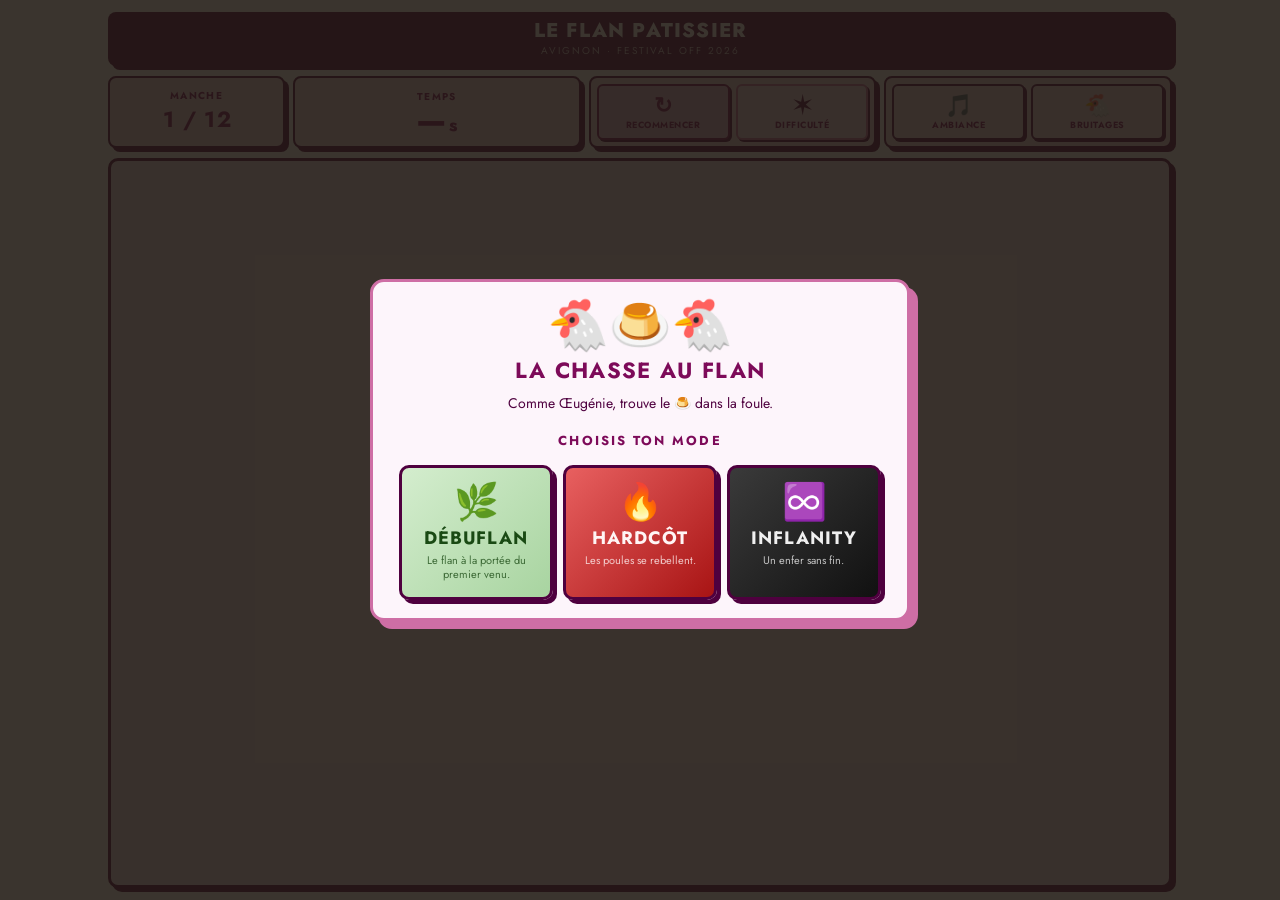
==== commit f47d73c7: "Fix header column width on mobile" ====
--- a/chasse-au-flan.html
+++ b/chasse-au-flan.html
@@ -29,7 +29,7 @@
         <span class="audio-lbl" id="restart-btn-label"></span>
       </button>
       <button id="mode-btn" class="audio-btn mode-btn-ingame" title="" aria-label="">
-        <span class="audio-icon">🎚</span>
+        <span class="audio-icon">✶</span>
         <span class="audio-lbl" id="mode-btn-label"></span>
       </button>
     </div>
--- a/style.css
+++ b/style.css
@@ -265,7 +265,7 @@
   .ct-line2 { font-size: 7px; }
   .chasse-title { padding: 3px 8px; }
   .chasse-hud {
-    grid-template-columns: 0.55fr 1fr 1fr 0.45fr;
+    grid-template-columns: repeat(6, 1fr);
     gap: 3px;
   }
   .ch-block { padding: 3px 4px; }
@@ -297,9 +297,10 @@
     border-width: 2px;
   }
   .ch-screen h2 {
-    font-size: 14px;
+    font-size: 13px;
     margin: 0 0 2px;
     letter-spacing: 0.02em;
+    white-space: nowrap;
   }
   .ch-screen p { font-size: 10px; line-height: 1.25; margin: 2px 0; }
   /* "Tu as trouvé le flan." redondant avec "Bravo !" → caché en mobile */
@@ -1042,6 +1043,7 @@
   font-weight: 800;
   text-transform: uppercase;
   letter-spacing: 0.08em;
+  white-space: nowrap;
   pointer-events: none;
   z-index: 1100;
   animation: reaction-pop 0.65s cubic-bezier(0.34, 1.8, 0.64, 1) forwards;
